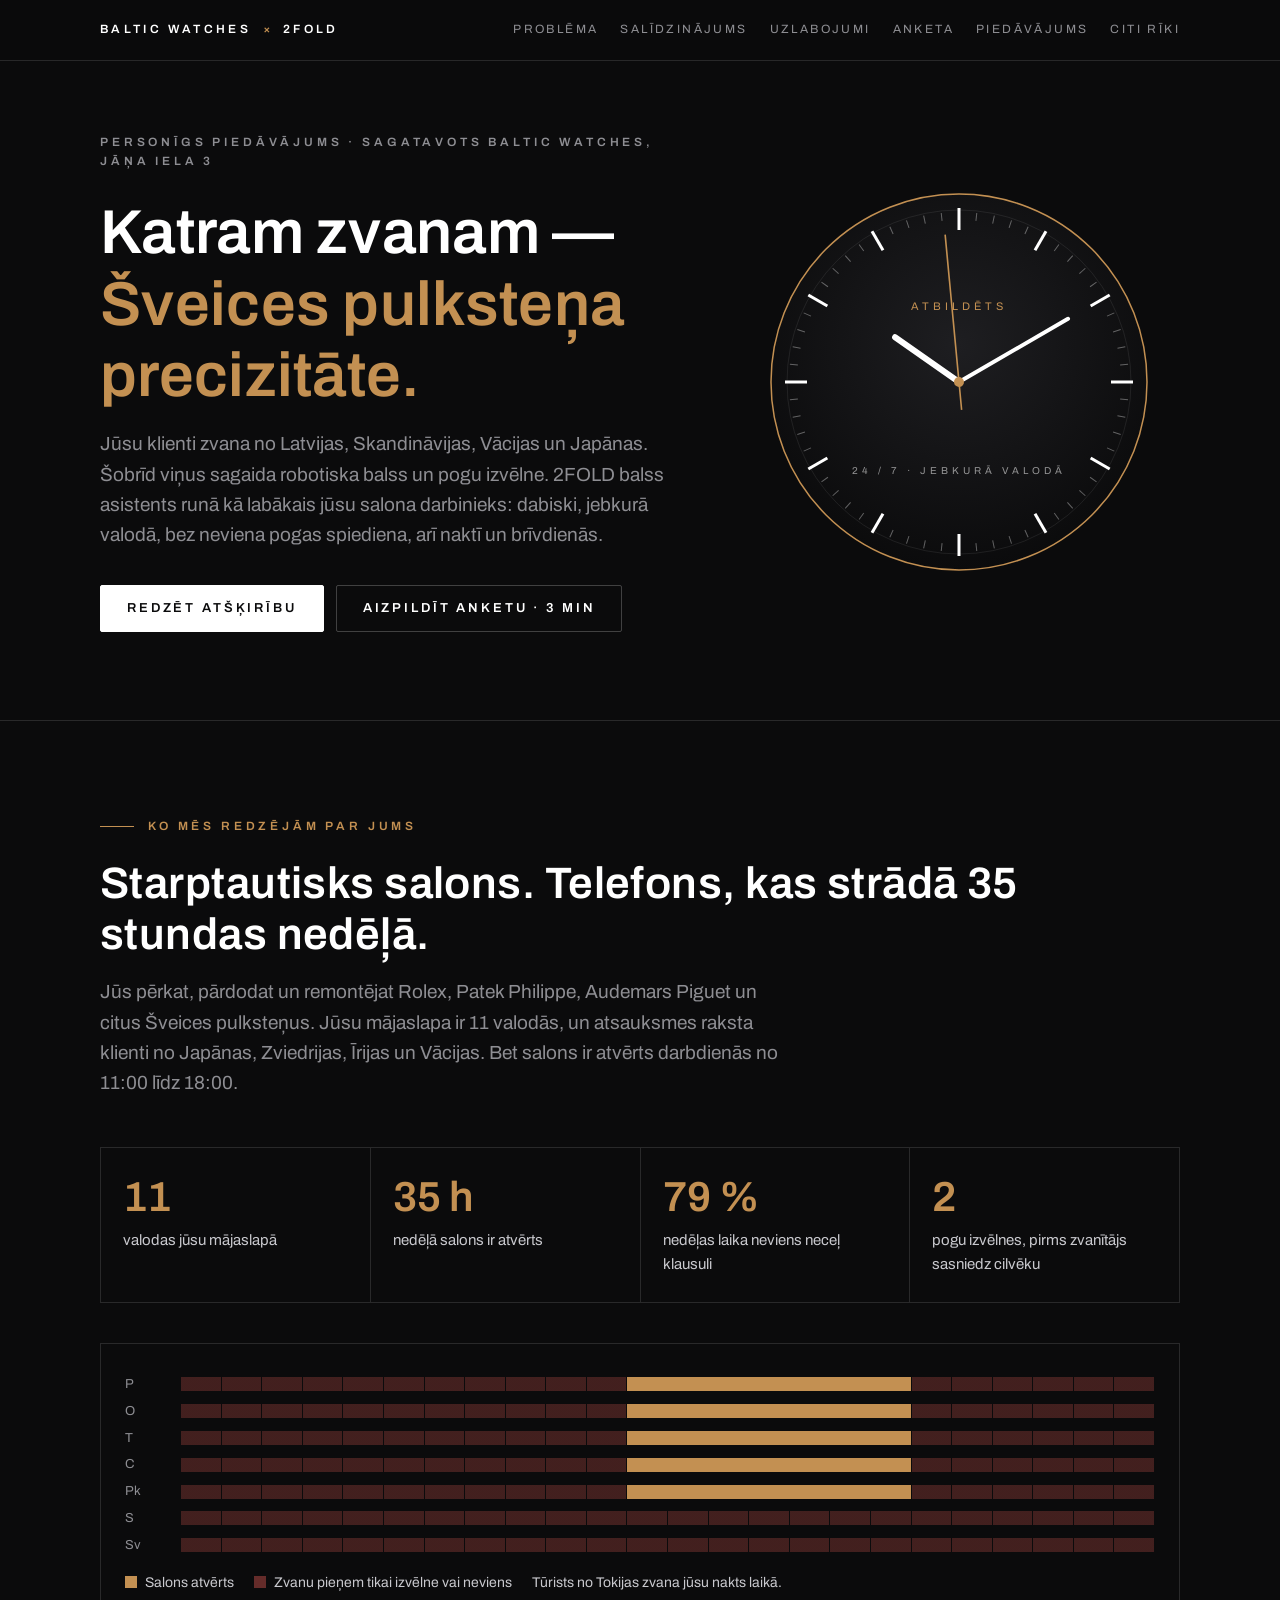
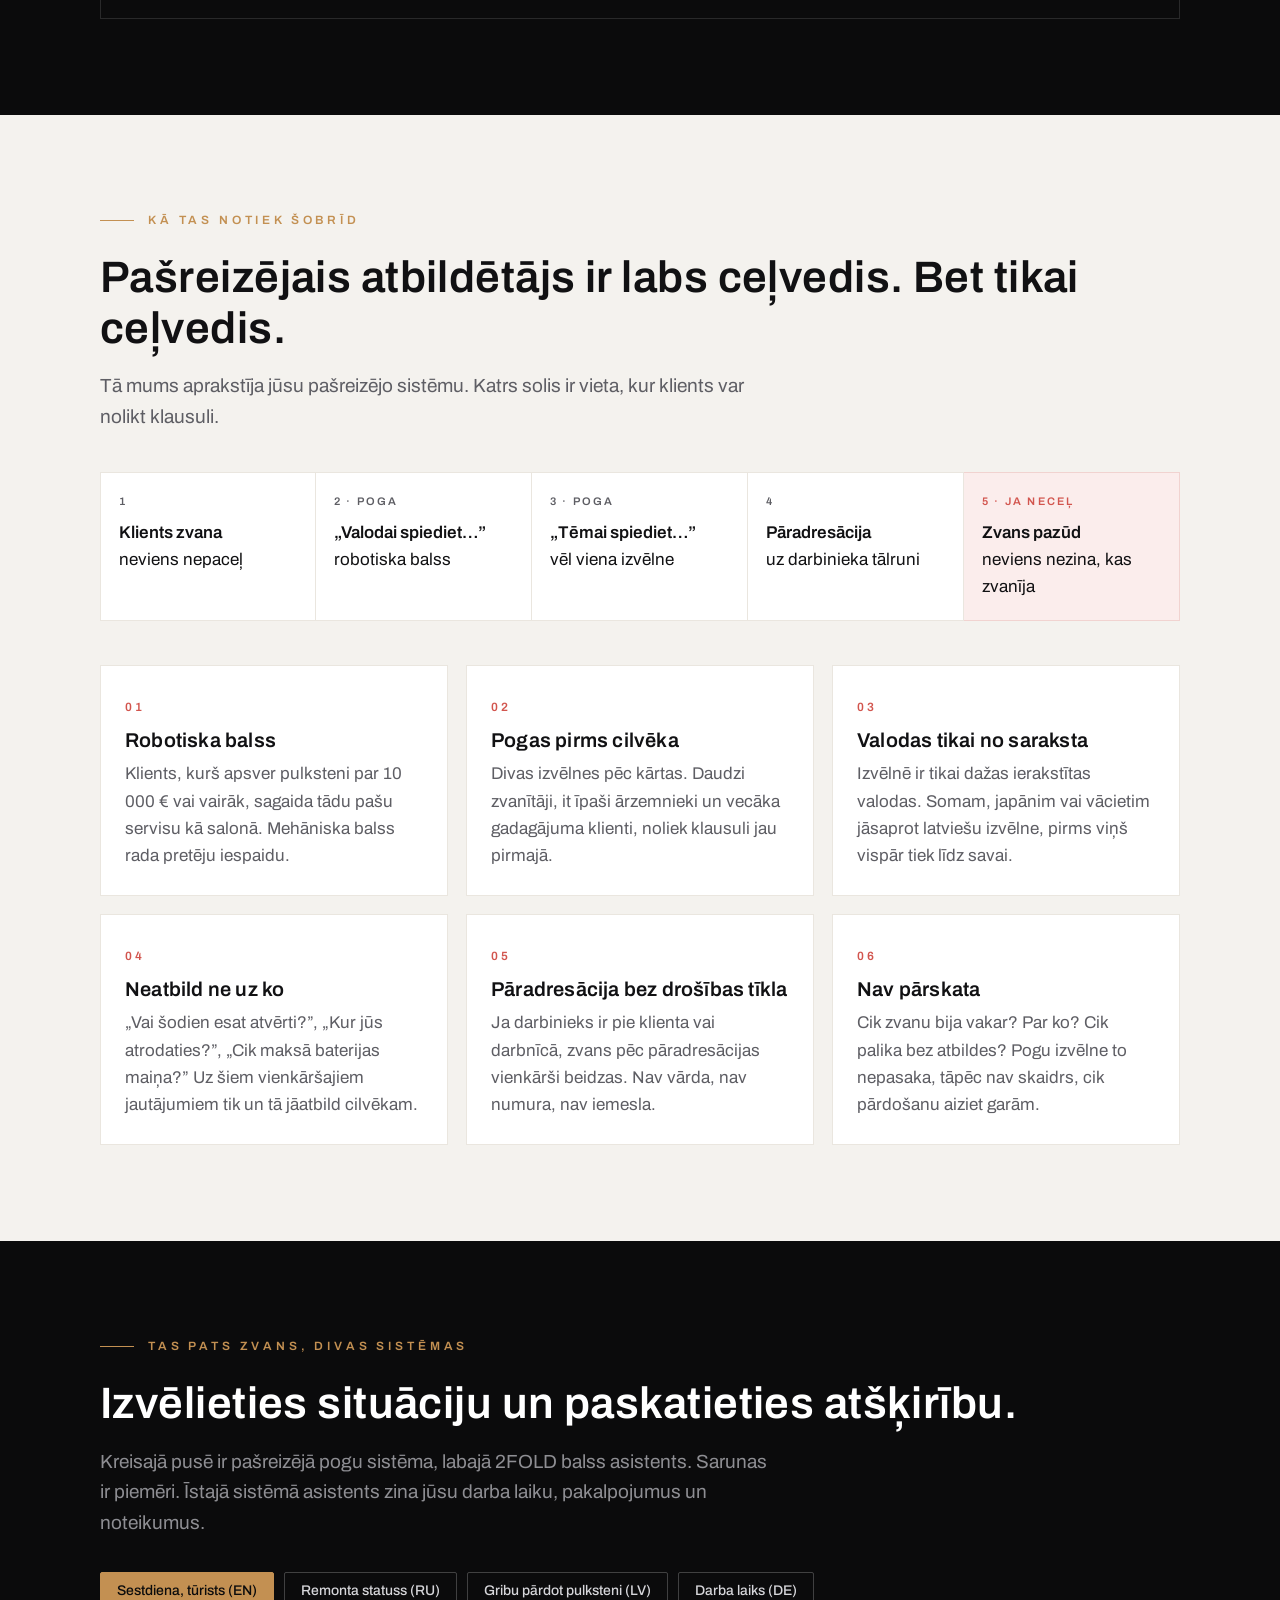
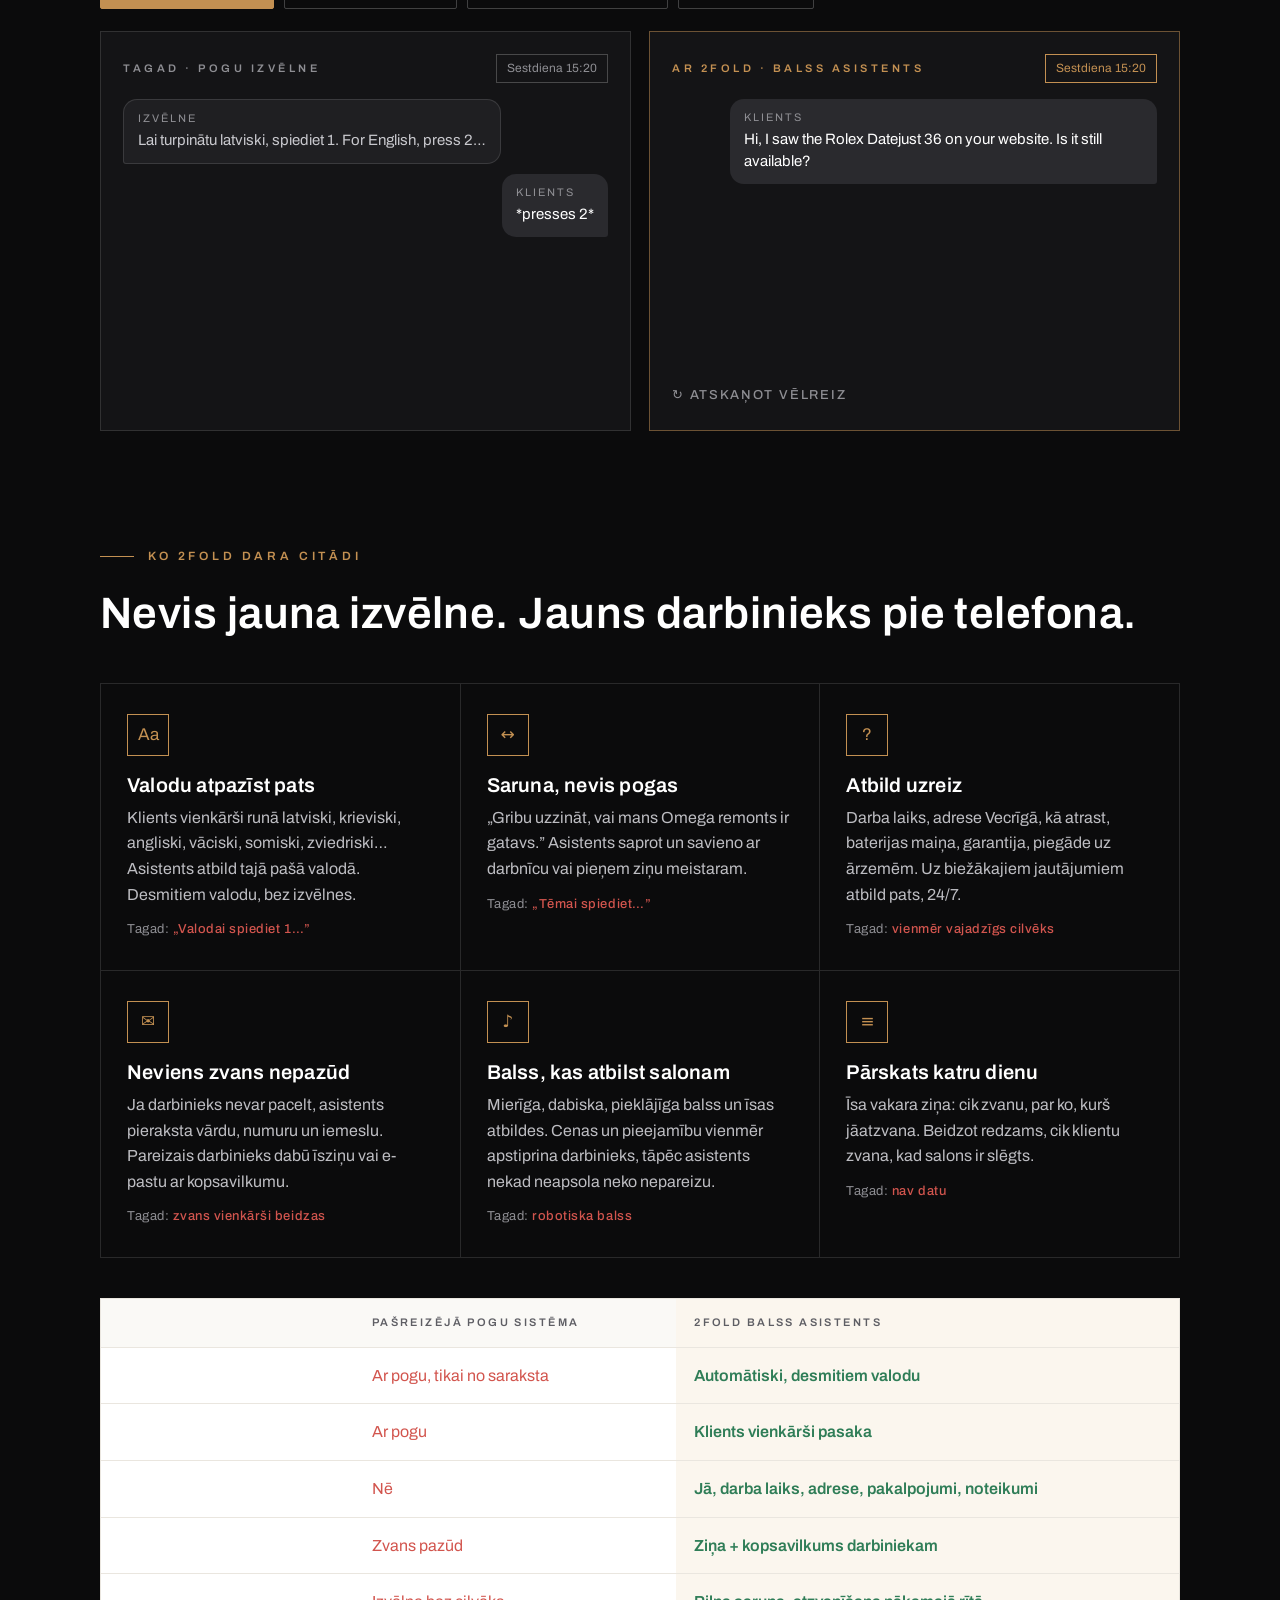
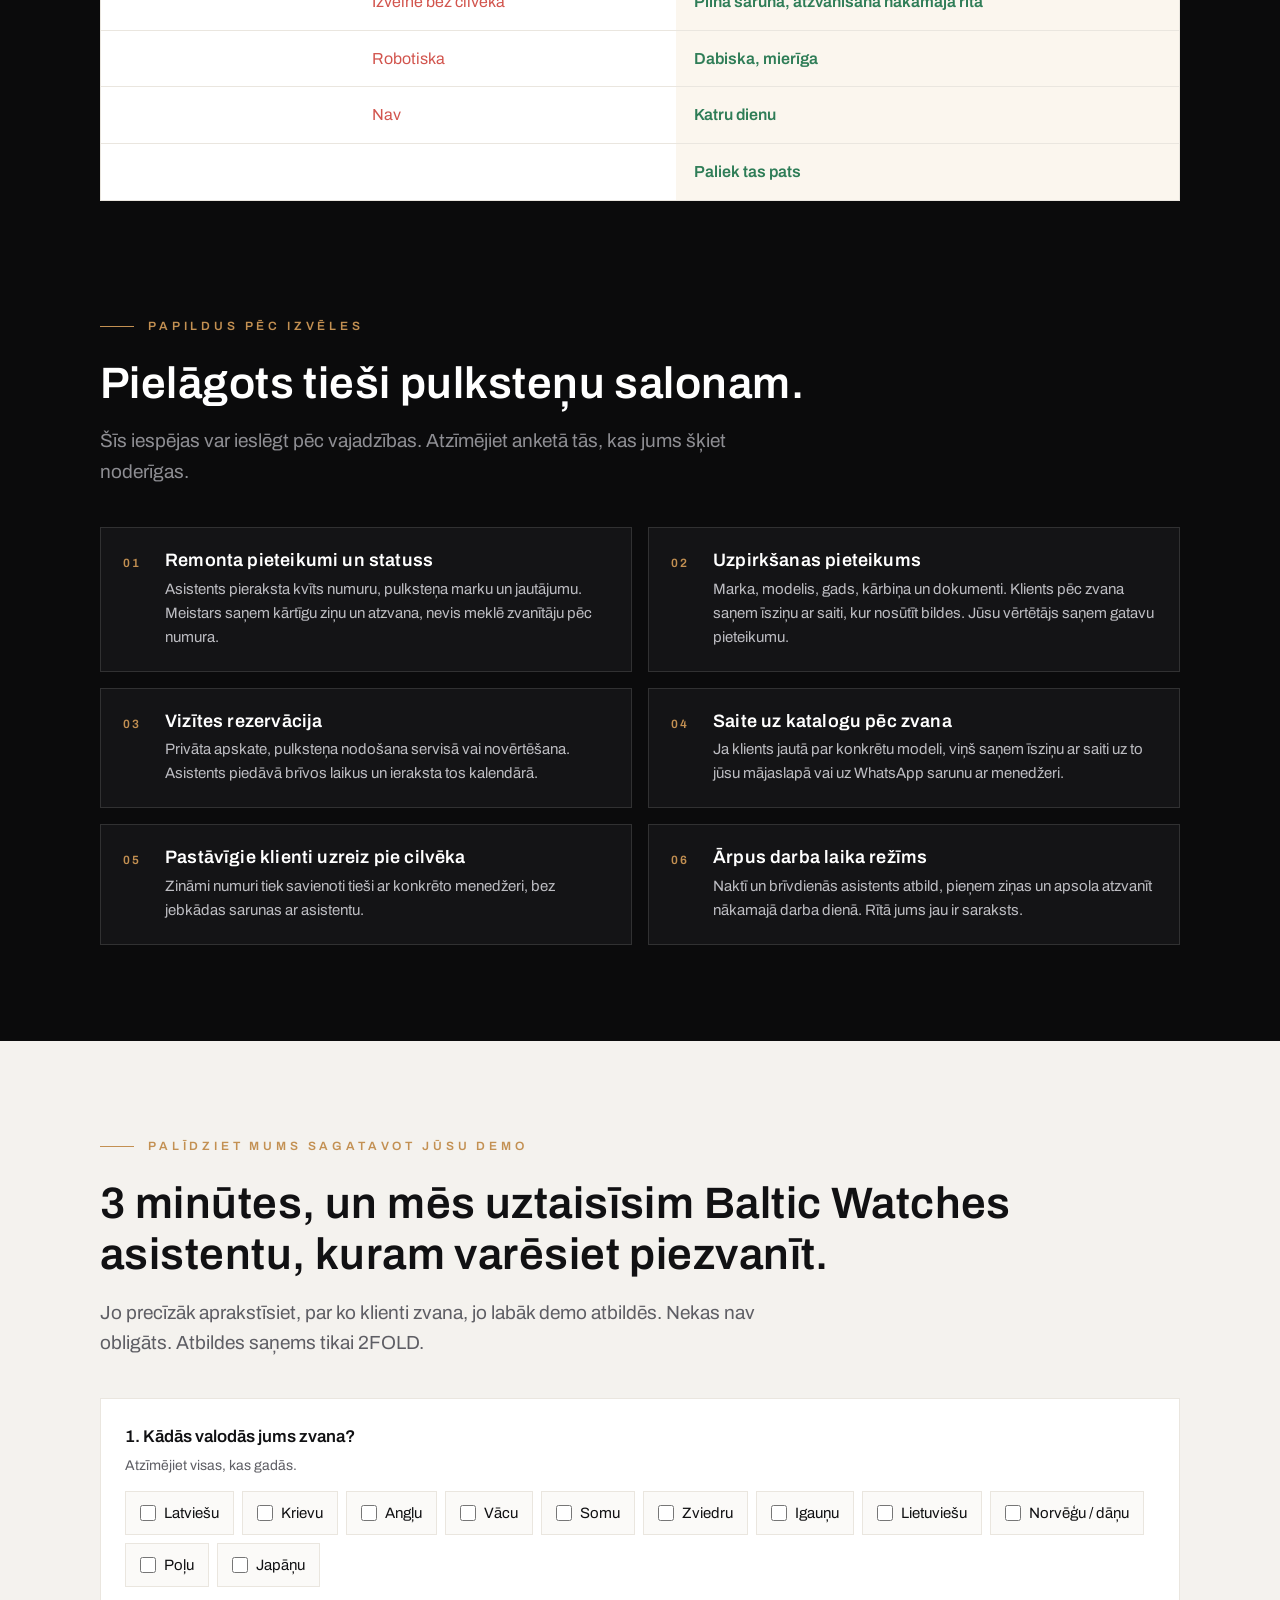
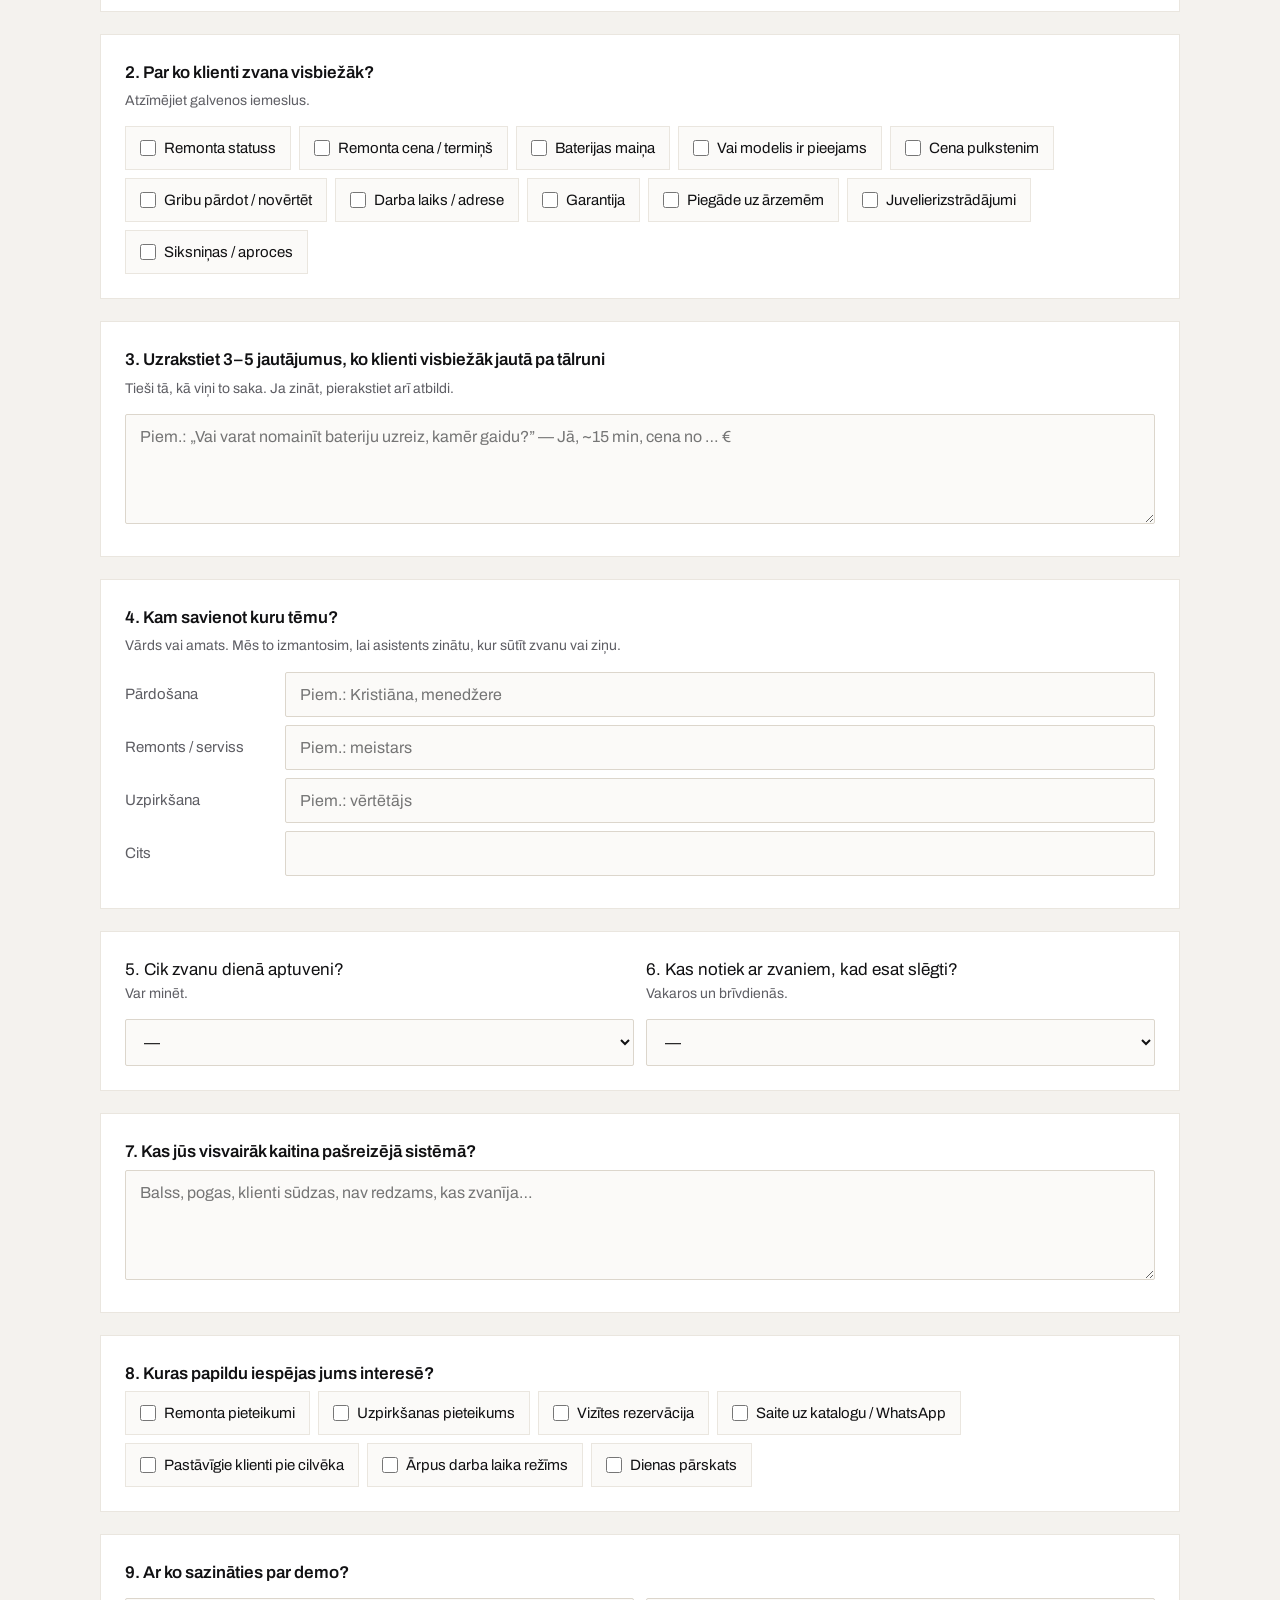
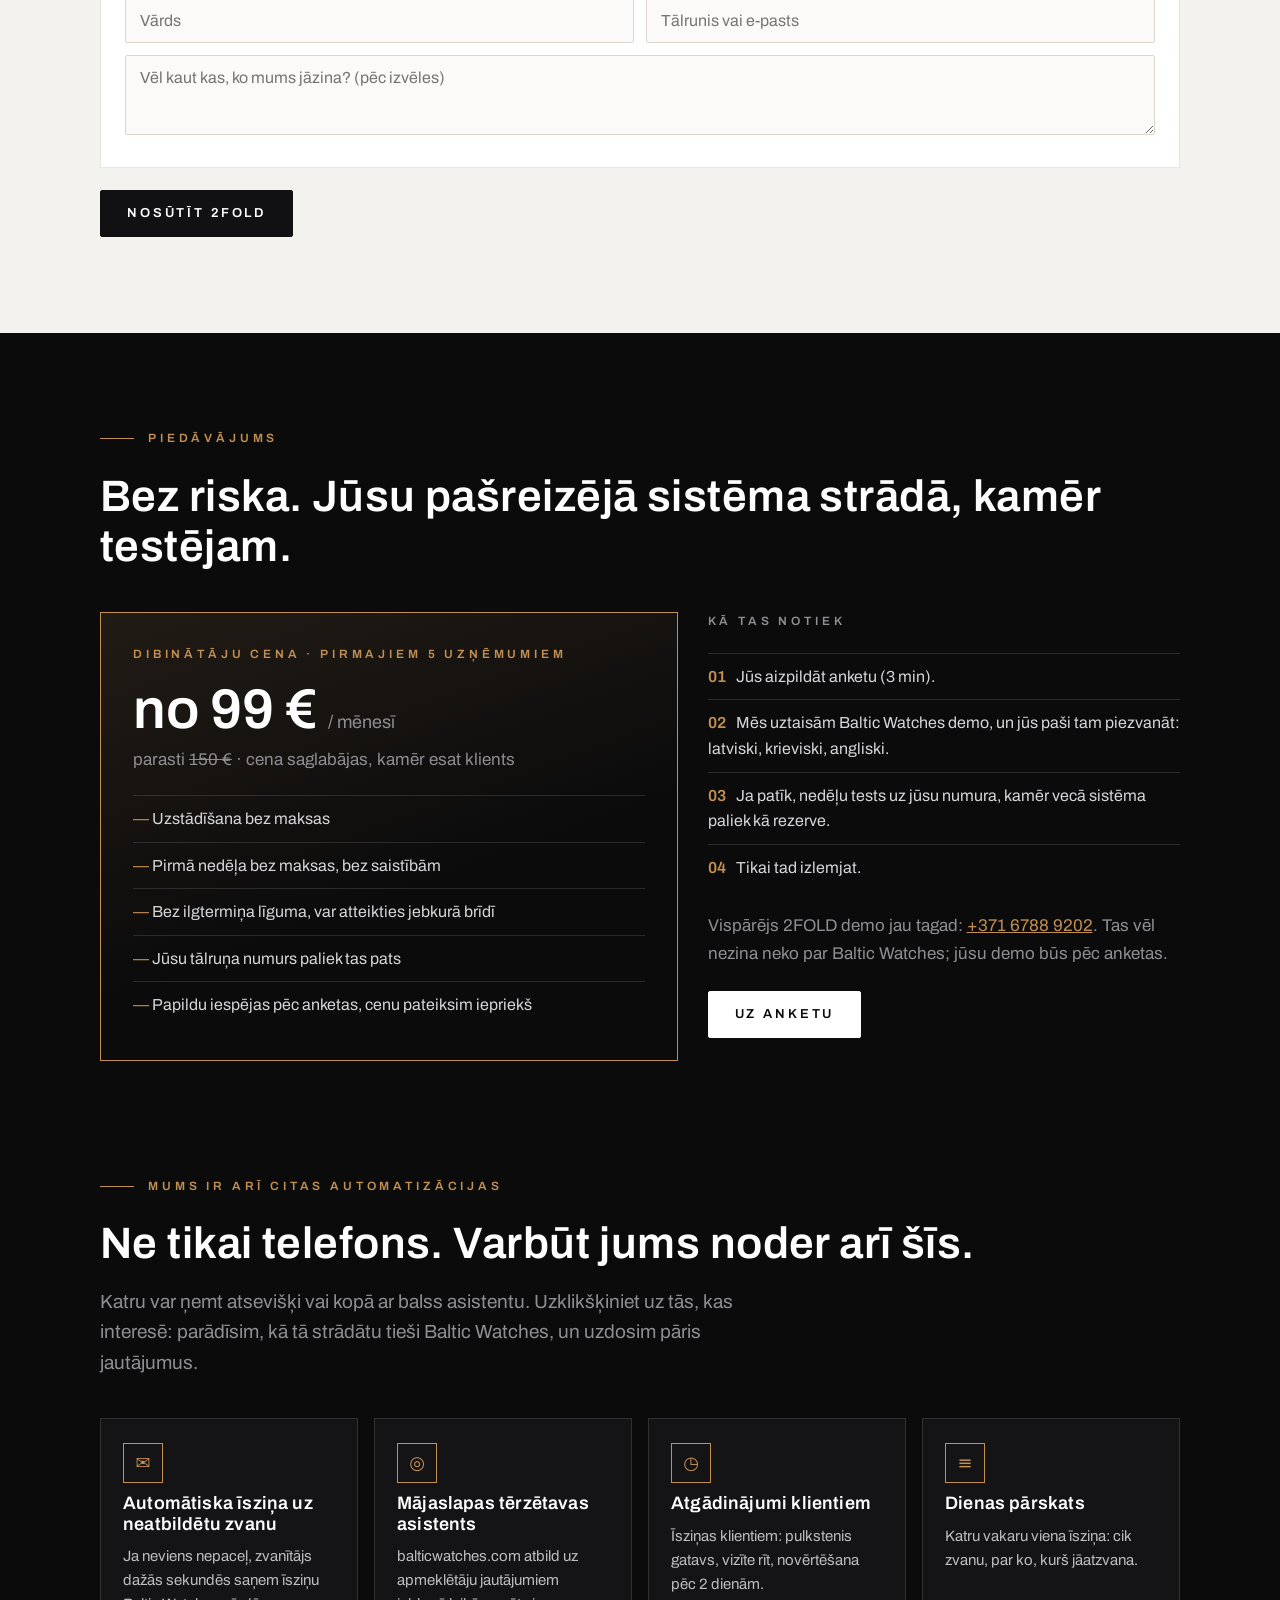
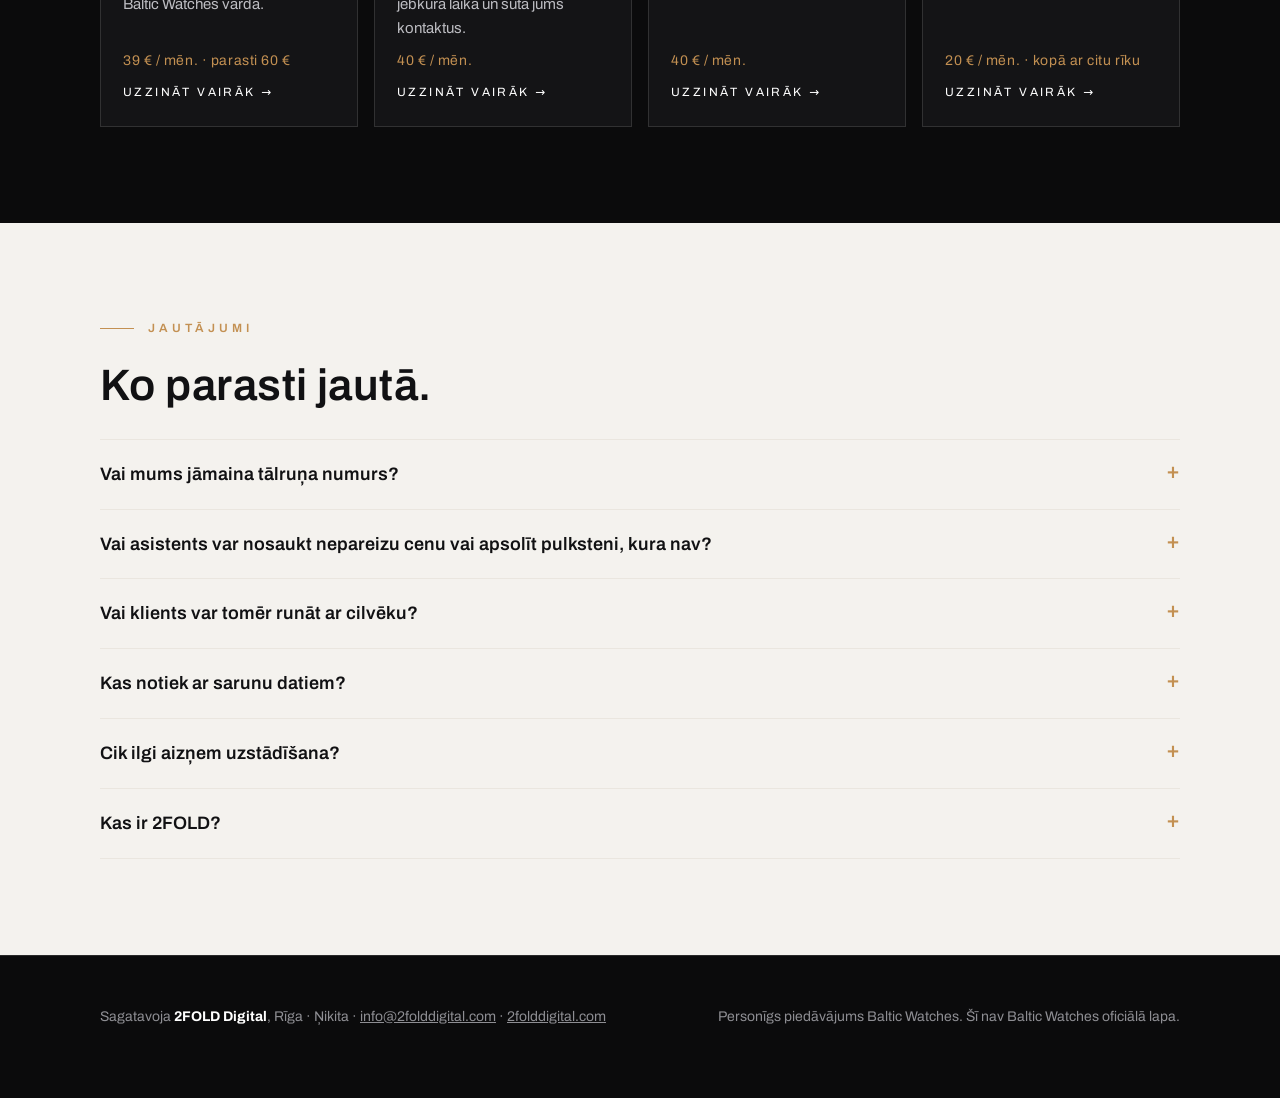
==== baltic-watches/index.html @ 2279634c "Add files via upload" ====
<!doctype html>
<html lang="lv">
<head>
<meta charset="utf-8">
<meta name="viewport" content="width=device-width,initial-scale=1,viewport-fit=cover">
<title>Baltic Watches × 2FOLD — balss asistents</title>
<meta name="description" content="2FOLD piedāvājums Baltic Watches: balss asistents, kas atbild katram zvanam jebkurā valodā, bez pogām.">
<meta name="robots" content="noindex, nofollow">
<meta http-equiv="Content-Security-Policy" content="default-src 'self'; script-src 'self' 'unsafe-inline'; style-src 'self' 'unsafe-inline'; img-src 'self' data:; font-src 'self'; connect-src 'self' https://formspree.io; form-action 'self' https://formspree.io; base-uri 'self'; object-src 'none'">
<meta name="theme-color" content="#0B0B0C">
<link rel="icon" href="/assets/apple-touch-icon.png">
<link rel="stylesheet" href="/assets/fonts.css">
<!--
  Personal proposal page for Baltic Watches (Jāņa iela 3, Vecrīga), made 19 Nov 2026.
  A 2FOLD page in a black / white / gold look that fits a watch salon; it does not use
  the Baltic Watches logo and says everywhere that it comes from 2FOLD.
  The questionnaire is sent with the site's own Formspree form (meaqzjra) to the 2FOLD inbox.
  Facts used (from balticwatches.com, 19 Nov): buy / sell / repair / jewellery, site in 11
  languages, open Mon-Fri 11:00-18:00, weekends closed, reviews from many countries.
  The current phone flow is as described by an employee: press for language, press for topic,
  then forwarded to an employee's phone.
-->
<style>
  :root{
    --black:#0B0B0C; --black-2:#141416; --black-3:#1D1D20; --line:rgba(255,255,255,.12); --line-2:rgba(255,255,255,.22);
    --white:#FFFFFF; --paper:#F4F2EE; --paper-2:#EAE6DF; --ink:#111113; --grey:#8E8E93; --grey-2:#5E5E64;
    --gold:#C39052; --gold-2:#D9AE78; --gold-soft:rgba(195,144,82,.14); --red:#D2554E; --ok:#5DBB8A;
    --ease:cubic-bezier(.16,1,.3,1);
  }
  *{box-sizing:border-box}
  html{scroll-behavior:smooth;-webkit-text-size-adjust:100%}
  body{margin:0;background:var(--black);color:var(--white);font-family:'Archivo',system-ui,-apple-system,"Segoe UI",sans-serif;font-size:17px;line-height:1.6;-webkit-font-smoothing:antialiased}
  a{color:inherit}
  .wrap{max-width:1120px;margin:0 auto;padding:0 20px}
  .caps{text-transform:uppercase;letter-spacing:.32em;font-size:12px;font-weight:600}
  h1,h2,h3{margin:0;font-weight:600;letter-spacing:.01em;line-height:1.15}
  h2{font-size:clamp(28px,4.4vw,44px)}
  h3{font-size:20px}
  p{margin:0}
  .muted{color:var(--grey)}
  .gold{color:var(--gold)}
  section{padding:96px 0}
  .light{background:var(--paper);color:var(--ink)}
  .light .muted{color:var(--grey-2)}
  .eyebrow{display:flex;align-items:center;gap:14px;color:var(--gold);margin-bottom:22px}
  .eyebrow:before{content:"";width:34px;height:1px;background:var(--gold)}
  .lead{font-size:19px;max-width:680px;margin-top:18px}
  .btn{display:inline-flex;align-items:center;gap:10px;padding:16px 26px;border-radius:2px;font:600 13px/1 'Archivo',sans-serif;letter-spacing:.22em;text-transform:uppercase;text-decoration:none;cursor:pointer;border:1px solid var(--white);background:var(--white);color:var(--black);transition:background .3s var(--ease),color .3s var(--ease),border-color .3s}
  .btn:hover{background:var(--gold);border-color:var(--gold);color:var(--black)}
  .btn.ghost{background:transparent;color:var(--white);border-color:var(--line-2)}
  .btn.ghost:hover{border-color:var(--gold);color:var(--gold);background:transparent}
  .btn:focus-visible,button:focus-visible,input:focus-visible,textarea:focus-visible,select:focus-visible{outline:2px solid var(--gold);outline-offset:3px}

  /* top bar */
  .top{position:sticky;top:0;z-index:20;background:rgba(11,11,12,.86);backdrop-filter:blur(10px);-webkit-backdrop-filter:blur(10px);border-bottom:1px solid var(--line)}
  .top .wrap{display:flex;align-items:center;justify-content:space-between;height:60px;gap:12px}
  .pair{display:flex;align-items:center;gap:12px;font-weight:600;letter-spacing:.28em;font-size:12px;text-transform:uppercase;white-space:nowrap}
  .pair i{font-style:normal;color:var(--gold);letter-spacing:0}
  .top nav{display:flex;gap:22px}
  .top nav a{font-size:12px;letter-spacing:.2em;text-transform:uppercase;text-decoration:none;color:var(--grey);transition:color .2s}
  .top nav a:hover{color:var(--white)}
  @media (max-width:760px){.top nav{display:none}}

  /* hero */
  .hero{position:relative;padding:72px 0 88px;overflow:hidden;border-bottom:1px solid var(--line)}
  .hero .wrap{display:grid;grid-template-columns:1.15fr .85fr;gap:40px;align-items:center}
  .hero h1{font-size:clamp(34px,5.6vw,62px);letter-spacing:.005em}
  .hero h1 span{display:block;color:var(--gold)}
  .hero .for{margin-bottom:26px;color:var(--grey)}
  .hero .ctas{display:flex;flex-wrap:wrap;gap:12px;margin-top:34px}
  .dial{width:100%;max-width:400px;aspect-ratio:1;margin:0 auto;display:block}
  @media (max-width:860px){.hero .wrap{grid-template-columns:1fr}.dial{max-width:260px;order:-1}}

  /* stats */
  .stats{display:grid;grid-template-columns:repeat(4,1fr);border-top:1px solid var(--line);border-left:1px solid var(--line);margin-top:48px}
  .stat{padding:26px 22px;border-right:1px solid var(--line);border-bottom:1px solid var(--line)}
  .stat b{display:block;font-size:clamp(30px,4vw,42px);font-weight:600;color:var(--gold);line-height:1.1}
  .stat span{display:block;margin-top:8px;font-size:15px;color:#C9C9CE}
  @media (max-width:860px){.stats{grid-template-columns:1fr 1fr}}

  /* week bar */
  .week{margin-top:40px;border:1px solid var(--line);padding:24px}
  .week .row{display:grid;grid-template-columns:44px 1fr;align-items:center;gap:12px;margin:6px 0;font-size:13px;color:var(--grey)}
  .week .bar{position:relative;height:14px;background:repeating-linear-gradient(90deg,rgba(210,85,78,.28) 0 calc(100%/24 - 1px),transparent calc(100%/24 - 1px) calc(100%/24))}
  .week .open{position:absolute;top:0;bottom:0;left:calc(11/24*100%);width:calc(7/24*100%);background:var(--gold)}
  .week .legend{display:flex;flex-wrap:wrap;gap:20px;margin-top:16px;font-size:14px;color:#C9C9CE}
  .week .legend i{display:inline-block;width:12px;height:12px;margin-right:8px;vertical-align:-1px}

  /* problems */
  .flow{display:flex;flex-wrap:wrap;align-items:stretch;gap:0;margin-top:40px}
  .step{flex:1 1 150px;min-width:150px;background:var(--white);border:1px solid var(--paper-2);padding:20px 18px;position:relative}
  .step + .step{border-left:none}
  .step small{display:block;color:var(--grey-2);letter-spacing:.2em;text-transform:uppercase;font-size:11px;font-weight:600;margin-bottom:8px}
  .step b{font-weight:600}
  .step.bad{background:#FBEDEC;border-color:#F1D3D0}
  .step.bad small{color:var(--red)}
  .probs{display:grid;grid-template-columns:repeat(3,1fr);gap:18px;margin-top:44px}
  .prob{background:var(--white);border:1px solid var(--paper-2);padding:26px 24px}
  .prob .n{font-size:12px;letter-spacing:.24em;color:var(--red);font-weight:600}
  .prob h3{margin:10px 0 8px}
  @media (max-width:860px){.probs{grid-template-columns:1fr}}

  /* compare player */
  .chips{display:flex;flex-wrap:wrap;gap:10px;margin-top:34px}
  .chip{background:transparent;border:1px solid var(--line-2);color:#D6D6DA;padding:10px 16px;font:500 14px 'Archivo',sans-serif;cursor:pointer;border-radius:2px;transition:all .25s}
  .chip[aria-pressed="true"]{background:var(--gold);border-color:var(--gold);color:var(--black)}
  .compare{display:grid;grid-template-columns:1fr 1fr;gap:18px;margin-top:22px}
  .panel{border:1px solid var(--line);background:var(--black-2);padding:22px;min-height:400px;display:flex;flex-direction:column}
  .panel.new{border-color:rgba(195,144,82,.5)}
  .panel header{display:flex;justify-content:space-between;align-items:center;margin-bottom:16px;gap:8px}
  .panel header .caps{font-size:11px}
  .tag{font-size:12px;padding:4px 10px;border:1px solid var(--line-2);color:var(--grey)}
  .panel.new .tag{border-color:var(--gold);color:var(--gold)}
  .log{display:flex;flex-direction:column;gap:10px;flex:1}
  .msg{max-width:88%;padding:11px 14px;font-size:15px;line-height:1.45;opacity:0;transform:translateY(8px);transition:opacity .45s var(--ease),transform .45s var(--ease)}
  .msg.in{opacity:1;transform:none}
  .msg.c{align-self:flex-end;background:#2A2A2E;border-radius:14px 14px 3px 14px}
  .msg.s{align-self:flex-start;background:#1F1F22;border:1px solid var(--line);border-radius:14px 14px 14px 3px;color:#C9C9CE}
  .msg.a{align-self:flex-start;background:var(--gold-soft);border:1px solid rgba(195,144,82,.45);border-radius:14px 14px 14px 3px}
  .msg.x{align-self:center;background:transparent;color:var(--red);font-size:13px;letter-spacing:.14em;text-transform:uppercase;font-weight:600;text-align:center}
  .msg.ok{align-self:center;background:transparent;color:var(--ok);font-size:13px;letter-spacing:.1em;text-transform:uppercase;font-weight:600;text-align:center}
  .msg .who{display:block;font-size:11px;letter-spacing:.18em;text-transform:uppercase;color:var(--grey);margin-bottom:3px}
  .sms{margin-top:14px;border:1px dashed rgba(195,144,82,.55);padding:12px 14px;font-size:14px;color:#E7DCCB;opacity:0;transition:opacity .5s}
  .sms.in{opacity:1}
  .replay{margin-top:14px;align-self:flex-start;background:none;border:none;color:var(--grey);font:500 13px 'Archivo',sans-serif;letter-spacing:.14em;text-transform:uppercase;cursor:pointer;padding:6px 0}
  .replay:hover{color:var(--gold)}
  @media (max-width:860px){.compare{grid-template-columns:1fr}.panel{min-height:0}}

  /* upgrades */
  .ups{display:grid;grid-template-columns:repeat(3,1fr);border-top:1px solid var(--line);border-left:1px solid var(--line);margin-top:44px}
  .up{padding:30px 26px;border-right:1px solid var(--line);border-bottom:1px solid var(--line);transition:background .3s}
  .up:hover{background:var(--black-2)}
  .up .ic{width:42px;height:42px;border:1px solid var(--gold);display:flex;align-items:center;justify-content:center;color:var(--gold);margin-bottom:18px}
  .up h3{margin-bottom:8px}
  .up p{color:#BDBDC2;font-size:16px}
  .up .vs{margin-top:12px;font-size:13px;color:var(--grey);letter-spacing:.04em}
  .up .vs b{color:var(--red);font-weight:500}
  @media (max-width:960px){.ups{grid-template-columns:1fr 1fr}}
  @media (max-width:620px){.ups{grid-template-columns:1fr}}

  /* table */
  .table{margin-top:40px;border:1px solid var(--paper-2);background:var(--white);overflow-x:auto}
  table{width:100%;border-collapse:collapse;min-width:560px;font-size:16px}
  th,td{text-align:left;padding:15px 18px;border-bottom:1px solid var(--paper-2);vertical-align:top}
  th{font-size:11px;letter-spacing:.22em;text-transform:uppercase;color:var(--grey-2);font-weight:600;background:#FAF9F6}
  th:last-child,td:last-child{background:#FBF6EE}
  td.no{color:var(--red)} td.yes{color:#2F7D57;font-weight:600}
  tr:last-child td{border-bottom:none}

  /* options */
  .opts{display:grid;grid-template-columns:repeat(2,1fr);gap:16px;margin-top:40px}
  .opt{display:flex;gap:16px;border:1px solid var(--line);padding:22px;background:var(--black-2)}
  .opt .num{font-size:12px;color:var(--gold);letter-spacing:.2em;font-weight:600;padding-top:4px;min-width:26px}
  .opt h3{font-size:18px;margin-bottom:6px}
  .opt p{color:#BDBDC2;font-size:15px}
  @media (max-width:760px){.opts{grid-template-columns:1fr}}

  /* form */
  .form{margin-top:40px;display:grid;gap:22px}
  .q{background:var(--white);border:1px solid var(--paper-2);padding:24px}
  .q > label,.q > .ql{display:block;font-weight:600;font-size:17px;margin-bottom:4px}
  .q .hint{font-size:14px;color:var(--grey-2);margin-bottom:14px}
  .checks{display:flex;flex-wrap:wrap;gap:8px}
  .checks label{display:inline-flex;align-items:center;gap:8px;border:1px solid var(--paper-2);padding:9px 14px;font-size:15px;cursor:pointer;background:#FBFAF8;transition:border-color .2s,background .2s;user-select:none}
  .checks input{accent-color:var(--gold);width:16px;height:16px;margin:0}
  .checks label:has(input:checked){border-color:var(--gold);background:#FBF3E8}
  input[type=text],input[type=email],input[type=tel],textarea,select{width:100%;font:16px 'Archivo',sans-serif;color:var(--ink);background:#FBFAF8;border:1px solid #DCD6CC;padding:13px 14px;border-radius:2px}
  textarea{min-height:110px;resize:vertical}
  .grid2{display:grid;grid-template-columns:1fr 1fr;gap:12px}
  .route{display:grid;grid-template-columns:150px 1fr;gap:10px;align-items:center;margin:8px 0}
  .route span{font-size:15px;color:var(--grey-2)}
  @media (max-width:620px){.grid2{grid-template-columns:1fr}.route{grid-template-columns:1fr;gap:4px}}
  .send{display:flex;flex-wrap:wrap;align-items:center;gap:16px}
  .send .btn{background:var(--ink);color:var(--white);border-color:var(--ink)}
  .send .btn:hover{background:var(--gold);border-color:var(--gold);color:var(--black)}
  .status{font-size:15px}
  .status.ok{color:#2F7D57;font-weight:600}
  .status.err{color:var(--red)}
  .saved{font-size:13px;color:var(--grey-2)}

  /* offer */
  .offer{display:grid;grid-template-columns:1.1fr .9fr;gap:30px;margin-top:40px;align-items:stretch}
  .price{border:1px solid var(--gold);padding:32px;background:linear-gradient(160deg,rgba(195,144,82,.12),transparent 60%)}
  .price .big{font-size:56px;font-weight:600;line-height:1}
  .price .big small{font-size:18px;color:var(--grey);font-weight:400}
  .price s{color:var(--grey)}
  .price ul,.steps3{margin:22px 0 0;padding:0;list-style:none}
  .price li,.steps3 li{padding:10px 0;border-top:1px solid var(--line);color:#D6D6DA;font-size:16px}
  .price li:before{content:"— ";color:var(--gold)}
  .steps3 li b{color:var(--gold);margin-right:10px;font-weight:600}
  @media (max-width:860px){.offer{grid-template-columns:1fr}}

  /* faq */
  details{border-top:1px solid var(--paper-2);padding:20px 0}
  details:last-of-type{border-bottom:1px solid var(--paper-2)}
  summary{cursor:pointer;font-weight:600;font-size:18px;list-style:none;display:flex;justify-content:space-between;gap:16px}
  summary::-webkit-details-marker{display:none}
  summary:after{content:"+";color:var(--gold);font-size:22px;line-height:1}
  details[open] summary:after{content:"–"}
  details p{margin-top:12px;color:var(--grey-2);max-width:760px}

  /* other tools */
  .tools{display:grid;grid-template-columns:repeat(4,1fr);gap:16px;margin-top:40px}
  .tool{all:unset;box-sizing:border-box;display:flex;flex-direction:column;gap:10px;border:1px solid var(--line);background:var(--black-2);padding:24px 22px;cursor:pointer;transition:border-color .3s,transform .3s var(--ease),background .3s}
  .tool:hover{border-color:var(--gold);transform:translateY(-3px);background:var(--black-3)}
  .tool:focus-visible{outline:2px solid var(--gold);outline-offset:3px}
  .tool .ic{width:40px;height:40px;border:1px solid var(--gold);color:var(--gold);display:flex;align-items:center;justify-content:center;font-size:18px}
  .tool h3{font-size:18px}
  .tool p{color:#BDBDC2;font-size:15px;flex:1}
  .tool .pr{font-size:14px;color:var(--gold);letter-spacing:.04em}
  .tool .more{font-size:12px;letter-spacing:.2em;text-transform:uppercase;color:var(--white)}
  @media (max-width:960px){.tools{grid-template-columns:1fr 1fr}}
  @media (max-width:560px){.tools{grid-template-columns:1fr}}
  dialog{border:1px solid var(--gold);background:var(--paper);color:var(--ink);padding:0;width:min(640px,calc(100vw - 32px));max-height:calc(100dvh - 40px);border-radius:2px}
  dialog::backdrop{background:rgba(0,0,0,.7)}
  .dlg{padding:30px 28px 26px;overflow:auto}
  .dlg .x{position:absolute;top:12px;right:14px;background:none;border:none;font-size:26px;line-height:1;cursor:pointer;color:var(--grey-2);padding:6px}
  .dlg h3{font-size:24px;margin:6px 0 4px;padding-right:30px}
  .dlg .how{margin-top:14px;color:var(--grey-2);font-size:16px}
  .dlg .how li{margin:6px 0}
  .dlg .q{padding:18px;margin-top:14px}
  .dlg .send{margin-top:18px}

  footer{padding:50px 0 70px;border-top:1px solid var(--line);color:var(--grey);font-size:14px}
  footer .wrap{display:flex;flex-wrap:wrap;justify-content:space-between;gap:20px}

  .reveal{opacity:0;transform:translateY(18px);transition:opacity .8s var(--ease),transform .8s var(--ease)}
  .reveal.in{opacity:1;transform:none}
  @media (prefers-reduced-motion:reduce){html{scroll-behavior:auto}.reveal,.msg{opacity:1;transform:none;transition:none}#hand-s{animation:none!important}}
</style>
</head>
<body>

<div class="top">
  <div class="wrap">
    <div class="pair">Baltic Watches <i>×</i> 2FOLD</div>
    <nav aria-label="Lapas sadaļas">
      <a href="#problema">Problēma</a>
      <a href="#salidzinajums">Salīdzinājums</a>
      <a href="#uzlabojumi">Uzlabojumi</a>
      <a href="#anketa">Anketa</a>
      <a href="#piedavajums">Piedāvājums</a>
      <a href="#citi">Citi rīki</a>
    </nav>
  </div>
</div>

<header class="hero">
  <div class="wrap">
    <div class="reveal">
      <p class="caps for">Personīgs piedāvājums · Sagatavots Baltic Watches, Jāņa iela 3</p>
      <h1>Katram zvanam —<span>Šveices pulksteņa precizitāte.</span></h1>
      <p class="lead muted">Jūsu klienti zvana no Latvijas, Skandināvijas, Vācijas un Japānas. Šobrīd viņus sagaida robotiska balss un pogu izvēlne. 2FOLD balss asistents runā kā labākais jūsu salona darbinieks: dabiski, jebkurā valodā, bez neviena pogas spiediena, arī naktī un brīvdienās.</p>
      <div class="ctas">
        <a class="btn" href="#salidzinajums">Redzēt atšķirību</a>
        <a class="btn ghost" href="#anketa">Aizpildīt anketu · 3 min</a>
      </div>
    </div>
    <svg class="dial" viewBox="0 0 400 400" role="img" aria-label="Pulksteņa ciparnīca ar sekunžu rādītāju">
      <defs>
        <radialGradient id="g" cx="50%" cy="40%" r="60%"><stop offset="0" stop-color="#1E1E21"/><stop offset="1" stop-color="#0B0B0C"/></radialGradient>
      </defs>
      <circle cx="200" cy="200" r="188" fill="url(#g)" stroke="#C39052" stroke-width="1.5"/>
      <circle cx="200" cy="200" r="172" fill="none" stroke="rgba(255,255,255,.08)"/>
      <g id="ticks"></g>
      <text x="200" y="128" text-anchor="middle" fill="#C39052" font-family="Archivo, sans-serif" font-size="11" letter-spacing="4">ATBILDĒTS</text>
      <text x="200" y="292" text-anchor="middle" fill="rgba(255,255,255,.55)" font-family="Archivo, sans-serif" font-size="10" letter-spacing="4">24 / 7 · JEBKURĀ VALODĀ</text>
      <g id="hand-h" transform="rotate(300 200 200)"><line x1="200" y1="200" x2="200" y2="122" stroke="#fff" stroke-width="6" stroke-linecap="round"/></g>
      <g id="hand-m" transform="rotate(60 200 200)"><line x1="200" y1="200" x2="200" y2="74" stroke="#fff" stroke-width="4" stroke-linecap="round"/></g>
      <g id="hand-s"><line x1="200" y1="228" x2="200" y2="52" stroke="#C39052" stroke-width="1.6"/><circle cx="200" cy="200" r="5" fill="#C39052"/></g>
    </svg>
  </div>
</header>

<section aria-labelledby="h-fakti">
  <div class="wrap">
    <div class="reveal">
      <p class="caps eyebrow">Ko mēs redzējām par jums</p>
      <h2 id="h-fakti">Starptautisks salons. Telefons, kas strādā 35 stundas nedēļā.</h2>
      <p class="lead muted">Jūs pērkat, pārdodat un remontējat Rolex, Patek Philippe, Audemars Piguet un citus Šveices pulksteņus. Jūsu mājaslapa ir 11 valodās, un atsauksmes raksta klienti no Japānas, Zviedrijas, Īrijas un Vācijas. Bet salons ir atvērts darbdienās no 11:00 līdz 18:00.</p>
    </div>
    <div class="stats reveal">
      <div class="stat"><b>11</b><span>valodas jūsu mājaslapā</span></div>
      <div class="stat"><b>35 h</b><span>nedēļā salons ir atvērts</span></div>
      <div class="stat"><b>79 %</b><span>nedēļas laika neviens neceļ klausuli</span></div>
      <div class="stat"><b>2</b><span>pogu izvēlnes, pirms zvanītājs sasniedz cilvēku</span></div>
    </div>
    <div class="week reveal" aria-label="Nedēļas grafiks: atvērts darbdienās 11–18, pārējais laiks bez atbildes">
      <div class="row"><span>P</span><div class="bar"><div class="open"></div></div></div>
      <div class="row"><span>O</span><div class="bar"><div class="open"></div></div></div>
      <div class="row"><span>T</span><div class="bar"><div class="open"></div></div></div>
      <div class="row"><span>C</span><div class="bar"><div class="open"></div></div></div>
      <div class="row"><span>Pk</span><div class="bar"><div class="open"></div></div></div>
      <div class="row"><span>S</span><div class="bar"></div></div>
      <div class="row"><span>Sv</span><div class="bar"></div></div>
      <div class="legend"><span><i style="background:var(--gold)"></i>Salons atvērts</span><span><i style="background:rgba(210,85,78,.45)"></i>Zvanu pieņem tikai izvēlne vai neviens</span><span>Tūrists no Tokijas zvana jūsu nakts laikā.</span></div>
    </div>
  </div>
</section>

<section class="light" id="problema" aria-labelledby="h-problema">
  <div class="wrap">
    <div class="reveal">
      <p class="caps eyebrow">Kā tas notiek šobrīd</p>
      <h2 id="h-problema">Pašreizējais atbildētājs ir labs ceļvedis. Bet tikai ceļvedis.</h2>
      <p class="lead muted">Tā mums aprakstīja jūsu pašreizējo sistēmu. Katrs solis ir vieta, kur klients var nolikt klausuli.</p>
    </div>
    <div class="flow reveal" aria-label="Pašreizējā zvana gaita">
      <div class="step"><small>1</small><b>Klients zvana</b><br>neviens nepaceļ</div>
      <div class="step"><small>2 · poga</small><b>„Valodai spiediet…”</b><br>robotiska balss</div>
      <div class="step"><small>3 · poga</small><b>„Tēmai spiediet…”</b><br>vēl viena izvēlne</div>
      <div class="step"><small>4</small><b>Pāradresācija</b><br>uz darbinieka tālruni</div>
      <div class="step bad"><small>5 · ja neceļ</small><b>Zvans pazūd</b><br>neviens nezina, kas zvanīja</div>
    </div>
    <div class="probs">
      <div class="prob reveal"><span class="n">01</span><h3>Robotiska balss</h3><p class="muted">Klients, kurš apsver pulksteni par 10 000 € vai vairāk, sagaida tādu pašu servisu kā salonā. Mehāniska balss rada pretēju iespaidu.</p></div>
      <div class="prob reveal"><span class="n">02</span><h3>Pogas pirms cilvēka</h3><p class="muted">Divas izvēlnes pēc kārtas. Daudzi zvanītāji, it īpaši ārzemnieki un vecāka gadagājuma klienti, noliek klausuli jau pirmajā.</p></div>
      <div class="prob reveal"><span class="n">03</span><h3>Valodas tikai no saraksta</h3><p class="muted">Izvēlnē ir tikai dažas ierakstītas valodas. Somam, japānim vai vācietim jāsaprot latviešu izvēlne, pirms viņš vispār tiek līdz savai.</p></div>
      <div class="prob reveal"><span class="n">04</span><h3>Neatbild ne uz ko</h3><p class="muted">„Vai šodien esat atvērti?”, „Kur jūs atrodaties?”, „Cik maksā baterijas maiņa?” Uz šiem vienkāršajiem jautājumiem tik un tā jāatbild cilvēkam.</p></div>
      <div class="prob reveal"><span class="n">05</span><h3>Pāradresācija bez drošības tīkla</h3><p class="muted">Ja darbinieks ir pie klienta vai darbnīcā, zvans pēc pāradresācijas vienkārši beidzas. Nav vārda, nav numura, nav iemesla.</p></div>
      <div class="prob reveal"><span class="n">06</span><h3>Nav pārskata</h3><p class="muted">Cik zvanu bija vakar? Par ko? Cik palika bez atbildes? Pogu izvēlne to nepasaka, tāpēc nav skaidrs, cik pārdošanu aiziet garām.</p></div>
    </div>
  </div>
</section>

<section id="salidzinajums" aria-labelledby="h-sal">
  <div class="wrap">
    <div class="reveal">
      <p class="caps eyebrow">Tas pats zvans, divas sistēmas</p>
      <h2 id="h-sal">Izvēlieties situāciju un paskatieties atšķirību.</h2>
      <p class="lead muted">Kreisajā pusē ir pašreizējā pogu sistēma, labajā 2FOLD balss asistents. Sarunas ir piemēri. Īstajā sistēmā asistents zina jūsu darba laiku, pakalpojumus un noteikumus.</p>
    </div>
    <div class="chips" role="group" aria-label="Zvana situācijas">
      <button class="chip" data-s="0" aria-pressed="true">Sestdiena, tūrists (EN)</button>
      <button class="chip" data-s="1" aria-pressed="false">Remonta statuss (RU)</button>
      <button class="chip" data-s="2" aria-pressed="false">Gribu pārdot pulksteni (LV)</button>
      <button class="chip" data-s="3" aria-pressed="false">Darba laiks (DE)</button>
    </div>
    <div class="compare">
      <div class="panel" aria-live="polite">
        <header><span class="caps muted">Tagad · pogu izvēlne</span><span class="tag" id="t-old">—</span></header>
        <div class="log" id="log-old"></div>
      </div>
      <div class="panel new" aria-live="polite">
        <header><span class="caps gold">Ar 2FOLD · balss asistents</span><span class="tag" id="t-new">—</span></header>
        <div class="log" id="log-new"></div>
        <div class="sms" id="sms"></div>
        <button class="replay" id="replay" type="button">↻ Atskaņot vēlreiz</button>
      </div>
    </div>
  </div>
</section>

<section id="uzlabojumi" aria-labelledby="h-up" style="padding-top:20px">
  <div class="wrap">
    <div class="reveal">
      <p class="caps eyebrow">Ko 2FOLD dara citādi</p>
      <h2 id="h-up">Nevis jauna izvēlne. Jauns darbinieks pie telefona.</h2>
    </div>
    <div class="ups">
      <div class="up reveal"><div class="ic" aria-hidden="true">Aa</div><h3>Valodu atpazīst pats</h3><p>Klients vienkārši runā latviski, krieviski, angliski, vāciski, somiski, zviedriski… Asistents atbild tajā pašā valodā. Desmitiem valodu, bez izvēlnes.</p><p class="vs">Tagad: <b>„Valodai spiediet 1…”</b></p></div>
      <div class="up reveal"><div class="ic" aria-hidden="true">↔</div><h3>Saruna, nevis pogas</h3><p>„Gribu uzzināt, vai mans Omega remonts ir gatavs.” Asistents saprot un savieno ar darbnīcu vai pieņem ziņu meistaram.</p><p class="vs">Tagad: <b>„Tēmai spiediet…”</b></p></div>
      <div class="up reveal"><div class="ic" aria-hidden="true">?</div><h3>Atbild uzreiz</h3><p>Darba laiks, adrese Vecrīgā, kā atrast, baterijas maiņa, garantija, piegāde uz ārzemēm. Uz biežākajiem jautājumiem atbild pats, 24/7.</p><p class="vs">Tagad: <b>vienmēr vajadzīgs cilvēks</b></p></div>
      <div class="up reveal"><div class="ic" aria-hidden="true">✉</div><h3>Neviens zvans nepazūd</h3><p>Ja darbinieks nevar pacelt, asistents pieraksta vārdu, numuru un iemeslu. Pareizais darbinieks dabū īsziņu vai e-pastu ar kopsavilkumu.</p><p class="vs">Tagad: <b>zvans vienkārši beidzas</b></p></div>
      <div class="up reveal"><div class="ic" aria-hidden="true">♪</div><h3>Balss, kas atbilst salonam</h3><p>Mierīga, dabiska, pieklājīga balss un īsas atbildes. Cenas un pieejamību vienmēr apstiprina darbinieks, tāpēc asistents nekad neapsola neko nepareizu.</p><p class="vs">Tagad: <b>robotiska balss</b></p></div>
      <div class="up reveal"><div class="ic" aria-hidden="true">≡</div><h3>Pārskats katru dienu</h3><p>Īsa vakara ziņa: cik zvanu, par ko, kurš jāatzvana. Beidzot redzams, cik klientu zvana, kad salons ir slēgts.</p><p class="vs">Tagad: <b>nav datu</b></p></div>
    </div>

    <div class="table reveal" role="region" aria-label="Salīdzinājuma tabula" tabindex="0">
      <table>
        <thead><tr><th></th><th>Pašreizējā pogu sistēma</th><th>2FOLD balss asistents</th></tr></thead>
        <tbody>
          <tr><td>Valodas izvēle</td><td class="no">Ar pogu, tikai no saraksta</td><td class="yes">Automātiski, desmitiem valodu</td></tr>
          <tr><td>Tēmas izvēle</td><td class="no">Ar pogu</td><td class="yes">Klients vienkārši pasaka</td></tr>
          <tr><td>Atbild uz jautājumiem</td><td class="no">Nē</td><td class="yes">Jā, darba laiks, adrese, pakalpojumi, noteikumi</td></tr>
          <tr><td>Ja darbinieks neceļ</td><td class="no">Zvans pazūd</td><td class="yes">Ziņa + kopsavilkums darbiniekam</td></tr>
          <tr><td>Naktī un brīvdienās</td><td class="no">Izvēlne bez cilvēka</td><td class="yes">Pilna saruna, atzvanīšana nākamajā rītā</td></tr>
          <tr><td>Balss</td><td class="no">Robotiska</td><td class="yes">Dabiska, mierīga</td></tr>
          <tr><td>Pārskats par zvaniem</td><td class="no">Nav</td><td class="yes">Katru dienu</td></tr>
          <tr><td>Jūsu tālruņa numurs</td><td>Paliek</td><td class="yes">Paliek tas pats</td></tr>
        </tbody>
      </table>
    </div>
  </div>
</section>

<section aria-labelledby="h-opt" style="padding-top:20px">
  <div class="wrap">
    <div class="reveal">
      <p class="caps eyebrow">Papildus pēc izvēles</p>
      <h2 id="h-opt">Pielāgots tieši pulksteņu salonam.</h2>
      <p class="lead muted">Šīs iespējas var ieslēgt pēc vajadzības. Atzīmējiet anketā tās, kas jums šķiet noderīgas.</p>
    </div>
    <div class="opts">
      <div class="opt reveal"><span class="num">01</span><div><h3>Remonta pieteikumi un statuss</h3><p>Asistents pieraksta kvīts numuru, pulksteņa marku un jautājumu. Meistars saņem kārtīgu ziņu un atzvana, nevis meklē zvanītāju pēc numura.</p></div></div>
      <div class="opt reveal"><span class="num">02</span><div><h3>Uzpirkšanas pieteikums</h3><p>Marka, modelis, gads, kārbiņa un dokumenti. Klients pēc zvana saņem īsziņu ar saiti, kur nosūtīt bildes. Jūsu vērtētājs saņem gatavu pieteikumu.</p></div></div>
      <div class="opt reveal"><span class="num">03</span><div><h3>Vizītes rezervācija</h3><p>Privāta apskate, pulksteņa nodošana servisā vai novērtēšana. Asistents piedāvā brīvos laikus un ieraksta tos kalendārā.</p></div></div>
      <div class="opt reveal"><span class="num">04</span><div><h3>Saite uz katalogu pēc zvana</h3><p>Ja klients jautā par konkrētu modeli, viņš saņem īsziņu ar saiti uz to jūsu mājaslapā vai uz WhatsApp sarunu ar menedžeri.</p></div></div>
      <div class="opt reveal"><span class="num">05</span><div><h3>Pastāvīgie klienti uzreiz pie cilvēka</h3><p>Zināmi numuri tiek savienoti tieši ar konkrēto menedžeri, bez jebkādas sarunas ar asistentu.</p></div></div>
      <div class="opt reveal"><span class="num">06</span><div><h3>Ārpus darba laika režīms</h3><p>Naktī un brīvdienās asistents atbild, pieņem ziņas un apsola atzvanīt nākamajā darba dienā. Rītā jums jau ir saraksts.</p></div></div>
    </div>
  </div>
</section>

<section class="light" id="anketa" aria-labelledby="h-anketa">
  <div class="wrap">
    <div class="reveal">
      <p class="caps eyebrow" style="color:var(--gold)">Palīdziet mums sagatavot jūsu demo</p>
      <h2 id="h-anketa">3 minūtes, un mēs uztaisīsim Baltic Watches asistentu, kuram varēsiet piezvanīt.</h2>
      <p class="lead muted">Jo precīzāk aprakstīsiet, par ko klienti zvana, jo labāk demo atbildēs. Nekas nav obligāts. Atbildes saņems tikai 2FOLD.</p>
    </div>
    <form class="form" id="brief" novalidate>
      <input type="hidden" name="_subject" value="Baltic Watches anketa (2FOLD lapa)">
      <input type="hidden" name="Uzņēmums" value="Baltic Watches, Jāņa iela 3">

      <div class="q reveal">
        <span class="ql">1. Kādās valodās jums zvana?</span>
        <p class="hint">Atzīmējiet visas, kas gadās.</p>
        <div class="checks">
          <label><input type="checkbox" name="Valodas" value="Latviešu">Latviešu</label>
          <label><input type="checkbox" name="Valodas" value="Krievu">Krievu</label>
          <label><input type="checkbox" name="Valodas" value="Angļu">Angļu</label>
          <label><input type="checkbox" name="Valodas" value="Vācu">Vācu</label>
          <label><input type="checkbox" name="Valodas" value="Somu">Somu</label>
          <label><input type="checkbox" name="Valodas" value="Zviedru">Zviedru</label>
          <label><input type="checkbox" name="Valodas" value="Igauņu">Igauņu</label>
          <label><input type="checkbox" name="Valodas" value="Lietuviešu">Lietuviešu</label>
          <label><input type="checkbox" name="Valodas" value="Norvēģu / dāņu">Norvēģu / dāņu</label>
          <label><input type="checkbox" name="Valodas" value="Poļu">Poļu</label>
          <label><input type="checkbox" name="Valodas" value="Japāņu">Japāņu</label>
        </div>
      </div>

      <div class="q reveal">
        <span class="ql">2. Par ko klienti zvana visbiežāk?</span>
        <p class="hint">Atzīmējiet galvenos iemeslus.</p>
        <div class="checks">
          <label><input type="checkbox" name="Iemesli" value="Remonta statuss">Remonta statuss</label>
          <label><input type="checkbox" name="Iemesli" value="Remonta cena / termiņš">Remonta cena / termiņš</label>
          <label><input type="checkbox" name="Iemesli" value="Baterijas maiņa">Baterijas maiņa</label>
          <label><input type="checkbox" name="Iemesli" value="Vai konkrēts modelis ir pieejams">Vai modelis ir pieejams</label>
          <label><input type="checkbox" name="Iemesli" value="Cena konkrētam pulkstenim">Cena pulkstenim</label>
          <label><input type="checkbox" name="Iemesli" value="Gribu pārdot pulksteni / novērtējums">Gribu pārdot / novērtēt</label>
          <label><input type="checkbox" name="Iemesli" value="Darba laiks / adrese">Darba laiks / adrese</label>
          <label><input type="checkbox" name="Iemesli" value="Garantija">Garantija</label>
          <label><input type="checkbox" name="Iemesli" value="Piegāde uz ārzemēm">Piegāde uz ārzemēm</label>
          <label><input type="checkbox" name="Iemesli" value="Juvelierizstrādājumi">Juvelierizstrādājumi</label>
          <label><input type="checkbox" name="Iemesli" value="Siksniņas / aproces">Siksniņas / aproces</label>
        </div>
      </div>

      <div class="q reveal">
        <label for="f-q">3. Uzrakstiet 3–5 jautājumus, ko klienti visbiežāk jautā pa tālruni</label>
        <p class="hint">Tieši tā, kā viņi to saka. Ja zināt, pierakstiet arī atbildi.</p>
        <textarea id="f-q" name="Biežākie jautājumi" placeholder="Piem.: „Vai varat nomainīt bateriju uzreiz, kamēr gaidu?” — Jā, ~15 min, cena no … €"></textarea>
      </div>

      <div class="q reveal">
        <span class="ql">4. Kam savienot kuru tēmu?</span>
        <p class="hint">Vārds vai amats. Mēs to izmantosim, lai asistents zinātu, kur sūtīt zvanu vai ziņu.</p>
        <div class="route"><span>Pārdošana</span><input type="text" name="Pārdošana — kam" placeholder="Piem.: Kristiāna, menedžere"></div>
        <div class="route"><span>Remonts / serviss</span><input type="text" name="Remonts — kam" placeholder="Piem.: meistars"></div>
        <div class="route"><span>Uzpirkšana</span><input type="text" name="Uzpirkšana — kam" placeholder="Piem.: vērtētājs"></div>
        <div class="route"><span>Cits</span><input type="text" name="Cits — kam" placeholder=""></div>
      </div>

      <div class="q reveal grid2" style="display:grid">
        <div>
          <label for="f-n">5. Cik zvanu dienā aptuveni?</label>
          <p class="hint">Var minēt.</p>
          <select id="f-n" name="Zvani dienā">
            <option value="">—</option><option>līdz 10</option><option>10–30</option><option>30–60</option><option>vairāk nekā 60</option><option>nezinu</option>
          </select>
        </div>
        <div>
          <label for="f-o">6. Kas notiek ar zvaniem, kad esat slēgti?</label>
          <p class="hint">Vakaros un brīvdienās.</p>
          <select id="f-o" name="Ārpus darba laika">
            <option value="">—</option><option>Tā pati izvēlne, neviens neatbild</option><option>Pāradresē uz mobilo</option><option>Balss pasts</option><option>Nezinu</option>
          </select>
        </div>
      </div>

      <div class="q reveal">
        <label for="f-p">7. Kas jūs visvairāk kaitina pašreizējā sistēmā?</label>
        <textarea id="f-p" name="Kas kaitina" placeholder="Balss, pogas, klienti sūdzas, nav redzams, kas zvanīja…"></textarea>
      </div>

      <div class="q reveal">
        <span class="ql">8. Kuras papildu iespējas jums interesē?</span>
        <div class="checks">
          <label><input type="checkbox" name="Iespējas" value="Remonta pieteikumi un statuss">Remonta pieteikumi</label>
          <label><input type="checkbox" name="Iespējas" value="Uzpirkšanas pieteikums ar bildēm">Uzpirkšanas pieteikums</label>
          <label><input type="checkbox" name="Iespējas" value="Vizītes rezervācija">Vizītes rezervācija</label>
          <label><input type="checkbox" name="Iespējas" value="Saite uz katalogu / WhatsApp">Saite uz katalogu / WhatsApp</label>
          <label><input type="checkbox" name="Iespējas" value="Pastāvīgie klienti uzreiz pie cilvēka">Pastāvīgie klienti pie cilvēka</label>
          <label><input type="checkbox" name="Iespējas" value="Ārpus darba laika režīms">Ārpus darba laika režīms</label>
          <label><input type="checkbox" name="Iespējas" value="Dienas pārskats">Dienas pārskats</label>
        </div>
      </div>

      <div class="q reveal">
        <span class="ql">9. Ar ko sazināties par demo?</span>
        <div class="grid2" style="margin-top:12px">
          <input type="text" name="Vārds" placeholder="Vārds" autocomplete="name" aria-label="Vārds">
          <input type="text" name="Kontakts" placeholder="Tālrunis vai e-pasts" aria-label="Tālrunis vai e-pasts">
        </div>
        <textarea name="Cits komentārs" placeholder="Vēl kaut kas, ko mums jāzina? (pēc izvēles)" style="margin-top:12px;min-height:80px" aria-label="Cits komentārs"></textarea>
      </div>

      <div class="send">
        <button class="btn" type="submit" id="send">Nosūtīt 2FOLD</button>
        <span class="status" id="status" role="status"></span>
        <span class="saved" id="saved"></span>
      </div>
    </form>
  </div>
</section>

<section id="piedavajums" aria-labelledby="h-off">
  <div class="wrap">
    <div class="reveal">
      <p class="caps eyebrow">Piedāvājums</p>
      <h2 id="h-off">Bez riska. Jūsu pašreizējā sistēma strādā, kamēr testējam.</h2>
    </div>
    <div class="offer">
      <div class="price reveal">
        <p class="caps gold">Dibinātāju cena · pirmajiem 5 uzņēmumiem</p>
        <p class="big" style="margin-top:18px">no 99 € <small>/ mēnesī</small></p>
        <p class="muted" style="margin-top:8px">parasti <s>150 €</s> · cena saglabājas, kamēr esat klients</p>
        <ul>
          <li>Uzstādīšana bez maksas</li>
          <li>Pirmā nedēļa bez maksas, bez saistībām</li>
          <li>Bez ilgtermiņa līguma, var atteikties jebkurā brīdī</li>
          <li>Jūsu tālruņa numurs paliek tas pats</li>
          <li>Papildu iespējas pēc anketas, cenu pateiksim iepriekš</li>
        </ul>
      </div>
      <div class="reveal">
        <p class="caps muted">Kā tas notiek</p>
        <ol class="steps3">
          <li><b>01</b>Jūs aizpildāt anketu (3 min).</li>
          <li><b>02</b>Mēs uztaisām Baltic Watches demo, un jūs paši tam piezvanāt: latviski, krieviski, angliski.</li>
          <li><b>03</b>Ja patīk, nedēļu tests uz jūsu numura, kamēr vecā sistēma paliek kā rezerve.</li>
          <li><b>04</b>Tikai tad izlemjat.</li>
        </ol>
        <p class="muted" style="margin-top:22px">Vispārējs 2FOLD demo jau tagad: <a href="tel:+37167889202" style="color:var(--gold)">+371 6788 9202</a>. Tas vēl nezina neko par Baltic Watches; jūsu demo būs pēc anketas.</p>
        <div style="margin-top:24px"><a class="btn" href="#anketa">Uz anketu</a></div>
      </div>
    </div>
  </div>
</section>

<section id="citi" aria-labelledby="h-citi" style="padding-top:20px">
  <div class="wrap">
    <div class="reveal">
      <p class="caps eyebrow">Mums ir arī citas automatizācijas</p>
      <h2 id="h-citi">Ne tikai telefons. Varbūt jums noder arī šīs.</h2>
      <p class="lead muted">Katru var ņemt atsevišķi vai kopā ar balss asistentu. Uzklikšķiniet uz tās, kas interesē: parādīsim, kā tā strādātu tieši Baltic Watches, un uzdosim pāris jautājumus.</p>
    </div>
    <div class="tools" id="tools"></div>
  </div>
</section>

<dialog id="dlg" aria-labelledby="dlg-title">
  <form method="dialog" class="dlg" id="dlg-form" novalidate>
    <button class="x" value="close" aria-label="Aizvērt" type="submit" formnovalidate>×</button>
    <p class="caps" style="color:var(--gold)" id="dlg-price"></p>
    <h3 id="dlg-title"></h3>
    <p class="muted" id="dlg-sub" style="font-size:16px"></p>
    <ul class="how" id="dlg-how"></ul>
    <div id="dlg-qs"></div>
    <div class="q">
      <span class="ql">Ar ko sazināties?</span>
      <div class="grid2" style="margin-top:10px">
        <input type="text" name="Vārds" placeholder="Vārds" aria-label="Vārds">
        <input type="text" name="Kontakts" placeholder="Tālrunis vai e-pasts" aria-label="Tālrunis vai e-pasts">
      </div>
    </div>
    <div class="send">
      <button class="btn" type="button" id="dlg-send">Interesē, sūtīt 2FOLD</button>
      <span class="status" id="dlg-status" role="status"></span>
    </div>
  </form>
</dialog>

<section class="light" aria-labelledby="h-faq">
  <div class="wrap">
    <p class="caps eyebrow" style="color:var(--gold)">Jautājumi</p>
    <h2 id="h-faq" style="margin-bottom:28px">Ko parasti jautā.</h2>
    <details><summary>Vai mums jāmaina tālruņa numurs?</summary><p>Nē. Numurs paliek tas pats. Zvani, kurus neviens nepaceļ, tiek pāradresēti uz asistentu, tieši tāpat kā tagad uz pogu izvēlni.</p></details>
    <details><summary>Vai asistents var nosaukt nepareizu cenu vai apsolīt pulksteni, kura nav?</summary><p>Nē. Mēs to iestatām tā, ka cenas un pieejamību apstiprina darbinieks. Asistents pieraksta jautājumu un nodod to cilvēkam. Viņš atbild tikai uz to, ko jūs esat apstiprinājuši: darba laiks, adrese, pakalpojumi, noteikumi.</p></details>
    <details><summary>Vai klients var tomēr runāt ar cilvēku?</summary><p>Jā, vienmēr. Ja klients to lūdz vai tēma ir svarīga, asistents savieno ar pareizo darbinieku vai pieraksta ziņu, lai atzvana. Pastāvīgos klientus var savienot tieši.</p></details>
    <details><summary>Kas notiek ar sarunu datiem?</summary><p>Zvanītāju dati tiek izmantoti tikai, lai jūs varētu atzvanīt, un tiek dzēsti pēc 30 dienām. Mēs tos neizmantojam reklāmai un nenododam citiem.</p></details>
    <details><summary>Cik ilgi aizņem uzstādīšana?</summary><p>Demo pēc anketas, dažu dienu laikā. Uzstādīšana uz jūsu numura parasti aizņem mazāk par nedēļu, un jums jāievada tikai viens kods tālrunī.</p></details>
    <details><summary>Kas ir 2FOLD?</summary><p>Neliels uzņēmums no Rīgas, kas uzstāda balss asistentus un automātiskas īsziņas uzņēmumiem, lai neviens zvans nepaliktu bez atbildes. Jūs runājat tieši ar mums, nevis ar zvanu centru.</p></details>
  </div>
</section>

<footer>
  <div class="wrap">
    <span>Sagatavoja <b style="color:#fff">2FOLD Digital</b>, Rīga · Ņikita · <a href="mailto:info@2folddigital.com">info@2folddigital.com</a> · <a href="https://2folddigital.com">2folddigital.com</a></span>
    <span>Personīgs piedāvājums Baltic Watches. Šī nav Baltic Watches oficiālā lapa.</span>
  </div>
</footer>

<script>
(function () {
  var reduce = window.matchMedia && matchMedia("(prefers-reduced-motion: reduce)").matches;

  /* dial: 60 ticks + a sweeping seconds hand */
  var ticks = document.getElementById("ticks"), ns = "http://www.w3.org/2000/svg";
  for (var i = 0; i < 60; i++) {
    var l = document.createElementNS(ns, "line"), big = i % 5 === 0;
    l.setAttribute("x1", 200); l.setAttribute("x2", 200);
    l.setAttribute("y1", big ? 26 : 30); l.setAttribute("y2", big ? 48 : 38);
    l.setAttribute("stroke", big ? "#FFFFFF" : "rgba(255,255,255,.35)");
    l.setAttribute("stroke-width", big ? 3 : 1);
    l.setAttribute("transform", "rotate(" + i * 6 + " 200 200)");
    ticks.appendChild(l);
  }
  var hs = document.getElementById("hand-s"), hm = document.getElementById("hand-m"), hh = document.getElementById("hand-h");
  function tick() {
    var d = new Date(), s = d.getSeconds() + d.getMilliseconds() / 1000, m = d.getMinutes() + s / 60, h = (d.getHours() % 12) + m / 60;
    hs.setAttribute("transform", "rotate(" + s * 6 + " 200 200)");
    hm.setAttribute("transform", "rotate(" + m * 6 + " 200 200)");
    hh.setAttribute("transform", "rotate(" + h * 30 + " 200 200)");
    if (!reduce) requestAnimationFrame(tick);
  }
  tick();

  /* reveal on scroll */
  var els = document.querySelectorAll(".reveal");
  if ("IntersectionObserver" in window && !reduce) {
    var io = new IntersectionObserver(function (es) { es.forEach(function (e) { if (e.isIntersecting) { e.target.classList.add("in"); io.unobserve(e.target); } }); }, { rootMargin: "0px 0px -8% 0px" });
    els.forEach(function (e) { io.observe(e); });
  } else els.forEach(function (e) { e.classList.add("in"); });

  /* call comparison */
  // c = caller, s = system (old), a = assistant (2FOLD), x = failure, ok = success
  var S = [
    { tagO: "Sestdiena 15:20", tagN: "Sestdiena 15:20",
      old: [["s", "Lai turpinātu latviski, spiediet 1. For English, press 2…"], ["c", "*presses 2*"], ["s", "For sales press 1, for repairs press 2…"], ["c", "*presses 1*"], ["s", "Please hold, connecting…"], ["x", "Nobody answers · call ends"]],
      neu: [["c", "Hi, I saw the Rolex Datejust 36 on your website. Is it still available?"], ["a", "Good afternoon, Baltic Watches. We are closed today, but I'll make sure you get an answer. The Datejust 36 is listed on our website. A colleague will confirm availability and price on Monday morning. May I have your name and the best number to reach you?"], ["c", "Mikko, plus 358…"], ["a", "Thank you, Mikko. You'll hear from us on Monday. Would you like a link to the watch by text message meanwhile?"], ["ok", "Client kept · lead saved"]],
      sms: "Īsziņa menedžerei: Sestd. 15:20 · Mikko (FI), +358… · interesējas par Rolex Datejust 36 · grib pieejamību un cenu · atzvanīt pirmdien." },
    { tagO: "Otrdiena 12:40", tagN: "Otrdiena 12:40",
      old: [["s", "Lai turpinātu latviski, spiediet 1. Для русского языка нажмите 3…"], ["c", "*нажимает 3*"], ["s", "Для продажи нажмите 1, для ремонта 2…"], ["c", "*нажимает 2*"], ["s", "Соединяем…"], ["x", "Meistars darbnīcā · neviens neceļ"]],
      neu: [["c", "Здравствуйте, я сдавал Omega в ремонт две недели назад. Он уже готов?"], ["a", "Добрый день! Мастер сейчас занят с часами, но я передам ему ваш вопрос. Подскажите, пожалуйста, ваше имя и номер квитанции?"], ["c", "Сергей, квитанция 4812."], ["a", "Спасибо, Сергей. Мастер проверит заказ 4812 и перезвонит вам сегодня до шести."], ["ok", "Meistars zina, kam atzvanīt"]],
      sms: "Īsziņa meistaram: Otrd. 12:40 · Sergejs (RU) · Omega, kvīts 4812 · jautā, vai remonts gatavs · atzvanīt šodien līdz 18:00." },
    { tagO: "Ceturtdiena 19:05", tagN: "Ceturtdiena 19:05",
      old: [["s", "Lai turpinātu latviski, spiediet 1…"], ["c", "*nospiež 1*"], ["s", "Pārdošanai spiediet 1, remontam 2…"], ["c", "Hmm, man vajag pārdot… kura tā ir?"], ["x", "Klients noliek klausuli"]],
      neu: [["c", "Labvakar, es gribētu pārdot savu Breitling. Vai jūs tādus pērkat?"], ["a", "Labvakar! Jā, mēs pērkam Šveices pulksteņus, un cenu nosaka pēc profesionāla novērtējuma. Pastāstiet, lūdzu: kāds modelis un gads, un vai ir kārbiņa un dokumenti?"], ["c", "Navitimer, 2019. gads, viss ir."], ["a", "Lieliski. Es jums tūlīt nosūtīšu īsziņu ar saiti bildēm, un mūsu vērtētājs rīt sazināsies ar jums."], ["ok", "Gatavs uzpirkšanas pieteikums"]],
      sms: "Īsziņa vērtētājam: Cet. 19:05 · grib pārdot Breitling Navitimer (2019), kārbiņa + dokumenti · bildes nāks pa saiti · sazināties rīt." },
    { tagO: "Pirmdiena 09:30", tagN: "Pirmdiena 09:30",
      old: [["s", "Lai turpinātu latviski, spiediet 1. For English, press 2…"], ["c", "Äh… Deutsch?"], ["s", "For sales press 1…"], ["x", "Nav vācu valodas · klients noliek"]],
      neu: [["c", "Guten Morgen, wann haben Sie heute geöffnet?"], ["a", "Guten Morgen! Wir sind Montag bis Freitag von 11 bis 18 Uhr geöffnet, in der Altstadt, Jāņa iela 3. Kann ich sonst noch helfen?"], ["c", "Nein, danke, bis später!"], ["ok", "Atbildēts uzreiz · bez darbinieka"]],
      sms: "" }
  ];
  var logO = document.getElementById("log-old"), logN = document.getElementById("log-new"), sms = document.getElementById("sms");
  var tO = document.getElementById("t-old"), tN = document.getElementById("t-new"), timers = [], cur = 0;
  var who = { c: "Klients", s: "Izvēlne", a: "2FOLD asistents" };
  function add(log, m, delay) {
    timers.push(setTimeout(function () {
      var d = document.createElement("div");
      d.className = "msg " + m[0];
      if (who[m[0]]) { var w = document.createElement("span"); w.className = "who"; w.textContent = who[m[0]]; d.appendChild(w); }
      d.appendChild(document.createTextNode(m[1]));
      log.appendChild(d);
      requestAnimationFrame(function () { d.classList.add("in"); });
    }, reduce ? 0 : delay));
  }
  function play(n) {
    timers.forEach(clearTimeout); timers = []; cur = n;
    logO.textContent = ""; logN.textContent = ""; sms.textContent = ""; sms.classList.remove("in");
    var s = S[n]; tO.textContent = s.tagO; tN.textContent = s.tagN;
    s.old.forEach(function (m, i) { add(logO, m, 300 + i * 1100); });
    s.neu.forEach(function (m, i) { add(logN, m, 300 + i * 1500); });
    if (s.sms) timers.push(setTimeout(function () { sms.textContent = s.sms; sms.classList.add("in"); }, reduce ? 0 : 300 + s.neu.length * 1500));
    document.querySelectorAll(".chip").forEach(function (c) { c.setAttribute("aria-pressed", String(+c.dataset.s === n)); });
  }
  document.querySelectorAll(".chip").forEach(function (c) { c.addEventListener("click", function () { play(+c.dataset.s); }); });
  document.getElementById("replay").addEventListener("click", function () { play(cur); });
  var played = false, cmp = document.getElementById("salidzinajums");
  if ("IntersectionObserver" in window) {
    var io2 = new IntersectionObserver(function (es) { if (es[0].isIntersecting && !played) { played = true; play(0); io2.disconnect(); } }, { threshold: .25 });
    io2.observe(cmp);
  } else play(0);

  /* shared Formspree sender */
  function sendForm(body) {
    return fetch("https://formspree.io/f/meaqzjra", { method: "POST", headers: { "Accept": "application/json", "Content-Type": "application/json" }, body: JSON.stringify(body) })
      .then(function (r) { if (!r.ok) throw new Error(r.status); return r.json(); });
  }
  function failMsg(el, subject) {
    el.className = "status err"; el.textContent = "";
    el.appendChild(document.createTextNode("Neizdevās nosūtīt. Mēģiniet vēlreiz vai rakstiet uz "));
    var a = document.createElement("a"); a.href = "mailto:info@2folddigital.com?subject=" + encodeURIComponent(subject); a.textContent = "info@2folddigital.com"; el.appendChild(a);
  }

  /* other 2FOLD tools: card -> dialog with how-it-works + a few questions */
  // q: [type, label, name, options|placeholder]; type: check | text | area | select
  var TOOLS = [
    { ic: "✉", t: "Automātiska īsziņa uz neatbildētu zvanu", pr: "39 € / mēn. · parasti 60 €",
      short: "Ja neviens nepaceļ, zvanītājs dažās sekundēs saņem īsziņu Baltic Watches vārdā.",
      how: ["Klients zvana, neviens nepaceļ, un uzreiz pienāk īsziņa: „Sveiki! Baltic Watches šobrīd nevar atbildēt. Mēs atzvanīsim. Katalogs: balticwatches.com”.", "Klients zina, ka viņu pamanīja, un nezvana citam salonam.", "Strādā arī bez balss asistenta, ar jūsu pašreizējo sistēmu."],
      q: [["area", "Ko īsziņā rakstīt?", "Īsziņas teksts", "Piem.: Sveiki! Nevarējām atbildēt. Atzvanīsim darba laikā (P–Pk 11–18)."],
          ["check", "Ko pievienot īsziņai?", "Īsziņā pievienot", ["Saite uz katalogu", "WhatsApp saite", "Darba laiks un adrese", "Nekas, tikai teksts"]],
          ["select", "Vai ārpus darba laika vajag citu tekstu?", "Cits teksts ārpus darba laika", ["Jā", "Nē", "Nezinu"]]] },
    { ic: "◎", t: "Mājaslapas tērzētavas asistents", pr: "40 € / mēn.",
      short: "balticwatches.com atbild uz apmeklētāju jautājumiem jebkurā laikā un sūta jums kontaktus.",
      how: ["Mājaslapas stūrī tērzētava, kas atbild uz jautājumiem par remontu, uzpirkšanu, piegādi un darba laiku.", "Atbild tikai pēc jūsu informācijas. Cenas un pieejamību nodod cilvēkam.", "Kas atstāj vārdu un numuru, uzreiz nonāk pie jums īsziņā."],
      q: [["check", "Kādās valodās jūsu mājaslapas apmeklētāji raksta?", "Tērzētavas valodas", ["Latviešu", "Krievu", "Angļu", "Vācu", "Somu", "Zviedru", "Citas"]],
          ["area", "Ko apmeklētāji visbiežāk jautā (e-pastā, WhatsApp, čatā)?", "Biežākie jautājumi mājaslapā", "Piem.: vai pulkstenis ir oriģināls, vai ir dokumenti, vai sūtāt uz Vāciju…"],
          ["text", "Kam sūtīt jaunos kontaktus?", "Kontaktus sūtīt", "Vārds vai amats"]] },
    { ic: "◷", t: "Atgādinājumi klientiem", pr: "40 € / mēn.",
      short: "Īsziņas klientiem: pulkstenis gatavs, vizīte rīt, novērtēšana pēc 2 dienām.",
      how: ["Kad pulkstenis ir izremontēts, klients automātiski saņem īsziņu: „Jūsu Omega ir gatavs saņemšanai, Jāņa iela 3, P–Pk 11–18”.", "Dienu pirms vizītes (apskate, nodošana servisā, novērtēšana) klients saņem atgādinājumu.", "Mazāk zvanu „vai jau gatavs?” un mazāk neierašanos."],
      q: [["check", "Ko jūs gribētu atgādināt?", "Atgādināt", ["Pulkstenis gatavs saņemšanai", "Vizīte salonā", "Nodošana servisā", "Novērtēšana / uzpirkšana", "Garantijas apkope"]],
          ["select", "Kur jūs tagad pierakstāt remontus un vizītes?", "Kur glabā pierakstus", ["Google kalendārā", "Excel / tabulā", "Citā programmā", "Uz papīra", "Nekur"]],
          ["select", "Cik remontu vai vizīšu mēnesī aptuveni?", "Remonti mēnesī", ["līdz 30", "30–100", "100–200", "vairāk nekā 200", "nezinu"]]] },
    { ic: "≡", t: "Dienas pārskats", pr: "20 € / mēn. · kopā ar citu rīku",
      short: "Katru vakaru viena īsziņa: cik zvanu, par ko, kurš jāatzvana.",
      how: ["Katru vakaru īpašnieks vai menedžere saņem vienu īsziņu ar dienas skaitļiem.", "Zvani, neatbildētie, jaunie kontakti, nosūtītie atgādinājumi.", "Uzreiz redzams, vai salonā kaut kas „noplūst”."],
      q: [["text", "Kam sūtīt pārskatu?", "Pārskatu sūtīt", "Piem.: īpašniekam un menedžerei"],
          ["check", "Ko gribat redzēt pārskatā?", "Pārskatā", ["Zvanu skaits", "Neatbildētie zvani", "Zvani ārpus darba laika", "Jaunie kontakti", "Atzvanāmo saraksts"]],
          ["select", "Kad sūtīt?", "Pārskata laiks", ["18:00, pēc slēgšanas", "20:00", "Nākamajā rītā 9:00"]]] }
  ];
  var toolsEl = document.getElementById("tools"), dlg = document.getElementById("dlg"), dForm = document.getElementById("dlg-form"), dQs = document.getElementById("dlg-qs"), dStatus = document.getElementById("dlg-status"), curTool = null;
  TOOLS.forEach(function (t, i) {
    var b = document.createElement("button"); b.type = "button"; b.className = "tool reveal in";
    b.innerHTML = '<span class="ic" aria-hidden="true"></span><h3></h3><p></p><span class="pr"></span><span class="more">Uzzināt vairāk →</span>';
    b.querySelector(".ic").textContent = t.ic; b.querySelector("h3").textContent = t.t; b.querySelector("p").textContent = t.short; b.querySelector(".pr").textContent = t.pr;
    b.addEventListener("click", function () { openTool(i); });
    toolsEl.appendChild(b);
  });
  function el(tag, cls, text) { var e = document.createElement(tag); if (cls) e.className = cls; if (text) e.textContent = text; return e; }
  function openTool(i) {
    var t = TOOLS[i]; curTool = t;
    document.getElementById("dlg-price").textContent = t.pr;
    document.getElementById("dlg-title").textContent = t.t;
    document.getElementById("dlg-sub").textContent = t.short;
    var how = document.getElementById("dlg-how"); how.textContent = "";
    t.how.forEach(function (h) { how.appendChild(el("li", "", h)); });
    dQs.textContent = "";
    t.q.forEach(function (q, n) {
      var box = el("div", "q"), id = "tq-" + i + "-" + n;
      if (q[0] === "check") {
        box.appendChild(el("span", "ql", q[1]));
        var c = el("div", "checks");
        q[3].forEach(function (o) { var l = document.createElement("label"), x = document.createElement("input"); x.type = "checkbox"; x.name = q[2]; x.value = o; l.appendChild(x); l.appendChild(document.createTextNode(o)); c.appendChild(l); });
        box.appendChild(c);
      } else {
        var lab = el("label", "", q[1]); lab.htmlFor = id; lab.style.display = "block"; lab.style.fontWeight = "600"; lab.style.marginBottom = "8px"; box.appendChild(lab);
        var inp;
        if (q[0] === "select") { inp = document.createElement("select"); [""].concat(q[3]).forEach(function (o) { var op = document.createElement("option"); op.value = o; op.textContent = o || "—"; inp.appendChild(op); }); }
        else { inp = document.createElement(q[0] === "area" ? "textarea" : "input"); if (q[0] !== "area") inp.type = "text"; inp.placeholder = q[3] || ""; if (q[0] === "area") inp.style.minHeight = "84px"; }
        inp.id = id; inp.name = q[2]; box.appendChild(inp);
      }
      dQs.appendChild(box);
    });
    dStatus.textContent = ""; dStatus.className = "status";
    var sb = document.getElementById("dlg-send"); sb.disabled = false; sb.textContent = "Interesē, sūtīt 2FOLD";
    if (dlg.showModal) dlg.showModal(); else dlg.setAttribute("open", "");
  }
  document.getElementById("dlg-send").addEventListener("click", function () {
    var body = { _subject: "Baltic Watches: interese par „" + curTool.t + "”", "Uzņēmums": "Baltic Watches, Jāņa iela 3", "Rīks": curTool.t };
    Array.prototype.forEach.call(dForm.elements, function (e) {
      if (!e.name) return;
      if (e.type === "checkbox") { if (e.checked) body[e.name] = body[e.name] ? body[e.name] + ", " + e.value : e.value; }
      else if (e.value && e.value.trim()) body[e.name] = e.value.trim();
    });
    var sb = this; sb.disabled = true; dStatus.className = "status"; dStatus.textContent = "Sūta…";
    sendForm(body).then(function () { dStatus.className = "status ok"; dStatus.textContent = "Paldies! Sazināsimies un pastāstīsim vairāk."; sb.textContent = "Nosūtīts ✓"; })
      .catch(function () { sb.disabled = false; failMsg(dStatus, "Baltic Watches: " + curTool.t); });
  });
  dlg.addEventListener("click", function (e) { if (e.target === dlg) dlg.close(); });
  dlg.addEventListener("close", function () { dForm.reset(); });

  /* questionnaire: draft kept in this browser, sent with Formspree */
  var form = document.getElementById("brief"), status = document.getElementById("status"), saved = document.getElementById("saved"), KEY = "bw-brief-v1";
  function collect() {
    var o = {};
    Array.prototype.forEach.call(form.elements, function (e) {
      if (!e.name || e.type === "hidden" || e.type === "submit") return;
      if (e.type === "checkbox") { if (e.checked) (o[e.name] = o[e.name] || []).push(e.value); }
      else if (e.value.trim()) o[e.name] = e.value.trim();
    });
    return o;
  }
  try {
    var d = JSON.parse(localStorage.getItem(KEY) || "null");
    if (d) Array.prototype.forEach.call(form.elements, function (e) {
      if (!e.name || !(e.name in d) || e.type === "hidden") return;
      if (e.type === "checkbox") e.checked = [].concat(d[e.name]).indexOf(e.value) > -1; else e.value = d[e.name];
    });
  } catch (e) {}
  var st;
  form.addEventListener("input", function () {
    clearTimeout(st);
    st = setTimeout(function () { try { localStorage.setItem(KEY, JSON.stringify(collect())); saved.textContent = "Melnraksts saglabāts šajā pārlūkā"; } catch (e) {} }, 400);
  });
  form.addEventListener("submit", function (ev) {
    ev.preventDefault();
    var data = collect();
    if (!Object.keys(data).length) { status.className = "status err"; status.textContent = "Lūdzu, aizpildiet vismaz vienu jautājumu."; return; }
    var body = { _subject: "Baltic Watches anketa (2FOLD lapa)", "Uzņēmums": "Baltic Watches, Jāņa iela 3" };
    Object.keys(data).forEach(function (k) { body[k] = [].concat(data[k]).join(", "); });
    var btn = document.getElementById("send");
    btn.disabled = true; status.className = "status"; status.textContent = "Sūta…";
    fetch("https://formspree.io/f/meaqzjra", { method: "POST", headers: { "Accept": "application/json", "Content-Type": "application/json" }, body: JSON.stringify(body) })
      .then(function (r) { if (!r.ok) throw new Error(r.status); return r.json(); })
      .then(function () {
        status.className = "status ok"; status.textContent = "Paldies! Saņēmām. Jūsu demo sagatavosim dažu dienu laikā.";
        btn.textContent = "Nosūtīts ✓";
        try { localStorage.removeItem(KEY); } catch (e) {} saved.textContent = "";
      })
      .catch(function () {
        btn.disabled = false; status.className = "status err";
        status.innerHTML = "";
        status.appendChild(document.createTextNode("Neizdevās nosūtīt. Lūdzu, mēģiniet vēlreiz vai rakstiet uz "));
        var a = document.createElement("a"); a.href = "mailto:info@2folddigital.com?subject=" + encodeURIComponent("Baltic Watches anketa"); a.textContent = "info@2folddigital.com"; status.appendChild(a);
      });
  });
})();
</script>
</body>
</html>
---- assets/fonts.css ----
/* Self-hosted webfonts: generated by tools/fetch-fonts.mjs, do not hand-edit.
   Served from this site instead of the Google Fonts CDN, so no visitor IP
   reaches Google. Subsets are latin + latin-ext only; latin-ext carries the
   Latvian diacritics, so it must never be dropped. Several rules share one
   file on purpose: these are variable fonts, one file per weight range. */

@font-face {
  font-family: 'Archivo';
  font-style: normal;
  font-weight: 400;
  font-stretch: 100%;
  font-display: swap;
  src: url('fonts/Archivo-normal-ext-7301cde3.woff2') format('woff2');
  unicode-range: U+0100-02BA, U+02BD-02C5, U+02C7-02CC, U+02CE-02D7, U+02DD-02FF, U+0304, U+0308, U+0329, U+1D00-1DBF, U+1E00-1E9F, U+1EF2-1EFF, U+2020, U+20A0-20AB, U+20AD-20C4, U+2113, U+2C60-2C7F, U+A720-A7FF;
}

@font-face {
  font-family: 'Archivo';
  font-style: normal;
  font-weight: 400;
  font-stretch: 100%;
  font-display: swap;
  src: url('fonts/Archivo-normal-latin-65449f16.woff2') format('woff2');
  unicode-range: U+0000-00FF, U+0131, U+0152-0153, U+02BB-02BC, U+02C6, U+02DA, U+02DC, U+2000-206F, U+20AC, U+2122, U+2191, U+2193, U+2212, U+2215, U+FEFF, U+FFFD;
}

@font-face {
  font-family: 'Archivo';
  font-style: normal;
  font-weight: 500;
  font-stretch: 100%;
  font-display: swap;
  src: url('fonts/Archivo-normal-ext-7301cde3.woff2') format('woff2');
  unicode-range: U+0100-02BA, U+02BD-02C5, U+02C7-02CC, U+02CE-02D7, U+02DD-02FF, U+0304, U+0308, U+0329, U+1D00-1DBF, U+1E00-1E9F, U+1EF2-1EFF, U+2020, U+20A0-20AB, U+20AD-20C4, U+2113, U+2C60-2C7F, U+A720-A7FF;
}

@font-face {
  font-family: 'Archivo';
  font-style: normal;
  font-weight: 500;
  font-stretch: 100%;
  font-display: swap;
  src: url('fonts/Archivo-normal-latin-65449f16.woff2') format('woff2');
  unicode-range: U+0000-00FF, U+0131, U+0152-0153, U+02BB-02BC, U+02C6, U+02DA, U+02DC, U+2000-206F, U+20AC, U+2122, U+2191, U+2193, U+2212, U+2215, U+FEFF, U+FFFD;
}

@font-face {
  font-family: 'Archivo';
  font-style: normal;
  font-weight: 600;
  font-stretch: 100%;
  font-display: swap;
  src: url('fonts/Archivo-normal-ext-7301cde3.woff2') format('woff2');
  unicode-range: U+0100-02BA, U+02BD-02C5, U+02C7-02CC, U+02CE-02D7, U+02DD-02FF, U+0304, U+0308, U+0329, U+1D00-1DBF, U+1E00-1E9F, U+1EF2-1EFF, U+2020, U+20A0-20AB, U+20AD-20C4, U+2113, U+2C60-2C7F, U+A720-A7FF;
}

@font-face {
  font-family: 'Archivo';
  font-style: normal;
  font-weight: 600;
  font-stretch: 100%;
  font-display: swap;
  src: url('fonts/Archivo-normal-latin-65449f16.woff2') format('woff2');
  unicode-range: U+0000-00FF, U+0131, U+0152-0153, U+02BB-02BC, U+02C6, U+02DA, U+02DC, U+2000-206F, U+20AC, U+2122, U+2191, U+2193, U+2212, U+2215, U+FEFF, U+FFFD;
}

@font-face {
  font-family: 'Archivo';
  font-style: normal;
  font-weight: 700;
  font-stretch: 100%;
  font-display: swap;
  src: url('fonts/Archivo-normal-ext-7301cde3.woff2') format('woff2');
  unicode-range: U+0100-02BA, U+02BD-02C5, U+02C7-02CC, U+02CE-02D7, U+02DD-02FF, U+0304, U+0308, U+0329, U+1D00-1DBF, U+1E00-1E9F, U+1EF2-1EFF, U+2020, U+20A0-20AB, U+20AD-20C4, U+2113, U+2C60-2C7F, U+A720-A7FF;
}

@font-face {
  font-family: 'Archivo';
  font-style: normal;
  font-weight: 700;
  font-stretch: 100%;
  font-display: swap;
  src: url('fonts/Archivo-normal-latin-65449f16.woff2') format('woff2');
  unicode-range: U+0000-00FF, U+0131, U+0152-0153, U+02BB-02BC, U+02C6, U+02DA, U+02DC, U+2000-206F, U+20AC, U+2122, U+2191, U+2193, U+2212, U+2215, U+FEFF, U+FFFD;
}

@font-face {
  font-family: 'Archivo';
  font-style: normal;
  font-weight: 800;
  font-stretch: 100%;
  font-display: swap;
  src: url('fonts/Archivo-normal-ext-7301cde3.woff2') format('woff2');
  unicode-range: U+0100-02BA, U+02BD-02C5, U+02C7-02CC, U+02CE-02D7, U+02DD-02FF, U+0304, U+0308, U+0329, U+1D00-1DBF, U+1E00-1E9F, U+1EF2-1EFF, U+2020, U+20A0-20AB, U+20AD-20C4, U+2113, U+2C60-2C7F, U+A720-A7FF;
}

@font-face {
  font-family: 'Archivo';
  font-style: normal;
  font-weight: 800;
  font-stretch: 100%;
  font-display: swap;
  src: url('fonts/Archivo-normal-latin-65449f16.woff2') format('woff2');
  unicode-range: U+0000-00FF, U+0131, U+0152-0153, U+02BB-02BC, U+02C6, U+02DA, U+02DC, U+2000-206F, U+20AC, U+2122, U+2191, U+2193, U+2212, U+2215, U+FEFF, U+FFFD;
}
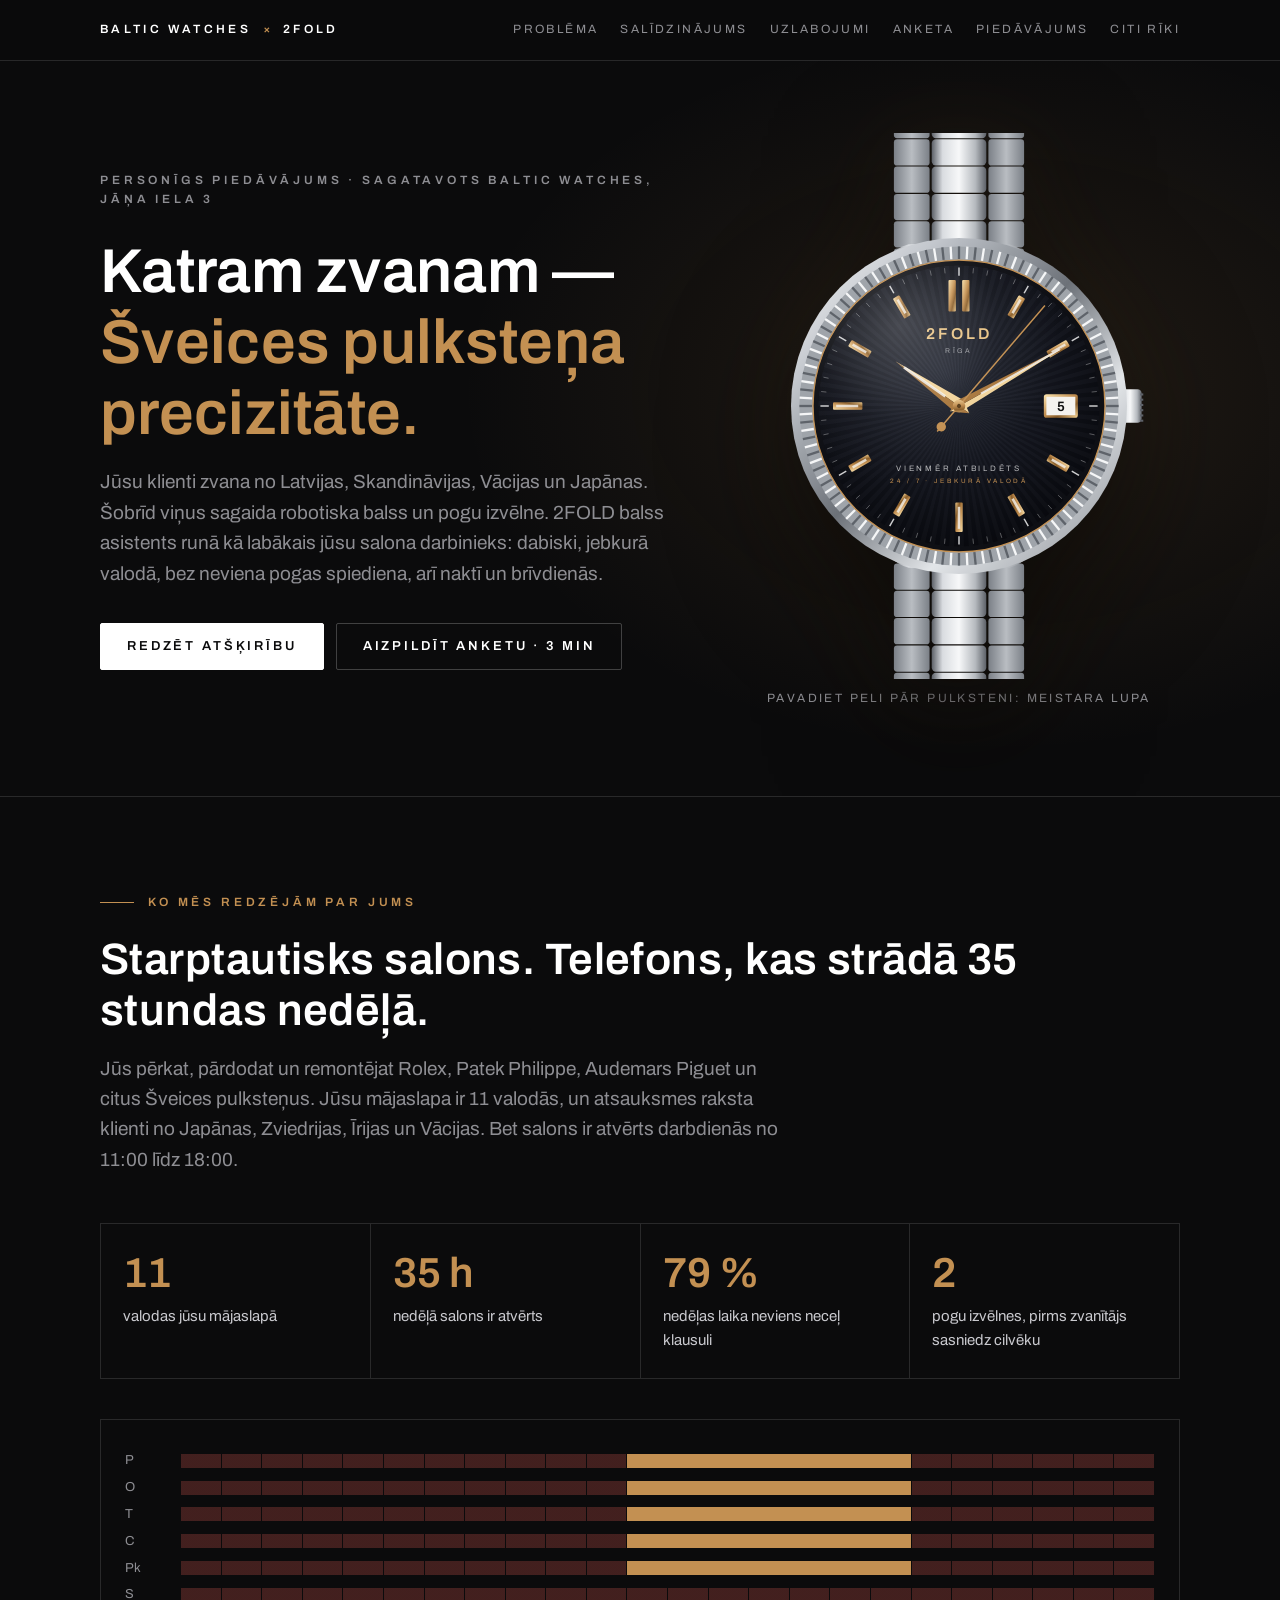
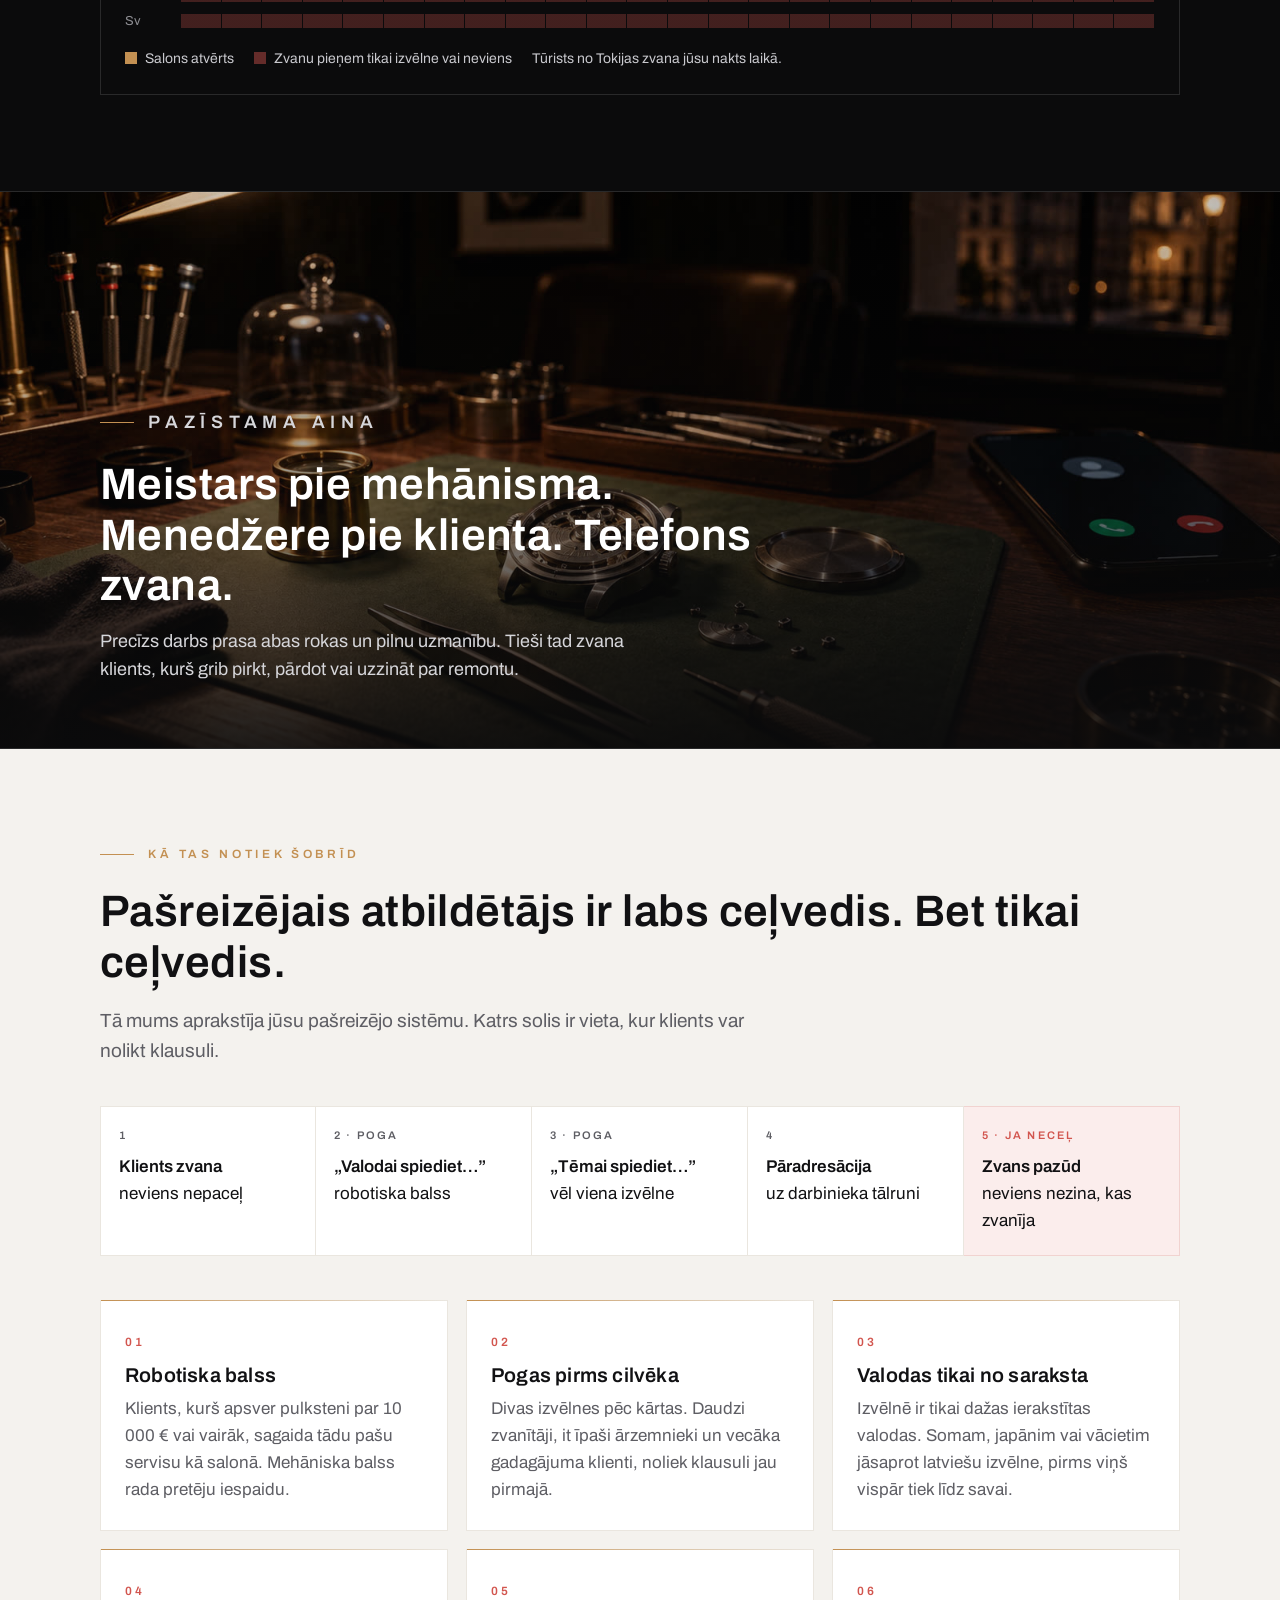
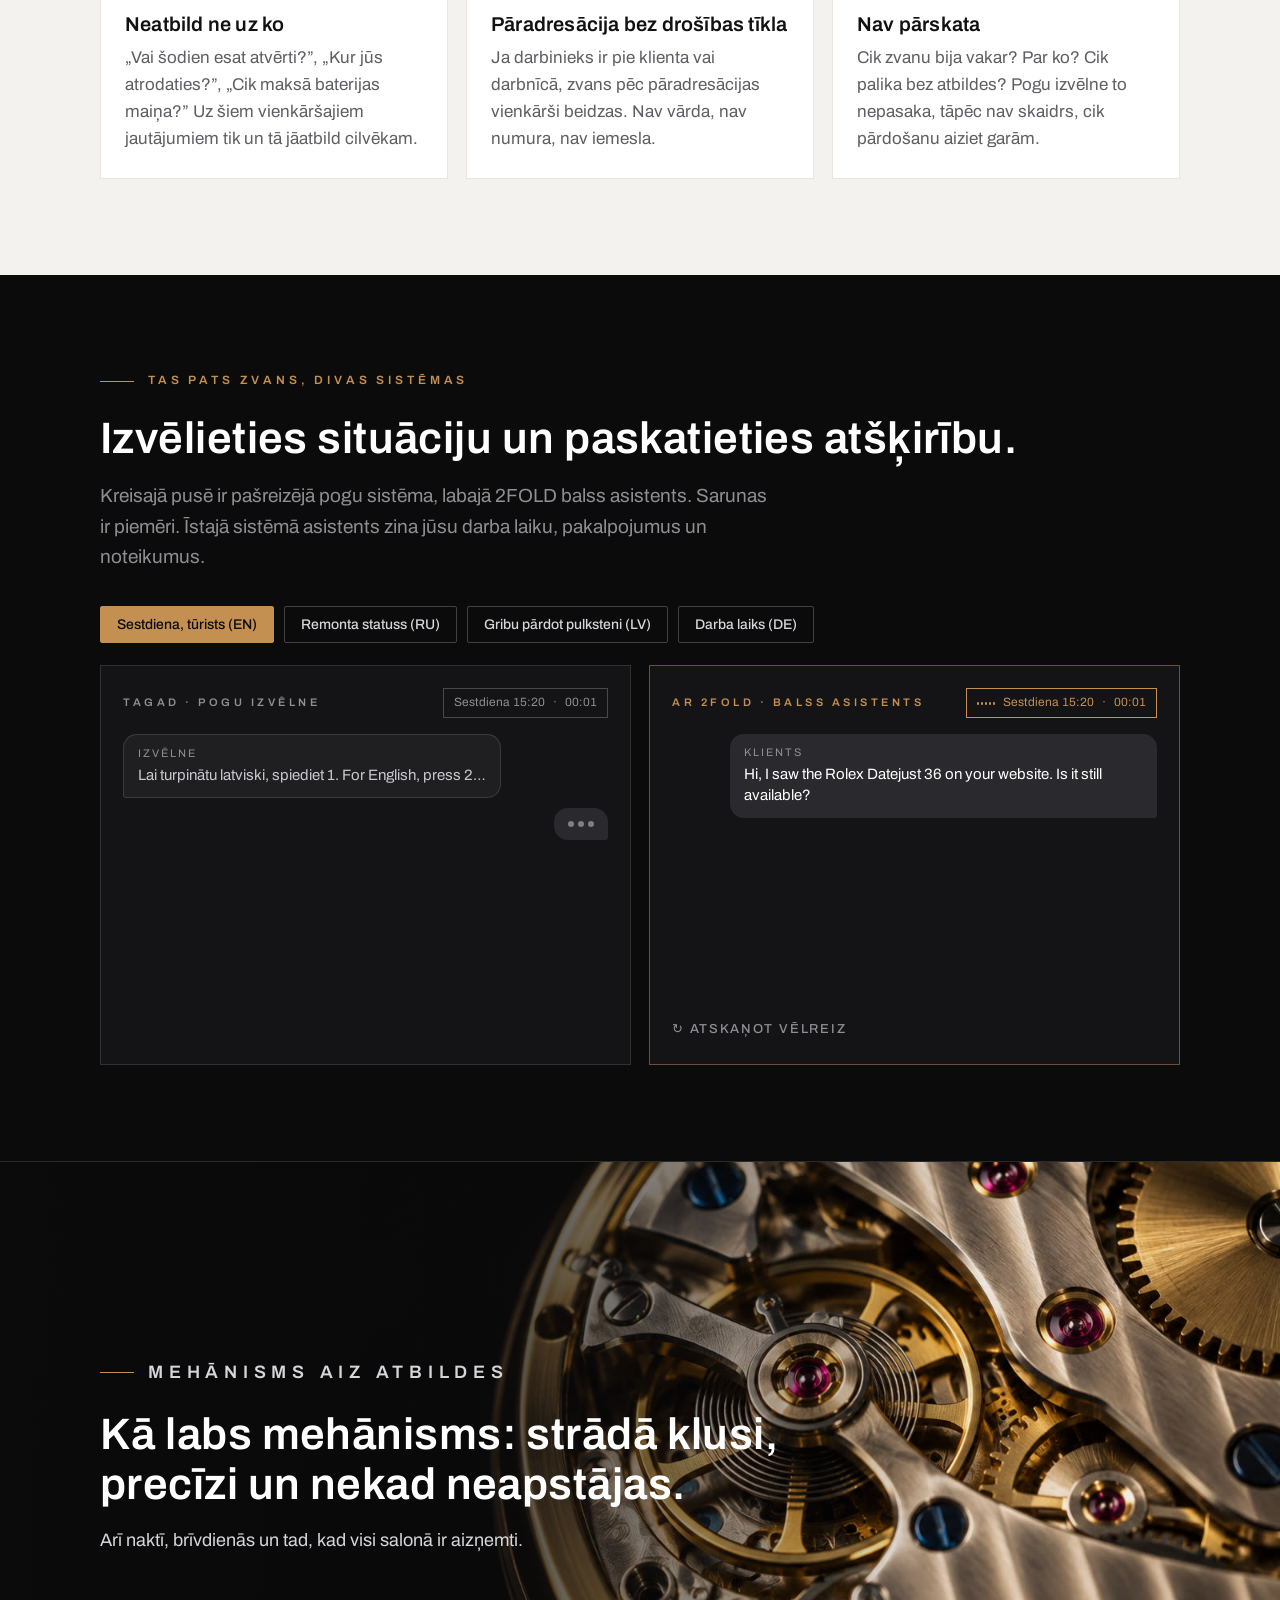
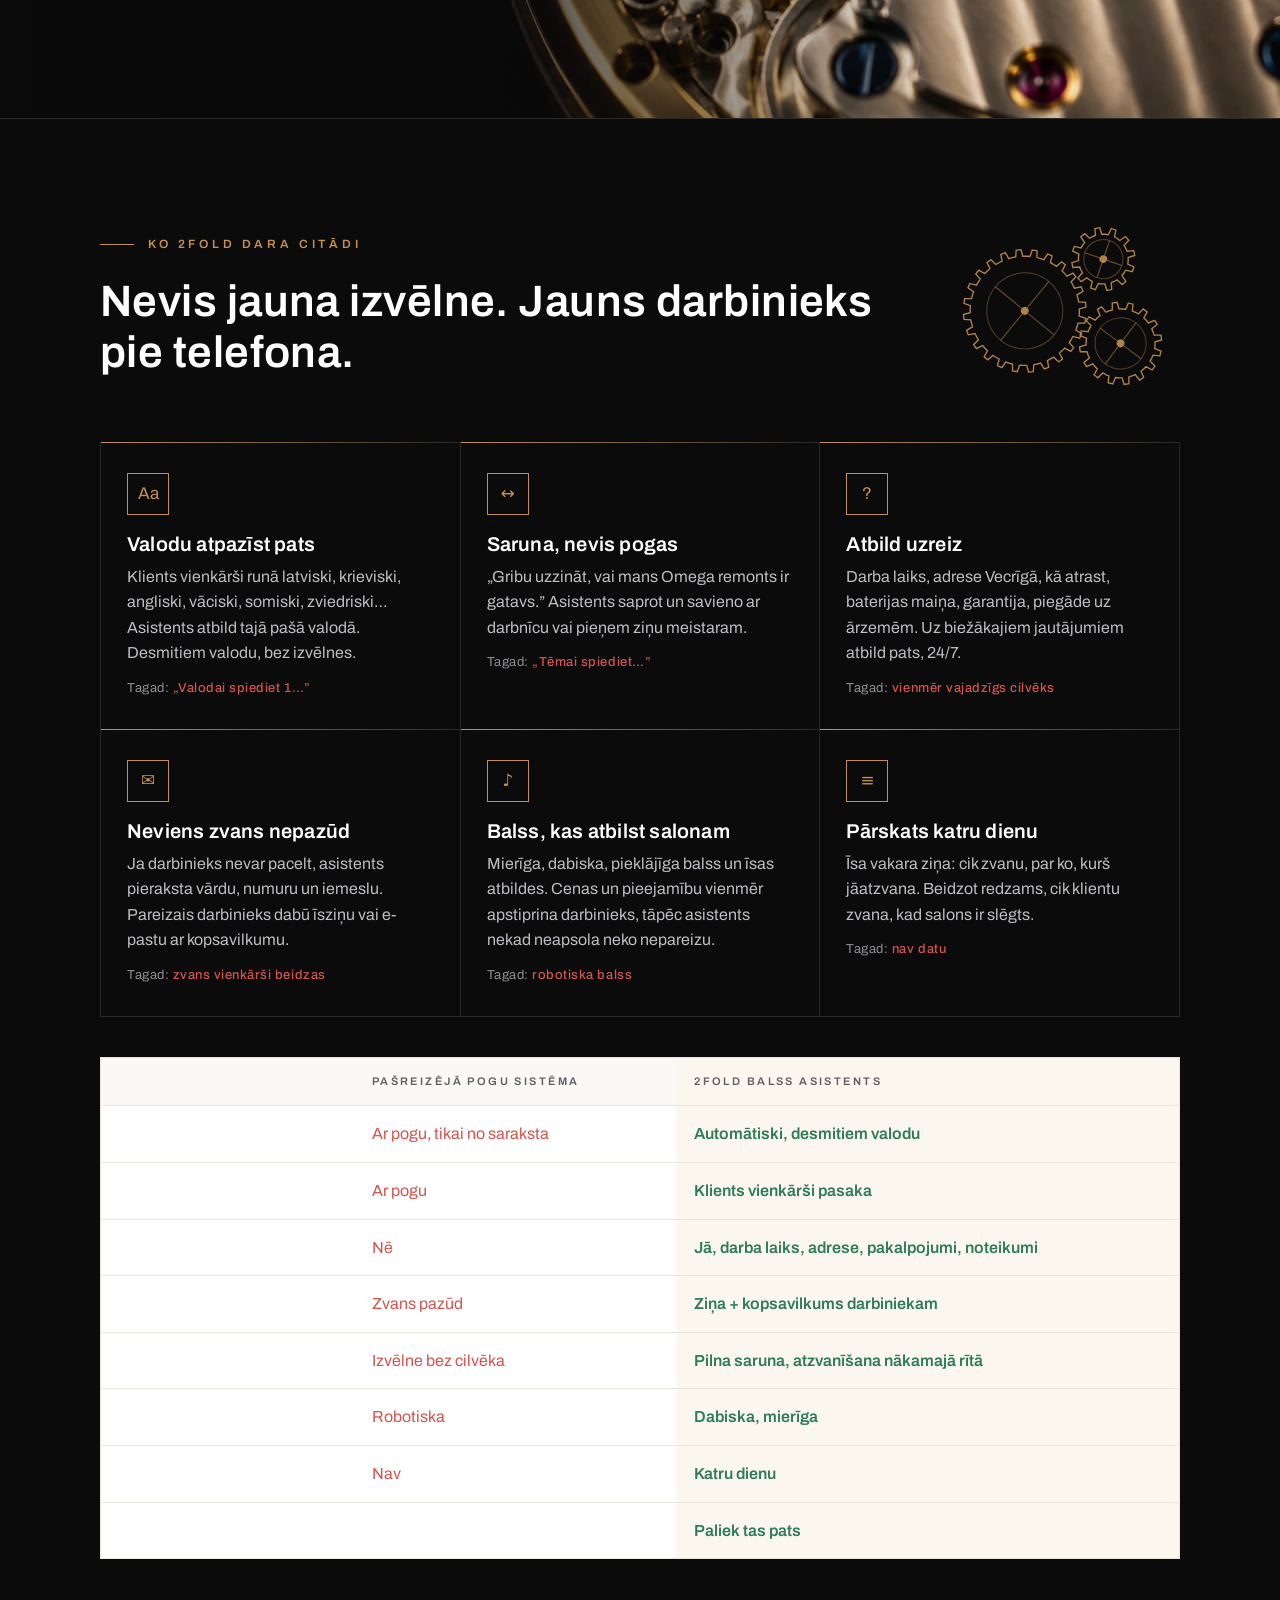
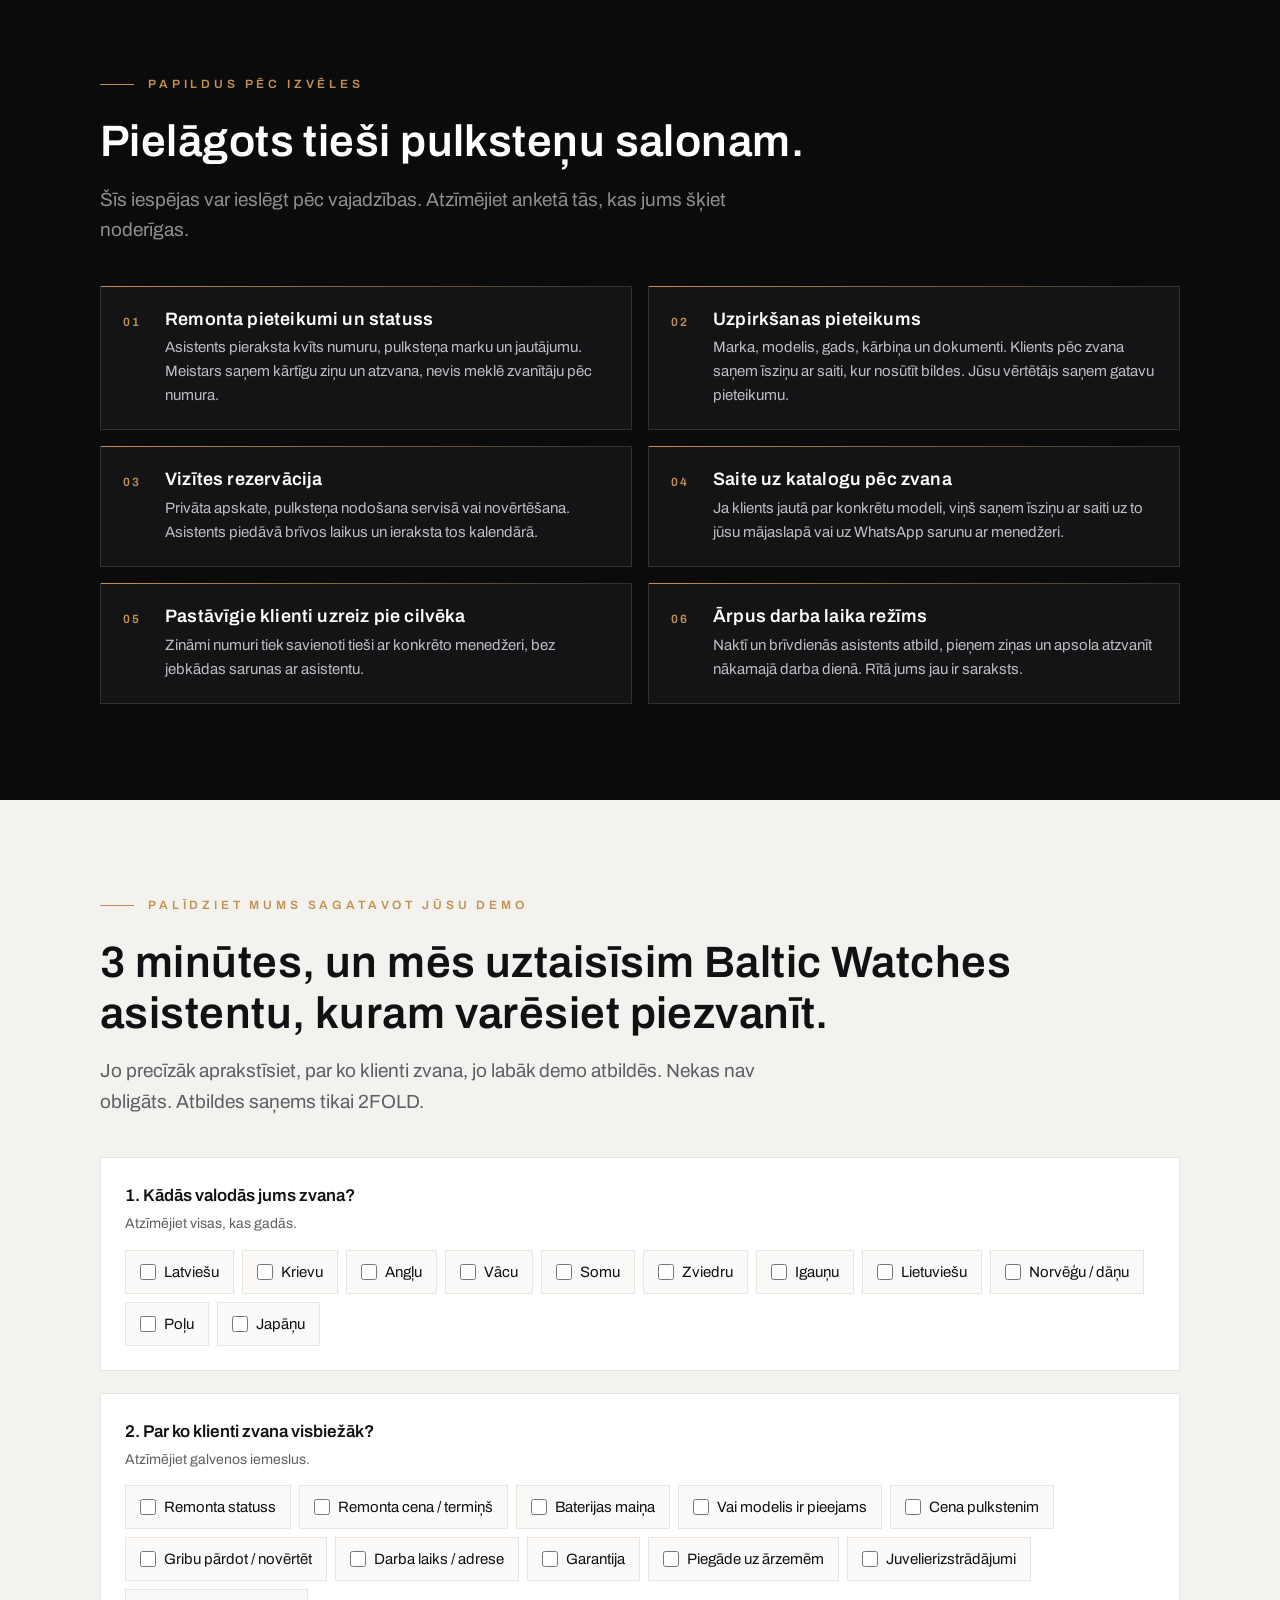
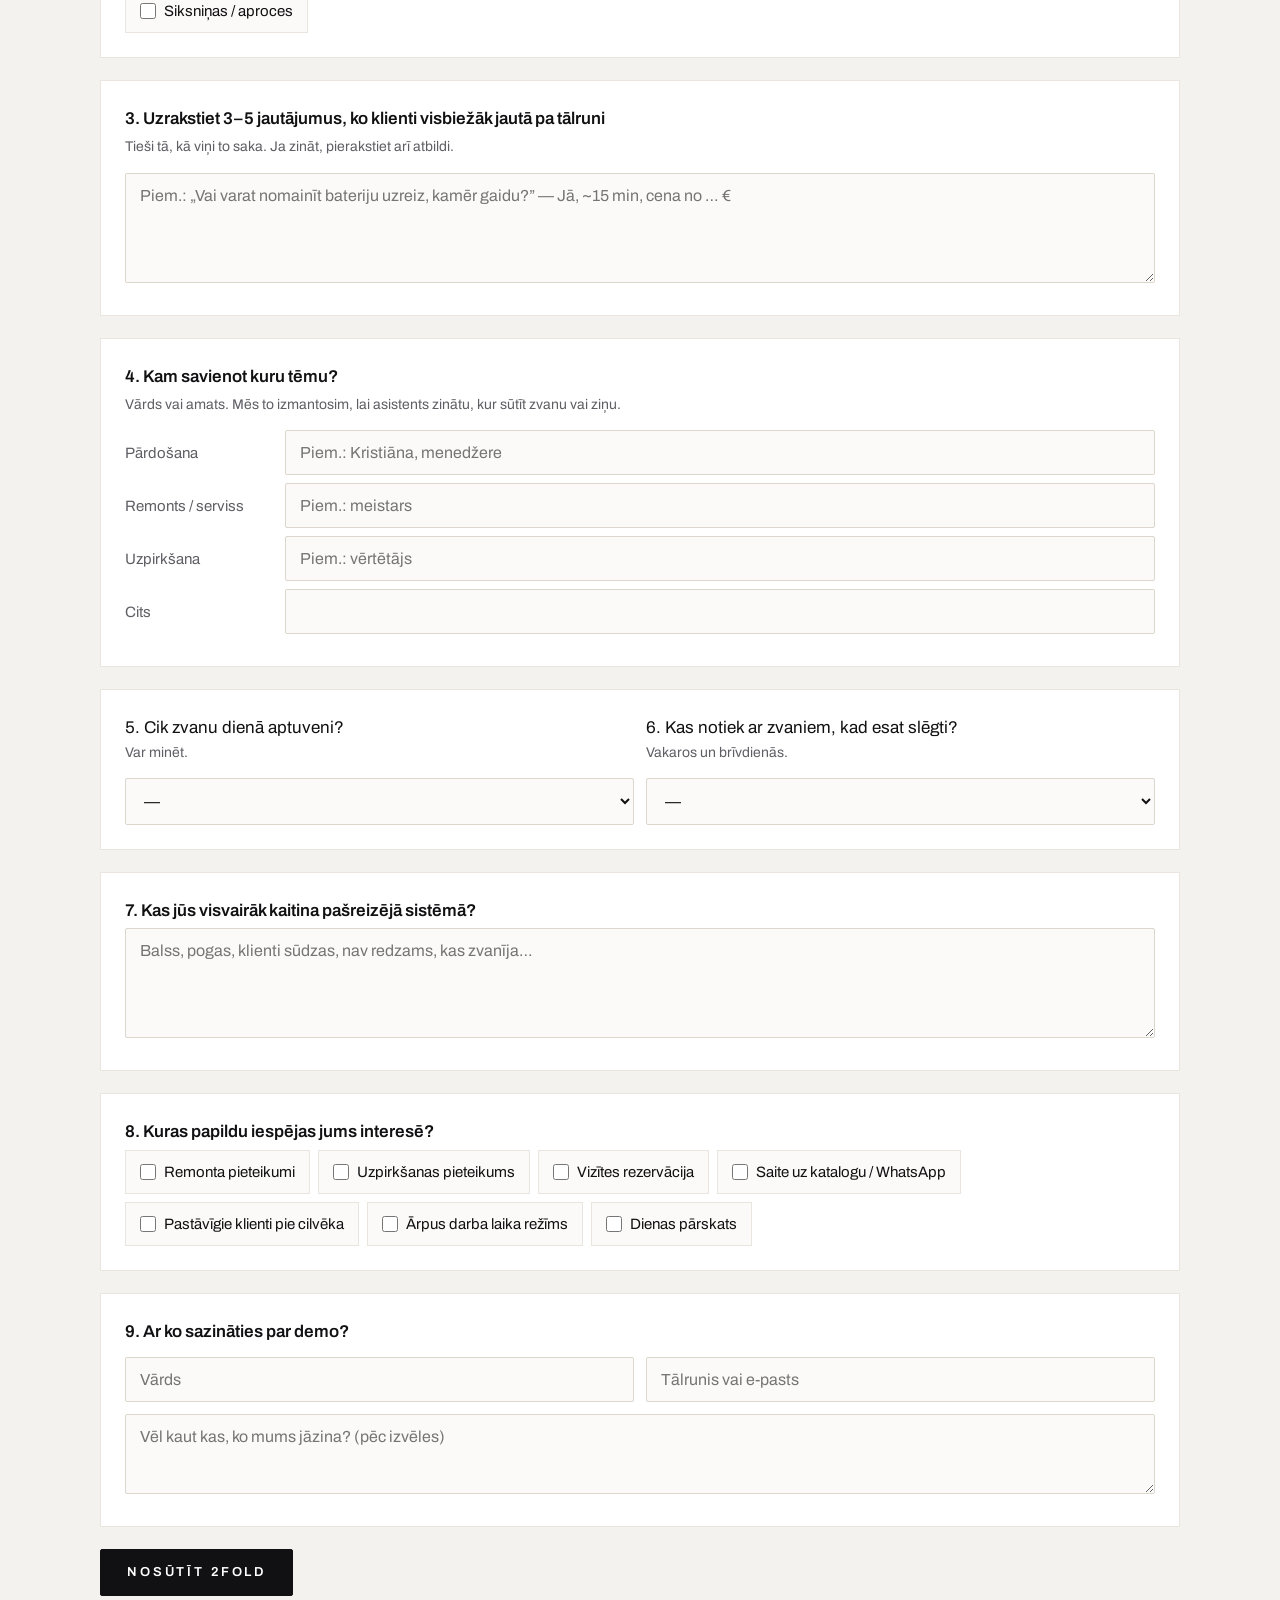
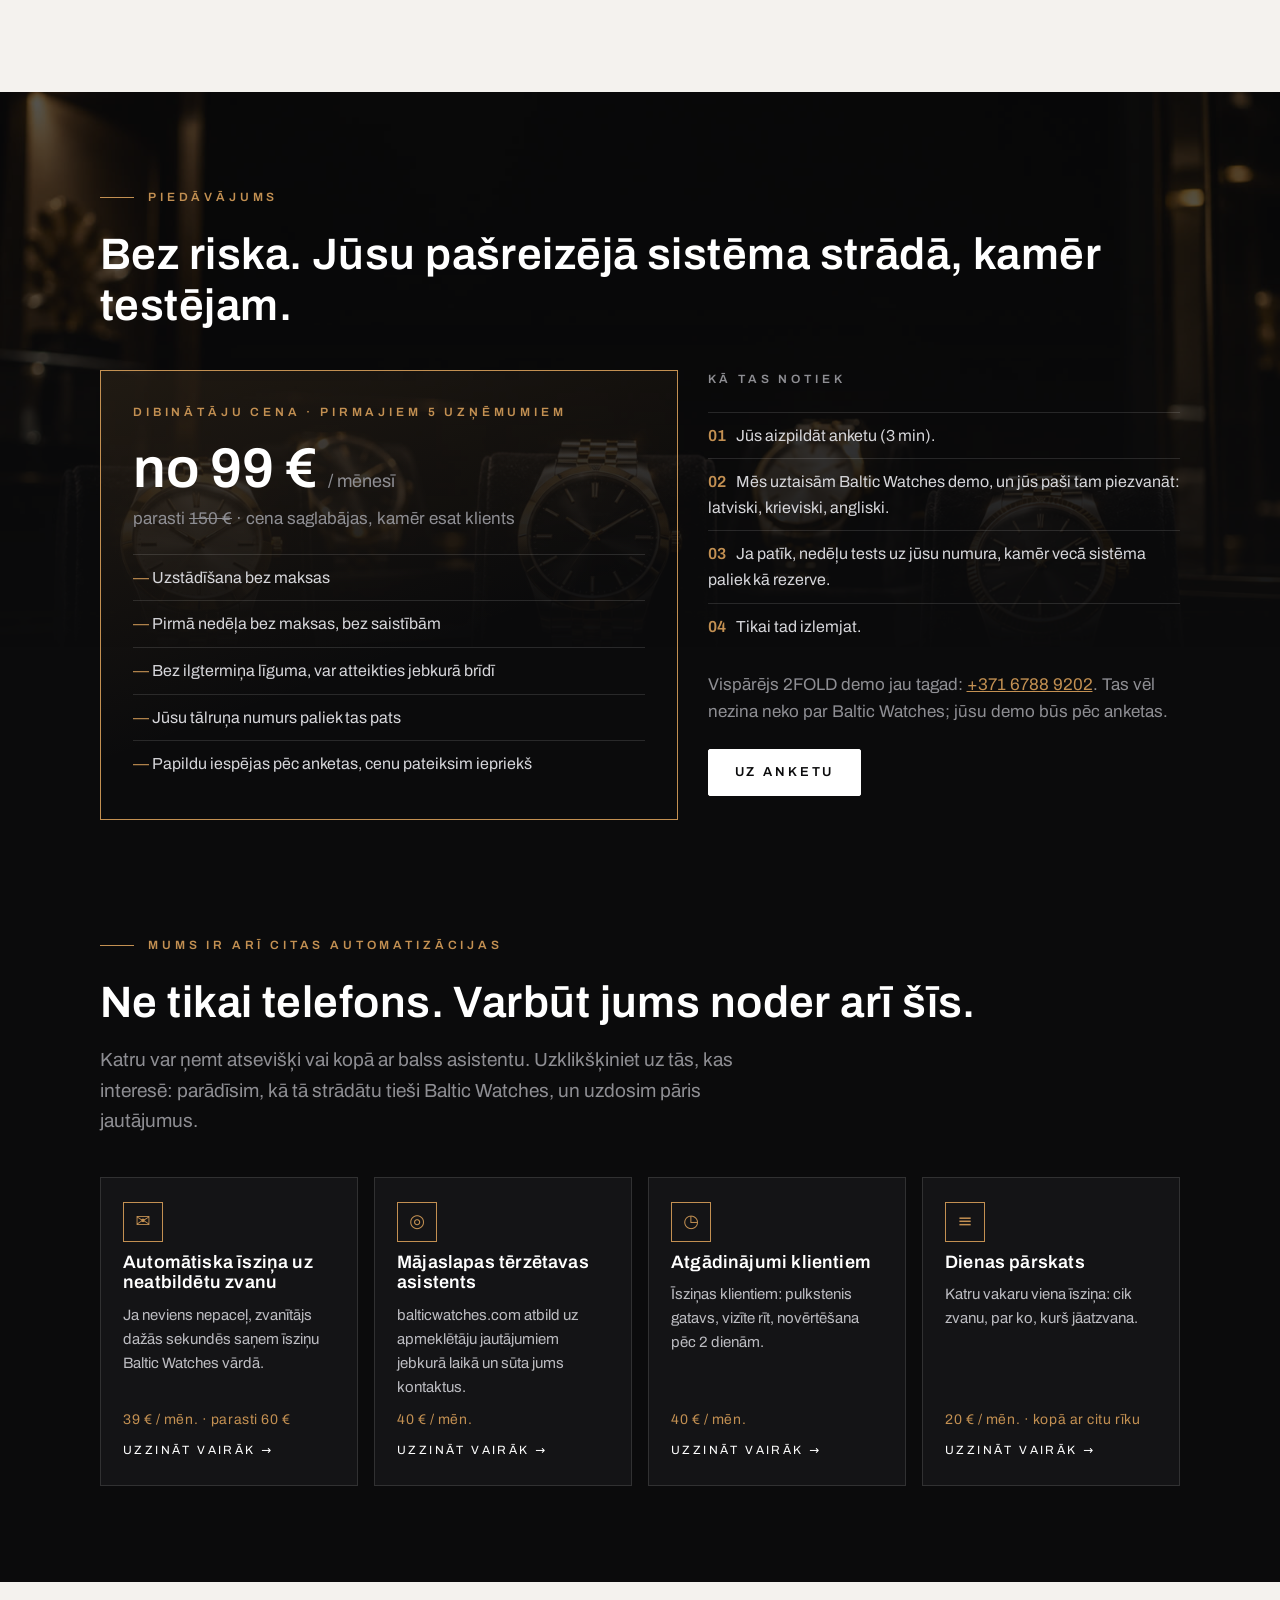
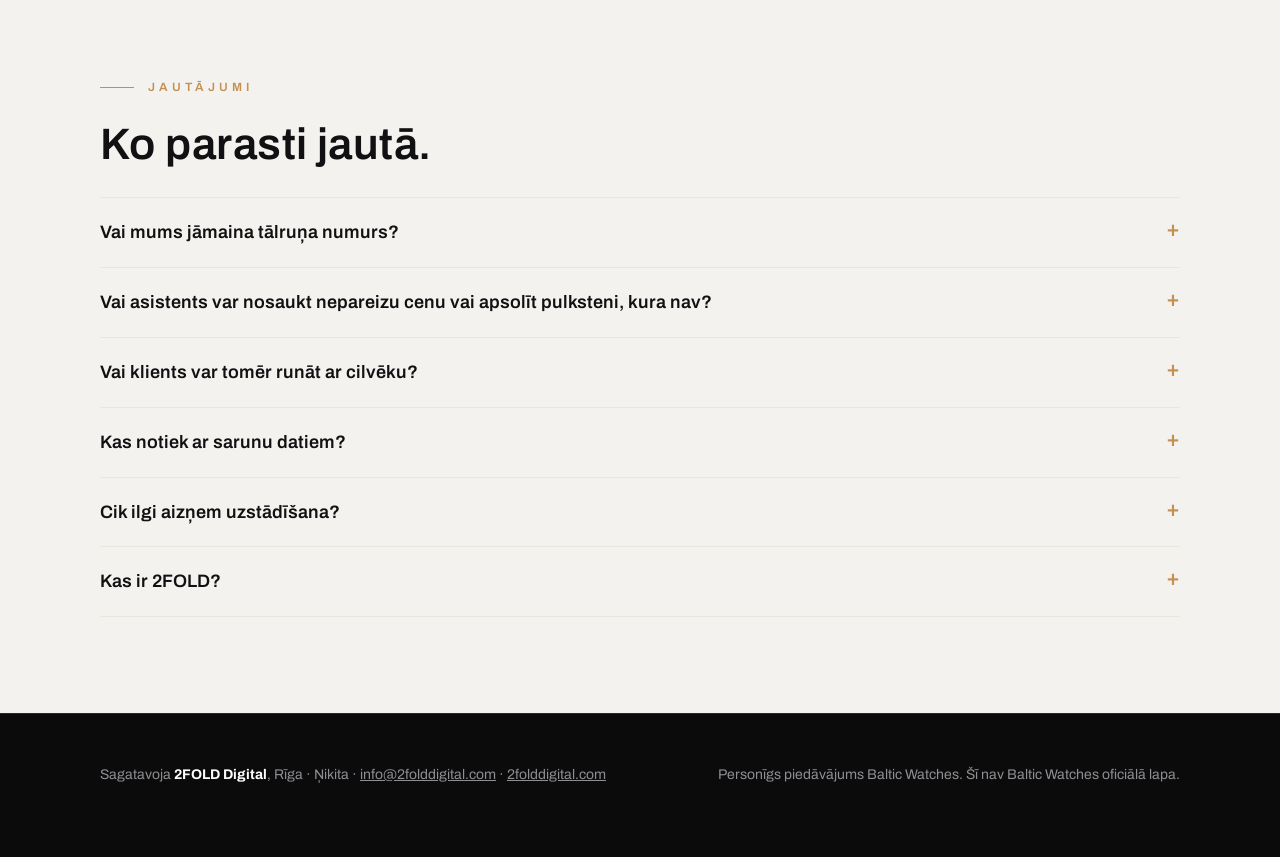
==== commit 7c0f1f3d: "Add files via upload" ====
--- a/baltic-watches/index.html
+++ b/baltic-watches/index.html
@@ -65,7 +65,7 @@
   .hero{position:relative;padding:72px 0 88px;overflow:hidden;border-bottom:1px solid var(--line)}
   .hero .wrap{display:grid;grid-template-columns:1.15fr .85fr;gap:40px;align-items:center}
   .hero h1{font-size:clamp(34px,5.6vw,62px);letter-spacing:.005em}
-  .hero h1 span{display:block;color:var(--gold)}
+  .hero h1 .l2{display:block;color:var(--gold)}
   .hero .for{margin-bottom:26px;color:var(--grey)}
   .hero .ctas{display:flex;flex-wrap:wrap;gap:12px;margin-top:34px}
   .dial{width:100%;max-width:400px;aspect-ratio:1;margin:0 auto;display:block}
@@ -199,6 +199,59 @@
   details[open] summary:after{content:"–"}
   details p{margin-top:12px;color:var(--grey-2);max-width:760px}
 
+  /* ---- v2 effects (19 Nov evening): realistic watch, loupe, gears, photo bands, count-ups ---- */
+  .hero{background:radial-gradient(60% 70% at 78% 45%,rgba(195,144,82,.13),transparent 70%),var(--black)}
+  .watchwrap{position:relative;perspective:1100px;max-width:420px;width:100%;margin:0 auto;touch-action:pan-y}
+  .watch{display:block;width:100%;height:auto;transform-style:preserve-3d;transition:transform .9s var(--ease);filter:drop-shadow(0 40px 60px rgba(0,0,0,.65)) drop-shadow(0 0 40px rgba(195,144,82,.08));animation:float 7s ease-in-out infinite}
+  @keyframes float{0%,100%{translate:0 0}50%{translate:0 -8px}}
+  .loupe{position:absolute;width:170px;height:170px;border-radius:50%;pointer-events:none;opacity:0;transform:scale(.6);transition:opacity .25s,transform .35s var(--ease);border:3px solid #C39052;box-shadow:0 18px 40px rgba(0,0,0,.6),inset 0 0 0 2px rgba(0,0,0,.6);overflow:hidden;background:#0B0B0C;z-index:3}
+  .loupe.on{opacity:1;transform:scale(1)}
+  .loupe svg{width:100%;height:100%;display:block}
+  .loupe:after{content:"";position:absolute;inset:0;border-radius:50%;background:radial-gradient(circle at 30% 25%,rgba(255,255,255,.22),transparent 40%);box-shadow:inset 0 0 26px rgba(0,0,0,.6)}
+  @media (max-width:860px){.watchcol{order:-1}.watchwrap{max-width:230px}}
+  .whint{text-align:center;margin-top:10px;font-size:12px;letter-spacing:.2em;text-transform:uppercase;color:var(--grey)}
+  @media (hover:none){.whint{display:none}}
+  .wd{display:inline-block;overflow:hidden;vertical-align:top;padding-bottom:.12em;margin-bottom:-.12em}
+  .wd>span{display:inline-block;transform:translateY(110%);transition:transform 1s var(--ease);transition-delay:calc(var(--i,0)*45ms)}
+  .reveal.in .wd>span{transform:none}
+  .band{position:relative;min-height:62vh;display:flex;align-items:flex-end;overflow:hidden;padding:0;border-top:1px solid var(--line);border-bottom:1px solid var(--line)}
+  .band .bg{position:absolute;inset:0;background:var(--img) center/cover no-repeat;transform:scale(1.12);transition:transform 7s cubic-bezier(.2,.6,.2,1)}
+  .band.in .bg{transform:scale(1)}
+  .band:after{content:"";position:absolute;inset:0;background:linear-gradient(180deg,rgba(11,11,12,.15) 0%,rgba(11,11,12,.35) 45%,rgba(11,11,12,.92) 100%)}
+  .band.left:after{background:linear-gradient(90deg,rgba(11,11,12,.95) 0%,rgba(11,11,12,.75) 38%,rgba(11,11,12,.05) 75%)}
+  .band .wrap{position:relative;z-index:1;padding-top:80px;padding-bottom:64px;width:100%}
+  .band h2{max-width:720px}
+  .band p{max-width:560px;margin-top:16px;color:#D6D6DA;font-size:18px}
+  .band.left{align-items:center}
+  @media (max-width:760px){.band.left:after{background:linear-gradient(180deg,rgba(11,11,12,.2) 0%,rgba(11,11,12,.92) 75%)}.band.left{align-items:flex-end}}
+  .up,.opt,.tool,.prob{position:relative}
+  .up.reveal:before,.opt.reveal:before,.prob.reveal:before{content:"";position:absolute;left:0;top:-1px;height:1px;width:100%;background:linear-gradient(90deg,var(--gold),rgba(195,144,82,0));transform:scaleX(0);transform-origin:left;transition:transform 1.4s var(--ease) .2s}
+  .up.reveal.in:before,.opt.reveal.in:before,.prob.reveal.in:before{transform:scaleX(1)}
+  .uphead{display:flex;justify-content:space-between;align-items:center;gap:30px}
+  .gears{width:230px;flex:none;opacity:.9}
+  @media (max-width:860px){.gears{width:150px}}
+  @media (max-width:560px){.uphead{flex-direction:column;align-items:flex-start}.gears{align-self:center}}
+  .week .open{transform:scaleX(0);transform-origin:left;transition:transform 1.1s var(--ease)}
+  .week.in .open{transform:scaleX(1)}
+  .week.in .row:nth-child(2) .open{transition-delay:.12s}.week.in .row:nth-child(3) .open{transition-delay:.24s}.week.in .row:nth-child(4) .open{transition-delay:.36s}.week.in .row:nth-child(5) .open{transition-delay:.48s}
+  .live{display:inline-flex;align-items:center;gap:8px;font-variant-numeric:tabular-nums}
+  .wave{display:inline-flex;align-items:center;gap:2px;height:14px}
+  .wave b{width:2px;height:3px;background:var(--gold);border-radius:1px}
+  .panel.talking .wave b{animation:wv .9s ease-in-out infinite}
+  .wave b:nth-child(2){animation-delay:.15s!important}.wave b:nth-child(3){animation-delay:.3s!important}.wave b:nth-child(4){animation-delay:.45s!important}.wave b:nth-child(5){animation-delay:.6s!important}
+  @keyframes wv{0%,100%{height:3px}50%{height:14px}}
+  .panel.dead .tag{border-color:var(--red);color:var(--red)}
+  .msg.typing{display:inline-flex;gap:4px;align-items:center;padding:13px 14px}
+  .msg.typing i{width:6px;height:6px;border-radius:50%;background:currentColor;opacity:.4;animation:dot 1s infinite}
+  .msg.typing i:nth-child(2){animation-delay:.15s}.msg.typing i:nth-child(3){animation-delay:.3s}
+  @keyframes dot{0%,100%{opacity:.25;transform:translateY(0)}50%{opacity:.9;transform:translateY(-3px)}}
+  .flat{height:2px;background:var(--red);margin:6px 0 2px;transform:scaleX(0);transform-origin:left;transition:transform 1.2s linear}
+  .flat.in{transform:scaleX(1)}
+  #piedavajums{position:relative;overflow:hidden}
+  #piedavajums:before{content:"";position:absolute;inset:0 0 auto 0;height:560px;background:url(showcase.jpg) center top/cover no-repeat;opacity:.3;-webkit-mask-image:linear-gradient(180deg,#000 30%,transparent);mask-image:linear-gradient(180deg,#000 30%,transparent)}
+  #piedavajums .wrap{position:relative}
+  @media (prefers-reduced-motion:reduce){.watch{animation:none}.wd>span{transform:none;transition:none}.band .bg{transform:none;transition:none}.week .open,.up.reveal:before,.opt.reveal:before,.prob.reveal:before{transform:none;transition:none}}
+
   /* other tools */
   .tools{display:grid;grid-template-columns:repeat(4,1fr);gap:16px;margin-top:40px}
   .tool{all:unset;box-sizing:border-box;display:flex;flex-direction:column;gap:10px;border:1px solid var(--line);background:var(--black-2);padding:24px 22px;cursor:pointer;transition:border-color .3s,transform .3s var(--ease),background .3s}
@@ -249,26 +302,63 @@
   <div class="wrap">
     <div class="reveal">
       <p class="caps for">Personīgs piedāvājums · Sagatavots Baltic Watches, Jāņa iela 3</p>
-      <h1>Katram zvanam —<span>Šveices pulksteņa precizitāte.</span></h1>
+      <h1>Katram zvanam —<span class="l2">Šveices pulksteņa precizitāte.</span></h1>
       <p class="lead muted">Jūsu klienti zvana no Latvijas, Skandināvijas, Vācijas un Japānas. Šobrīd viņus sagaida robotiska balss un pogu izvēlne. 2FOLD balss asistents runā kā labākais jūsu salona darbinieks: dabiski, jebkurā valodā, bez neviena pogas spiediena, arī naktī un brīvdienās.</p>
       <div class="ctas">
         <a class="btn" href="#salidzinajums">Redzēt atšķirību</a>
         <a class="btn ghost" href="#anketa">Aizpildīt anketu · 3 min</a>
       </div>
     </div>
-    <svg class="dial" viewBox="0 0 400 400" role="img" aria-label="Pulksteņa ciparnīca ar sekunžu rādītāju">
-      <defs>
-        <radialGradient id="g" cx="50%" cy="40%" r="60%"><stop offset="0" stop-color="#1E1E21"/><stop offset="1" stop-color="#0B0B0C"/></radialGradient>
-      </defs>
-      <circle cx="200" cy="200" r="188" fill="url(#g)" stroke="#C39052" stroke-width="1.5"/>
-      <circle cx="200" cy="200" r="172" fill="none" stroke="rgba(255,255,255,.08)"/>
-      <g id="ticks"></g>
-      <text x="200" y="128" text-anchor="middle" fill="#C39052" font-family="Archivo, sans-serif" font-size="11" letter-spacing="4">ATBILDĒTS</text>
-      <text x="200" y="292" text-anchor="middle" fill="rgba(255,255,255,.55)" font-family="Archivo, sans-serif" font-size="10" letter-spacing="4">24 / 7 · JEBKURĀ VALODĀ</text>
-      <g id="hand-h" transform="rotate(300 200 200)"><line x1="200" y1="200" x2="200" y2="122" stroke="#fff" stroke-width="6" stroke-linecap="round"/></g>
-      <g id="hand-m" transform="rotate(60 200 200)"><line x1="200" y1="200" x2="200" y2="74" stroke="#fff" stroke-width="4" stroke-linecap="round"/></g>
-      <g id="hand-s"><line x1="200" y1="228" x2="200" y2="52" stroke="#C39052" stroke-width="1.6"/><circle cx="200" cy="200" r="5" fill="#C39052"/></g>
-    </svg>
+    <div class="watchcol">
+      <div class="watchwrap" id="watchwrap">
+        <svg class="watch" id="watch" viewBox="0 0 400 520" role="img" aria-label="Rokas pulkstenis, kas rāda pašreizējo laiku un datumu">
+          <defs>
+            <linearGradient id="steel" x1="0" y1="0" x2="1" y2="1"><stop offset="0" stop-color="#FDFDFD"/><stop offset=".22" stop-color="#C3C7CD"/><stop offset=".48" stop-color="#6C7178"/><stop offset=".7" stop-color="#E2E5E8"/><stop offset="1" stop-color="#80858C"/></linearGradient>
+            <linearGradient id="steelV" x1="0" y1="0" x2="1" y2="0"><stop offset="0" stop-color="#5D6168"/><stop offset=".2" stop-color="#D9DCE0"/><stop offset=".5" stop-color="#F7F8F9"/><stop offset=".8" stop-color="#B5B9BE"/><stop offset="1" stop-color="#5D6168"/></linearGradient>
+            <linearGradient id="brushed" x1="0" y1="0" x2="1" y2="0"><stop offset="0" stop-color="#7B8087"/><stop offset=".5" stop-color="#B9BDC2"/><stop offset="1" stop-color="#7B8087"/></linearGradient>
+            <linearGradient id="gold" x1="0" y1="0" x2="1" y2="1"><stop offset="0" stop-color="#F7DDA6"/><stop offset=".45" stop-color="#C39052"/><stop offset=".7" stop-color="#8A5E2A"/><stop offset="1" stop-color="#E9C485"/></linearGradient>
+            <radialGradient id="dialG" cx="45%" cy="38%" r="70%"><stop offset="0" stop-color="#262A36"/><stop offset=".6" stop-color="#12141C"/><stop offset="1" stop-color="#07080C"/></radialGradient>
+            <radialGradient id="glareG" cx="30%" cy="22%" r="55%"><stop offset="0" stop-color="#fff" stop-opacity=".2"/><stop offset=".6" stop-color="#fff" stop-opacity=".03"/><stop offset="1" stop-color="#fff" stop-opacity="0"/></radialGradient>
+            <clipPath id="dialClip"><circle cx="200" cy="260" r="134"/></clipPath>
+          </defs>
+          <g id="watchG">
+            <!-- bracelet -->
+            <g id="bracelet"></g>
+            <!-- lugs -->
+            <path d="M120 140 Q130 112 152 106 L248 106 Q270 112 280 140 L280 380 Q270 408 248 414 L152 414 Q130 408 120 380 Z" fill="url(#steelV)"/>
+            <!-- crown -->
+            <g><rect x="352" y="244" width="22" height="32" rx="4" fill="url(#steelV)"/><g id="crownGrooves"></g><rect x="346" y="250" width="10" height="20" fill="#9EA3A9"/></g>
+            <!-- case + fluted bezel -->
+            <circle cx="200" cy="260" r="160" fill="url(#steel)"/>
+            <circle cx="200" cy="260" r="152" fill="#9FA4AA"/>
+            <g id="flutes"></g>
+            <circle cx="200" cy="260" r="139" fill="#0E0F14" stroke="#C39052" stroke-width="1.2"/>
+            <!-- dial -->
+            <g clip-path="url(#dialClip)">
+              <circle cx="200" cy="260" r="134" fill="url(#dialG)"/>
+              <g id="sun" opacity=".55"></g>
+            </g>
+            <g id="track"></g>
+            <g id="indices"></g>
+            <text x="200" y="196" text-anchor="middle" fill="#E9C485" font-family="Archivo, sans-serif" font-weight="600" font-size="15" letter-spacing="3">2FOLD</text>
+            <text x="200" y="210" text-anchor="middle" fill="rgba(255,255,255,.55)" font-family="Archivo, sans-serif" font-size="6.5" letter-spacing="2.5">RĪGA</text>
+            <text x="200" y="322" text-anchor="middle" fill="rgba(255,255,255,.7)" font-family="Archivo, sans-serif" font-size="7.5" letter-spacing="2.6">VIENMĒR ATBILDĒTS</text>
+            <text x="200" y="333" text-anchor="middle" fill="#C39052" font-family="Archivo, sans-serif" font-size="6" letter-spacing="2.6">24 / 7 · JEBKURĀ VALODĀ</text>
+            <!-- date window -->
+            <rect x="282" y="250" width="30" height="20" rx="1.5" fill="#F4F2EE" stroke="url(#gold)" stroke-width="2.4"/>
+            <text id="date" x="297" y="265" text-anchor="middle" fill="#111" font-family="Archivo, sans-serif" font-weight="600" font-size="13">19</text>
+            <!-- hands -->
+            <g id="hand-h"><polygon points="200,186 207,260 200,272" fill="#F2D49B"/><polygon points="200,186 193,260 200,272" fill="#A9773D"/><line x1="200" y1="196" x2="200" y2="244" stroke="#F4F2EE" stroke-width="2.4" opacity=".85"/></g>
+            <g id="hand-m"><polygon points="200,140 205.5,260 200,270" fill="#F2D49B"/><polygon points="200,140 194.5,260 200,270" fill="#A9773D"/><line x1="200" y1="150" x2="200" y2="236" stroke="#F4F2EE" stroke-width="1.8" opacity=".85"/></g>
+            <g id="hand-s"><line x1="200" y1="292" x2="200" y2="134" stroke="#C39052" stroke-width="1.4"/><circle cx="200" cy="286" r="4.5" fill="#C39052"/><circle cx="200" cy="260" r="6" fill="url(#gold)"/><circle cx="200" cy="260" r="2" fill="#5a3d1a"/></g>
+            <!-- crystal glare -->
+            <circle id="glare" cx="200" cy="260" r="139" fill="url(#glareG)"/>
+          </g>
+        </svg>
+        <div class="loupe" id="loupe" aria-hidden="true"><svg id="loupeSvg" viewBox="0 0 400 520"><use href="#watchG"/></svg></div>
+      </div>
+      <p class="whint">Pavadiet peli pār pulksteni: meistara lupa</p>
+    </div>
   </div>
 </header>
 
@@ -280,10 +370,10 @@
       <p class="lead muted">Jūs pērkat, pārdodat un remontējat Rolex, Patek Philippe, Audemars Piguet un citus Šveices pulksteņus. Jūsu mājaslapa ir 11 valodās, un atsauksmes raksta klienti no Japānas, Zviedrijas, Īrijas un Vācijas. Bet salons ir atvērts darbdienās no 11:00 līdz 18:00.</p>
     </div>
     <div class="stats reveal">
-      <div class="stat"><b>11</b><span>valodas jūsu mājaslapā</span></div>
-      <div class="stat"><b>35 h</b><span>nedēļā salons ir atvērts</span></div>
-      <div class="stat"><b>79 %</b><span>nedēļas laika neviens neceļ klausuli</span></div>
-      <div class="stat"><b>2</b><span>pogu izvēlnes, pirms zvanītājs sasniedz cilvēku</span></div>
+      <div class="stat"><b data-to="11">11</b><span>valodas jūsu mājaslapā</span></div>
+      <div class="stat"><b data-to="35" data-suf=" h">35 h</b><span>nedēļā salons ir atvērts</span></div>
+      <div class="stat"><b data-to="79" data-suf=" %">79 %</b><span>nedēļas laika neviens neceļ klausuli</span></div>
+      <div class="stat"><b data-to="2">2</b><span>pogu izvēlnes, pirms zvanītājs sasniedz cilvēku</span></div>
     </div>
     <div class="week reveal" aria-label="Nedēļas grafiks: atvērts darbdienās 11–18, pārējais laiks bez atbildes">
       <div class="row"><span>P</span><div class="bar"><div class="open"></div></div></div>
@@ -298,6 +388,15 @@
   </div>
 </section>
 
+<section class="band reveal" style="--img:url(bench.jpg)" aria-labelledby="h-band1">
+  <div class="bg" aria-hidden="true"></div>
+  <div class="wrap">
+    <p class="caps eyebrow">Pazīstama aina</p>
+    <h2 id="h-band1">Meistars pie mehānisma. Menedžere pie klienta. Telefons zvana.</h2>
+    <p>Precīzs darbs prasa abas rokas un pilnu uzmanību. Tieši tad zvana klients, kurš grib pirkt, pārdot vai uzzināt par remontu.</p>
+  </div>
+</section>
+
 <section class="light" id="problema" aria-labelledby="h-problema">
   <div class="wrap">
     <div class="reveal">
@@ -337,12 +436,12 @@
       <button class="chip" data-s="3" aria-pressed="false">Darba laiks (DE)</button>
     </div>
     <div class="compare">
-      <div class="panel" aria-live="polite">
-        <header><span class="caps muted">Tagad · pogu izvēlne</span><span class="tag" id="t-old">—</span></header>
+      <div class="panel" id="p-old" aria-live="polite">
+        <header><span class="caps muted">Tagad · pogu izvēlne</span><span class="tag live"><span id="t-old">—</span> · <span id="c-old">00:00</span></span></header>
         <div class="log" id="log-old"></div>
       </div>
-      <div class="panel new" aria-live="polite">
-        <header><span class="caps gold">Ar 2FOLD · balss asistents</span><span class="tag" id="t-new">—</span></header>
+      <div class="panel new" id="p-new" aria-live="polite">
+        <header><span class="caps gold">Ar 2FOLD · balss asistents</span><span class="tag live"><i class="wave" aria-hidden="true"><b></b><b></b><b></b><b></b><b></b></i><span id="t-new">—</span> · <span id="c-new">00:00</span></span></header>
         <div class="log" id="log-new"></div>
         <div class="sms" id="sms"></div>
         <button class="replay" id="replay" type="button">↻ Atskaņot vēlreiz</button>
@@ -351,11 +450,23 @@
   </div>
 </section>
 
-<section id="uzlabojumi" aria-labelledby="h-up" style="padding-top:20px">
-  <div class="wrap">
-    <div class="reveal">
-      <p class="caps eyebrow">Ko 2FOLD dara citādi</p>
-      <h2 id="h-up">Nevis jauna izvēlne. Jauns darbinieks pie telefona.</h2>
+<section class="band left reveal" style="--img:url(movement.jpg)" aria-labelledby="h-band2">
+  <div class="bg" aria-hidden="true" style="background-position:right center"></div>
+  <div class="wrap">
+    <p class="caps eyebrow">Mehānisms aiz atbildes</p>
+    <h2 id="h-band2">Kā labs mehānisms: strādā klusi, precīzi un nekad neapstājas.</h2>
+    <p>Arī naktī, brīvdienās un tad, kad visi salonā ir aizņemti.</p>
+  </div>
+</section>
+
+<section id="uzlabojumi" aria-labelledby="h-up">
+  <div class="wrap">
+    <div class="reveal uphead">
+      <div>
+        <p class="caps eyebrow">Ko 2FOLD dara citādi</p>
+        <h2 id="h-up">Nevis jauna izvēlne. Jauns darbinieks pie telefona.</h2>
+      </div>
+      <svg class="gears" id="gears" viewBox="0 0 240 190" aria-hidden="true"></svg>
     </div>
     <div class="ups">
       <div class="up reveal"><div class="ic" aria-hidden="true">Aa</div><h3>Valodu atpazīst pats</h3><p>Klients vienkārši runā latviski, krieviski, angliski, vāciski, somiski, zviedriski… Asistents atbild tajā pašā valodā. Desmitiem valodu, bez izvēlnes.</p><p class="vs">Tagad: <b>„Valodai spiediet 1…”</b></p></div>
@@ -608,26 +719,129 @@
 (function () {
   var reduce = window.matchMedia && matchMedia("(prefers-reduced-motion: reduce)").matches;
 
-  /* dial: 60 ticks + a sweeping seconds hand */
-  var ticks = document.getElementById("ticks"), ns = "http://www.w3.org/2000/svg";
-  for (var i = 0; i < 60; i++) {
-    var l = document.createElementNS(ns, "line"), big = i % 5 === 0;
-    l.setAttribute("x1", 200); l.setAttribute("x2", 200);
-    l.setAttribute("y1", big ? 26 : 30); l.setAttribute("y2", big ? 48 : 38);
-    l.setAttribute("stroke", big ? "#FFFFFF" : "rgba(255,255,255,.35)");
-    l.setAttribute("stroke-width", big ? 3 : 1);
-    l.setAttribute("transform", "rotate(" + i * 6 + " 200 200)");
-    ticks.appendChild(l);
-  }
-  var hs = document.getElementById("hand-s"), hm = document.getElementById("hand-m"), hh = document.getElementById("hand-h");
+  /* ---- the watch: built once, hands run on real time with an 8-beat (28 800 vph) sweep ---- */
+  var ns = "http://www.w3.org/2000/svg", CX = 200, CY = 260;
+  function mk(tag, attrs, parent) { var e = document.createElementNS(ns, tag); for (var k in attrs) e.setAttribute(k, attrs[k]); if (parent) parent.appendChild(e); return e; }
+  var sun = document.getElementById("sun");
+  for (var i = 0; i < 180; i++) {
+    var a1 = i * 2 * Math.PI / 180, a2 = (i + 1) * 2 * Math.PI / 180;
+    mk("polygon", { points: CX + "," + CY + " " + (CX + 140 * Math.sin(a1)) + "," + (CY - 140 * Math.cos(a1)) + " " + (CX + 140 * Math.sin(a2)) + "," + (CY - 140 * Math.cos(a2)), fill: i % 2 ? "rgba(255,255,255,.035)" : "rgba(0,0,0,.18)" }, sun);
+  }
+  var flutes = document.getElementById("flutes");
+  for (i = 0; i < 120; i++) mk("line", { x1: CX, y1: CY - 152, x2: CX, y2: CY - 140, stroke: i % 2 ? "#F5F6F7" : "#5E636A", "stroke-width": 2.2, transform: "rotate(" + i * 3 + " " + CX + " " + CY + ")" }, flutes);
+  var track = document.getElementById("track");
+  for (i = 0; i < 60; i++) mk("line", { x1: CX, y1: CY - 132, x2: CX, y2: CY - (i % 5 ? 127 : 124), stroke: i % 5 ? "rgba(255,255,255,.35)" : "rgba(255,255,255,.8)", "stroke-width": i % 5 ? .8 : 1.4, transform: "rotate(" + i * 6 + " " + CX + " " + CY + ")" }, track);
+  var idx = document.getElementById("indices");
+  for (i = 0; i < 12; i++) {
+    if (i === 3) continue; // date window at 3
+    var g = mk("g", { transform: "rotate(" + i * 30 + " " + CX + " " + CY + ")" }, idx);
+    if (i === 0) { mk("rect", { x: CX - 10, y: CY - 120, width: 7, height: 30, rx: 1, fill: "url(#gold)" }, g); mk("rect", { x: CX + 3, y: CY - 120, width: 7, height: 30, rx: 1, fill: "url(#gold)" }, g); }
+    else { mk("rect", { x: CX - 3.5, y: CY - 120, width: 7, height: i % 3 ? 22 : 28, rx: 1, fill: "url(#gold)" }, g); mk("rect", { x: CX - 1.2, y: CY - 117, width: 2.4, height: i % 3 ? 15 : 21, fill: "#F4F2EE", opacity: .8 }, g); }
+  }
+  var crown = document.getElementById("crownGrooves");
+  for (i = 0; i < 6; i++) mk("line", { x1: 374, y1: 248 + i * 5, x2: 374, y2: 250 + i * 5, stroke: "#5D6168", "stroke-width": 3 }, crown);
+  var br = document.getElementById("bracelet");
+  [[-20, 112], [410, 540]].forEach(function (r) {
+    for (var y = r[0]; y < r[1]; y += 26) {
+      mk("rect", { x: 138, y: y, width: 34, height: 25, rx: 3, fill: "url(#brushed)" }, br);
+      mk("rect", { x: 174, y: y, width: 52, height: 25, rx: 4, fill: "url(#steelV)" }, br);
+      mk("rect", { x: 228, y: y, width: 34, height: 25, rx: 3, fill: "url(#brushed)" }, br);
+    }
+  });
+  var hs = document.getElementById("hand-s"), hm = document.getElementById("hand-m"), hh = document.getElementById("hand-h"), dateEl = document.getElementById("date");
+  dateEl.textContent = new Date().getDate();
+  var heroVisible = true;
   function tick() {
-    var d = new Date(), s = d.getSeconds() + d.getMilliseconds() / 1000, m = d.getMinutes() + s / 60, h = (d.getHours() % 12) + m / 60;
-    hs.setAttribute("transform", "rotate(" + s * 6 + " 200 200)");
-    hm.setAttribute("transform", "rotate(" + m * 6 + " 200 200)");
-    hh.setAttribute("transform", "rotate(" + h * 30 + " 200 200)");
-    if (!reduce) requestAnimationFrame(tick);
-  }
-  tick();
+    var d = new Date(), ms = d.getMilliseconds(), s = d.getSeconds() + (reduce ? 0 : Math.floor(ms / 125) / 8), m = d.getMinutes() + s / 60, h = (d.getHours() % 12) + m / 60;
+    hs.setAttribute("transform", "rotate(" + s * 6 + " " + CX + " " + CY + ")");
+    hm.setAttribute("transform", "rotate(" + m * 6 + " " + CX + " " + CY + ")");
+    hh.setAttribute("transform", "rotate(" + h * 30 + " " + CX + " " + CY + ")");
+  }
+  tick(); setInterval(function () { if (heroVisible) tick(); }, reduce ? 1000 : 125);
+  if ("IntersectionObserver" in window) new IntersectionObserver(function (es) { heroVisible = es[0].isIntersecting; }).observe(document.getElementById("watch"));
+
+  /* tilt toward the mouse, and the watchmaker's loupe on hover */
+  var wrap = document.getElementById("watchwrap"), watch = document.getElementById("watch"), loupe = document.getElementById("loupe"), lsvg = document.getElementById("loupeSvg"), glare = document.getElementById("glare");
+  var canHover = window.matchMedia && matchMedia("(hover: hover) and (pointer: fine)").matches;
+  if (canHover && !reduce) {
+    document.querySelector(".hero").addEventListener("mousemove", function (e) {
+      if (loupe.classList.contains("on")) return;
+      var r = wrap.getBoundingClientRect(), x = (e.clientX - (r.left + r.width / 2)) / innerWidth, y = (e.clientY - (r.top + r.height / 2)) / innerHeight;
+      watch.style.transform = "rotateY(" + (x * 22).toFixed(2) + "deg) rotateX(" + (-y * 18).toFixed(2) + "deg)";
+      glare.setAttribute("transform", "translate(" + (-x * 60).toFixed(1) + " " + (-y * 50).toFixed(1) + ")");
+    });
+    var Z = 2.6, LR = 85;
+    wrap.addEventListener("mousemove", function (e) {
+      var r = watch.getBoundingClientRect(), px = e.clientX - r.left, py = e.clientY - r.top;
+      if (px < 0 || py < 0 || px > r.width || py > r.height) { loupe.classList.remove("on"); return; }
+      watch.style.transform = "none";
+      loupe.classList.add("on");
+      var wr = wrap.getBoundingClientRect();
+      loupe.style.left = (e.clientX - wr.left - LR) + "px"; loupe.style.top = (e.clientY - wr.top - LR) + "px";
+      var sx = px / r.width * 400, sy = py / r.height * 520, half = 400 / r.width * LR / Z;
+      lsvg.setAttribute("viewBox", (sx - half) + " " + (sy - half) + " " + half * 2 + " " + half * 2);
+    });
+    wrap.addEventListener("mouseleave", function () { loupe.classList.remove("on"); });
+  } else document.querySelector(".whint").style.display = "none";
+
+  /* headings: words slide up one after another when the section comes into view */
+  function splitWords(node, n) {
+    Array.prototype.slice.call(node.childNodes).forEach(function (c) {
+      if (c.nodeType === 3) {
+        var frag = document.createDocumentFragment();
+        c.textContent.split(/(\s+)/).forEach(function (w) {
+          if (!w) return;
+          if (/^\s+$/.test(w)) { frag.appendChild(document.createTextNode(w)); return; }
+          var o = document.createElement("span"), inner = document.createElement("span");
+          o.className = "wd"; inner.textContent = w; inner.style.setProperty("--i", n.i++); o.appendChild(inner); frag.appendChild(o);
+        });
+        c.parentNode.replaceChild(frag, c);
+      } else if (c.nodeType === 1) splitWords(c, n);
+    });
+  }
+  if (!reduce) document.querySelectorAll(".reveal h1, .reveal h2").forEach(function (h) { splitWords(h, { i: 0 }); });
+
+  /* gears beside "Ko 2FOLD dara citādi": three meshing wheels, real tooth ratios */
+  function gear(teeth, r) {
+    var d = "", depth = 7, step = Math.PI * 2 / teeth;
+    for (var t = 0; t < teeth; t++) {
+      var a = t * step, pts = [[r - depth, a - step * .5], [r - depth, a - step * .25], [r, a - step * .15], [r, a + step * .15], [r - depth, a + step * .25], [r - depth, a + step * .5]];
+      pts.forEach(function (p, k) { d += (t === 0 && k === 0 ? "M" : "L") + (p[0] * Math.cos(p[1])).toFixed(2) + " " + (p[0] * Math.sin(p[1])).toFixed(2); });
+    }
+    return d + "Z";
+  }
+  var gs = document.getElementById("gears");
+  if (gs) {
+    var GEARS = [{ x: 78, y: 100, t: 24, r: 64, dir: 1 }, { x: 160, y: 46, t: 12, r: 33, dir: -1 }, { x: 178, y: 134, t: 16, r: 43, dir: -1 }], gEls = [];
+    GEARS.forEach(function (G) {
+      var g = mk("g", { transform: "translate(" + G.x + " " + G.y + ")" }, gs), rot = mk("g", {}, g);
+      mk("path", { d: gear(G.t, G.r), fill: "none", stroke: "#C39052", "stroke-width": 1.4 }, rot);
+      mk("circle", { r: G.r * .62, fill: "none", stroke: "rgba(195,144,82,.45)", "stroke-width": 1 }, rot);
+      for (var s = 0; s < 4; s++) mk("line", { x1: 0, y1: 0, x2: 0, y2: -G.r * .62, stroke: "rgba(195,144,82,.55)", "stroke-width": 1.2, transform: "rotate(" + s * 90 + ")" }, rot);
+      mk("circle", { r: 4, fill: "#C39052" }, rot);
+      gEls.push({ el: rot, G: G });
+    });
+    var gVisible = false, t0 = performance.now();
+    if ("IntersectionObserver" in window) new IntersectionObserver(function (es) { gVisible = es[0].isIntersecting; }).observe(gs);
+    (function spin(now) {
+      if (gVisible && !reduce) {
+        var base = (now - t0) / 1000 * 14; // degrees per second for the 24-tooth wheel
+        gEls.forEach(function (o, k) { var off = k === 1 ? 7.5 : k === 2 ? 5.6 : 0; o.el.setAttribute("transform", "rotate(" + (o.G.dir * base * 24 / o.G.t + off) + ")"); });
+      }
+      requestAnimationFrame(spin);
+    })(t0);
+  }
+
+  /* stats count up once when seen */
+  function countUp(el) {
+    var to = +el.dataset.to, suf = el.dataset.suf || "", t0 = performance.now(), dur = 1400;
+    (function f(now) { var p = Math.min(1, (now - t0) / dur), e = 1 - Math.pow(1 - p, 3); el.textContent = Math.round(to * e) + suf; if (p < 1) requestAnimationFrame(f); })(t0);
+  }
+  var statEls = document.querySelectorAll(".stat b[data-to]");
+  if ("IntersectionObserver" in window && !reduce) {
+    var io3 = new IntersectionObserver(function (es) { es.forEach(function (e) { if (e.isIntersecting) { countUp(e.target); io3.unobserve(e.target); } }); }, { threshold: .6 });
+    statEls.forEach(function (e) { e.textContent = "0" + (e.dataset.suf || ""); io3.observe(e); });
+  }
 
   /* reveal on scroll */
   var els = document.querySelectorAll(".reveal");
@@ -640,8 +854,8 @@
   // c = caller, s = system (old), a = assistant (2FOLD), x = failure, ok = success
   var S = [
     { tagO: "Sestdiena 15:20", tagN: "Sestdiena 15:20",
-      old: [["s", "Lai turpinātu latviski, spiediet 1. For English, press 2…"], ["c", "*presses 2*"], ["s", "For sales press 1, for repairs press 2…"], ["c", "*presses 1*"], ["s", "Please hold, connecting…"], ["x", "Nobody answers · call ends"]],
-      neu: [["c", "Hi, I saw the Rolex Datejust 36 on your website. Is it still available?"], ["a", "Good afternoon, Baltic Watches. We are closed today, but I'll make sure you get an answer. The Datejust 36 is listed on our website. A colleague will confirm availability and price on Monday morning. May I have your name and the best number to reach you?"], ["c", "Mikko, plus 358…"], ["a", "Thank you, Mikko. You'll hear from us on Monday. Would you like a link to the watch by text message meanwhile?"], ["ok", "Client kept · lead saved"]],
+      old: [["s", "Lai turpinātu latviski, spiediet 1. For English, press 2…"], ["c", "*presses 2*"], ["s", "For sales press 1, for repairs press 2…"], ["c", "*presses 1*"], ["s", "Please hold, connecting…"], ["x", "Neviens neceļ · zvans beidzas"]],
+      neu: [["c", "Hi, I saw the Rolex Datejust 36 on your website. Is it still available?"], ["a", "Good afternoon, Baltic Watches. We are closed today, but I'll make sure you get an answer. The Datejust 36 is listed on our website. A colleague will confirm availability and price on Monday morning. May I have your name and the best number to reach you?"], ["c", "Mikko, plus 358…"], ["a", "Thank you, Mikko. You'll hear from us on Monday. Would you like a link to the watch by text message meanwhile?"], ["ok", "Klients saglabāts · kontakts pierakstīts"]],
       sms: "Īsziņa menedžerei: Sestd. 15:20 · Mikko (FI), +358… · interesējas par Rolex Datejust 36 · grib pieejamību un cenu · atzvanīt pirmdien." },
     { tagO: "Otrdiena 12:40", tagN: "Otrdiena 12:40",
       old: [["s", "Lai turpinātu latviski, spiediet 1. Для русского языка нажмите 3…"], ["c", "*нажимает 3*"], ["s", "Для продажи нажмите 1, для ремонта 2…"], ["c", "*нажимает 2*"], ["s", "Соединяем…"], ["x", "Meistars darbnīcā · neviens neceļ"]],
@@ -659,23 +873,40 @@
   var logO = document.getElementById("log-old"), logN = document.getElementById("log-new"), sms = document.getElementById("sms");
   var tO = document.getElementById("t-old"), tN = document.getElementById("t-new"), timers = [], cur = 0;
   var who = { c: "Klients", s: "Izvēlne", a: "2FOLD asistents" };
-  function add(log, m, delay) {
+  var pO = document.getElementById("p-old"), pN = document.getElementById("p-new"), cO = document.getElementById("c-old"), cN = document.getElementById("c-new"), clocks = [];
+  function fmt(sec) { return "00:" + (sec < 10 ? "0" : "") + sec; }
+  function add(log, m, delay, panel) {
     timers.push(setTimeout(function () {
       var d = document.createElement("div");
-      d.className = "msg " + m[0];
-      if (who[m[0]]) { var w = document.createElement("span"); w.className = "who"; w.textContent = who[m[0]]; d.appendChild(w); }
-      d.appendChild(document.createTextNode(m[1]));
-      log.appendChild(d);
-      requestAnimationFrame(function () { d.classList.add("in"); });
+      if (m[0] === "x" || m[0] === "ok" || reduce) { show(); return; }
+      // a short "typing" bubble first, then the words
+      d.className = "msg typing " + m[0] + " in"; d.innerHTML = "<i></i><i></i><i></i>"; log.appendChild(d);
+      if (m[0] === "a") panel.classList.add("talking");
+      timers.push(setTimeout(function () { d.remove(); show(); }, 650));
+      function show() {
+        var e = document.createElement("div");
+        e.className = "msg " + m[0];
+        if (who[m[0]]) { var w = document.createElement("span"); w.className = "who"; w.textContent = who[m[0]]; e.appendChild(w); }
+        e.appendChild(document.createTextNode(m[1]));
+        if (m[0] === "x") { var f = document.createElement("div"); f.className = "flat"; log.appendChild(f); requestAnimationFrame(function () { f.classList.add("in"); }); panel.classList.add("dead"); stopClock(0); }
+        if (m[0] === "ok") stopClock(1);
+        log.appendChild(e);
+        if (m[0] !== "a") panel.classList.remove("talking");
+        requestAnimationFrame(function () { e.classList.add("in"); });
+      }
     }, reduce ? 0 : delay));
   }
+  function startClock(k, el) { var s0 = Date.now(); el.textContent = "00:00"; clocks[k] = setInterval(function () { el.textContent = fmt(Math.min(59, Math.floor((Date.now() - s0) / 1000))); }, 250); }
+  function stopClock(k) { clearInterval(clocks[k]); if (k === 1) pN.classList.remove("talking"); }
   function play(n) {
-    timers.forEach(clearTimeout); timers = []; cur = n;
+    timers.forEach(clearTimeout); timers = []; cur = n; stopClock(0); stopClock(1);
+    pO.classList.remove("dead"); pN.classList.remove("talking");
     logO.textContent = ""; logN.textContent = ""; sms.textContent = ""; sms.classList.remove("in");
     var s = S[n]; tO.textContent = s.tagO; tN.textContent = s.tagN;
-    s.old.forEach(function (m, i) { add(logO, m, 300 + i * 1100); });
-    s.neu.forEach(function (m, i) { add(logN, m, 300 + i * 1500); });
-    if (s.sms) timers.push(setTimeout(function () { sms.textContent = s.sms; sms.classList.add("in"); }, reduce ? 0 : 300 + s.neu.length * 1500));
+    if (!reduce) { startClock(0, cO); startClock(1, cN); }
+    s.old.forEach(function (m, i) { add(logO, m, 300 + i * 1300, pO); });
+    s.neu.forEach(function (m, i) { add(logN, m, 300 + i * 1900, pN); });
+    if (s.sms) timers.push(setTimeout(function () { sms.textContent = s.sms; sms.classList.add("in"); }, reduce ? 0 : 900 + s.neu.length * 1900));
     document.querySelectorAll(".chip").forEach(function (c) { c.setAttribute("aria-pressed", String(+c.dataset.s === n)); });
   }
   document.querySelectorAll(".chip").forEach(function (c) { c.addEventListener("click", function () { play(+c.dataset.s); }); });
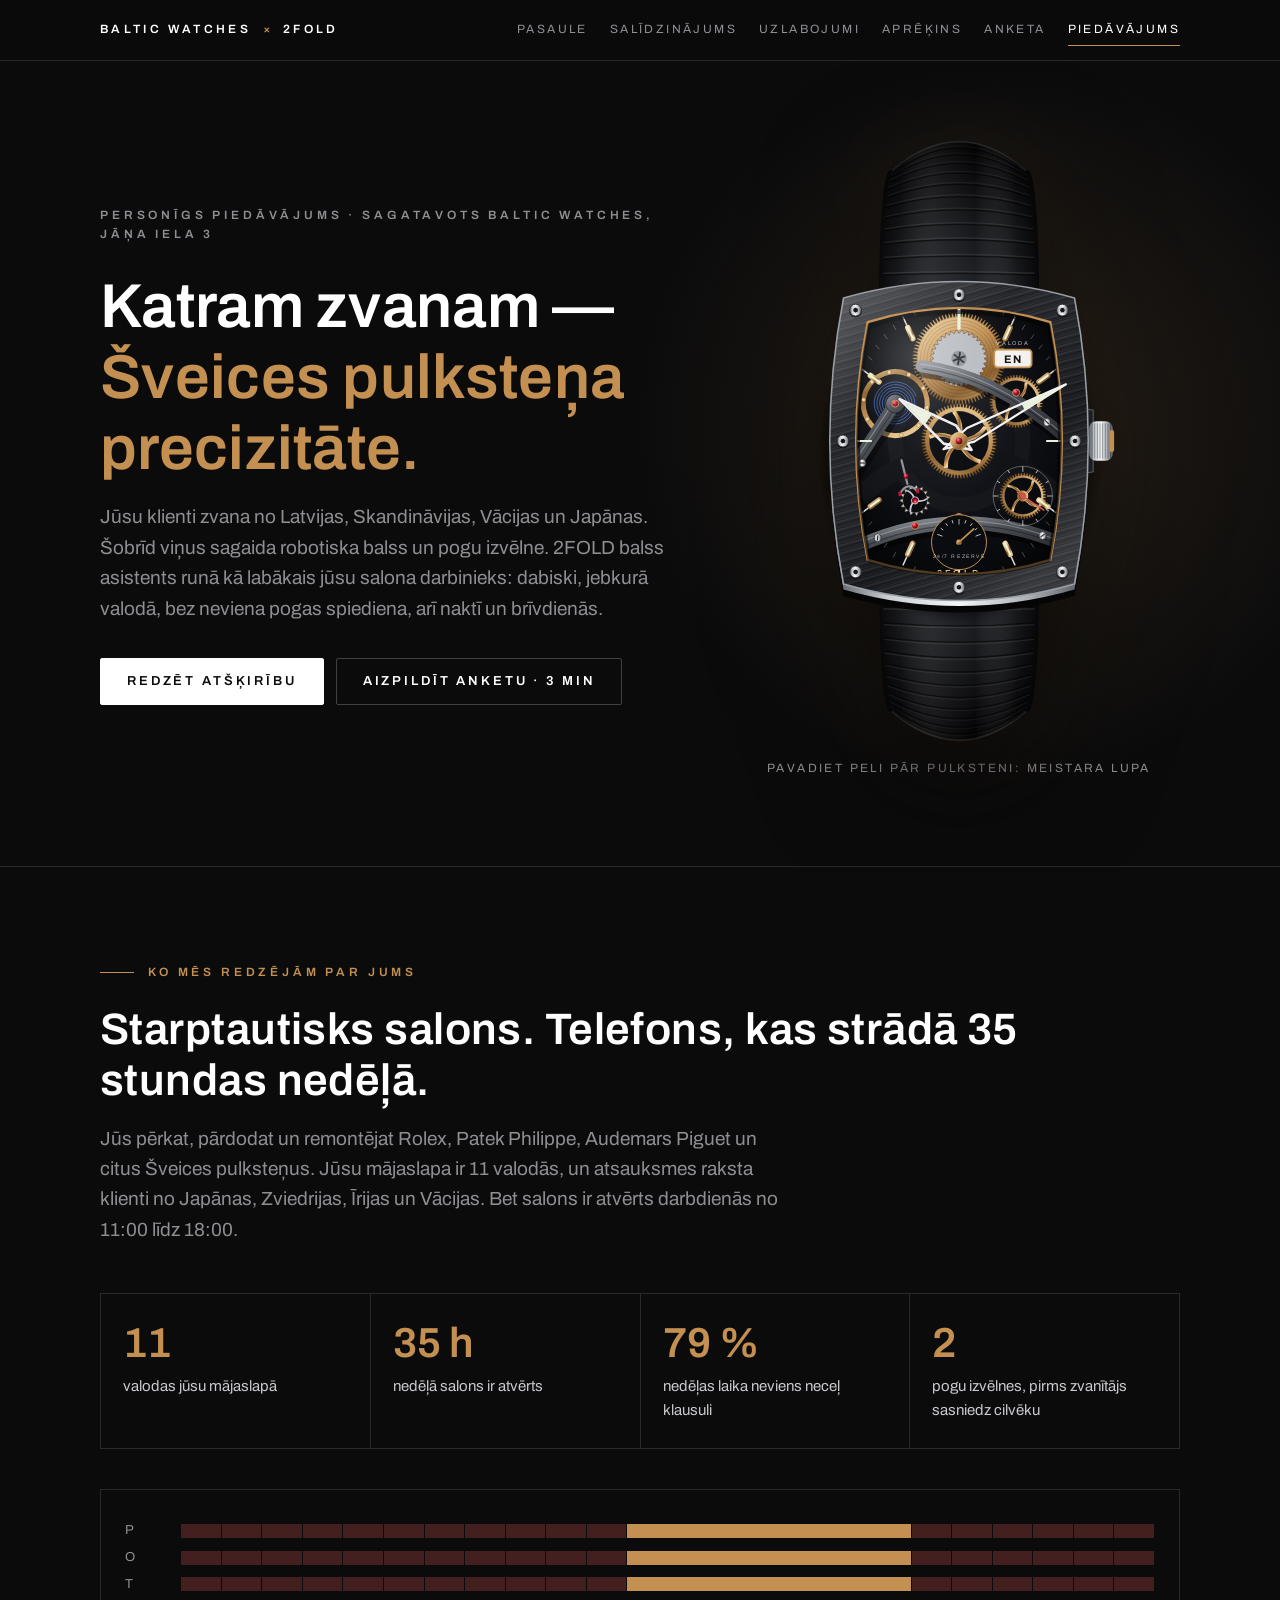
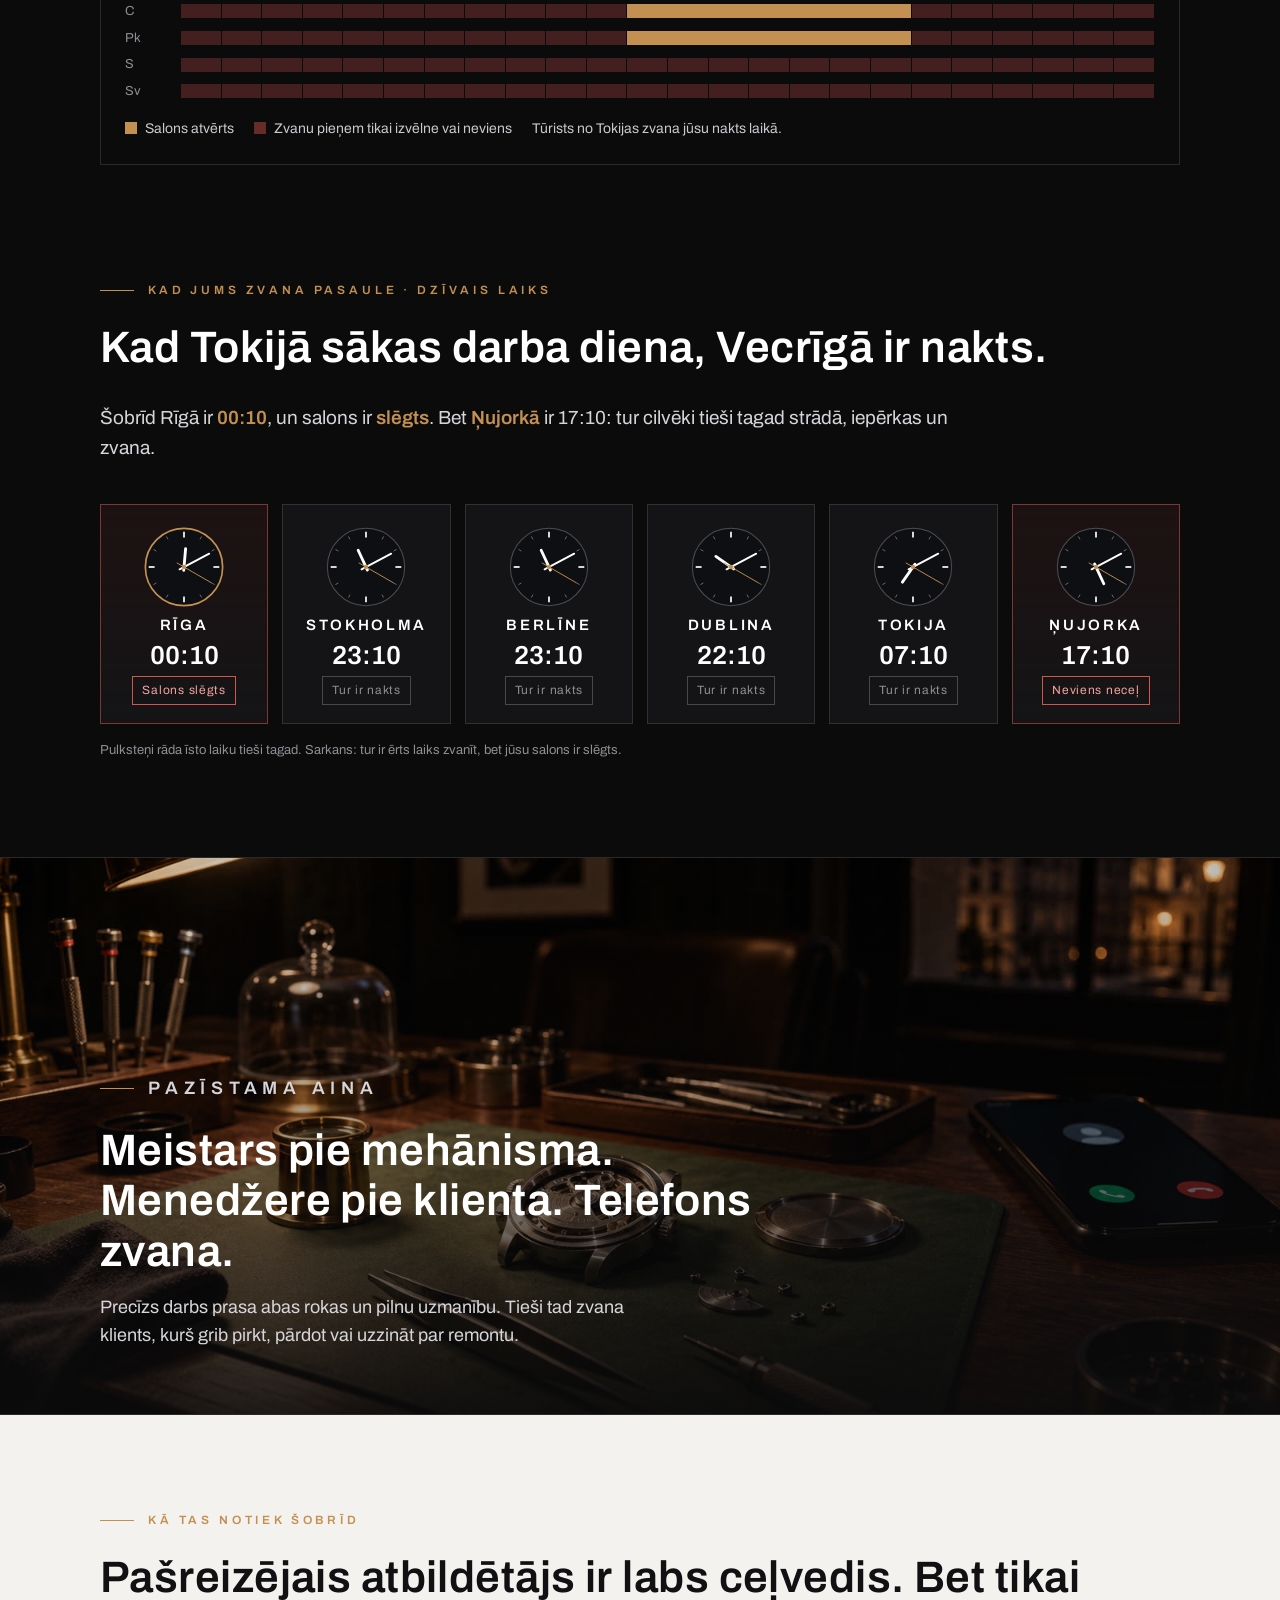
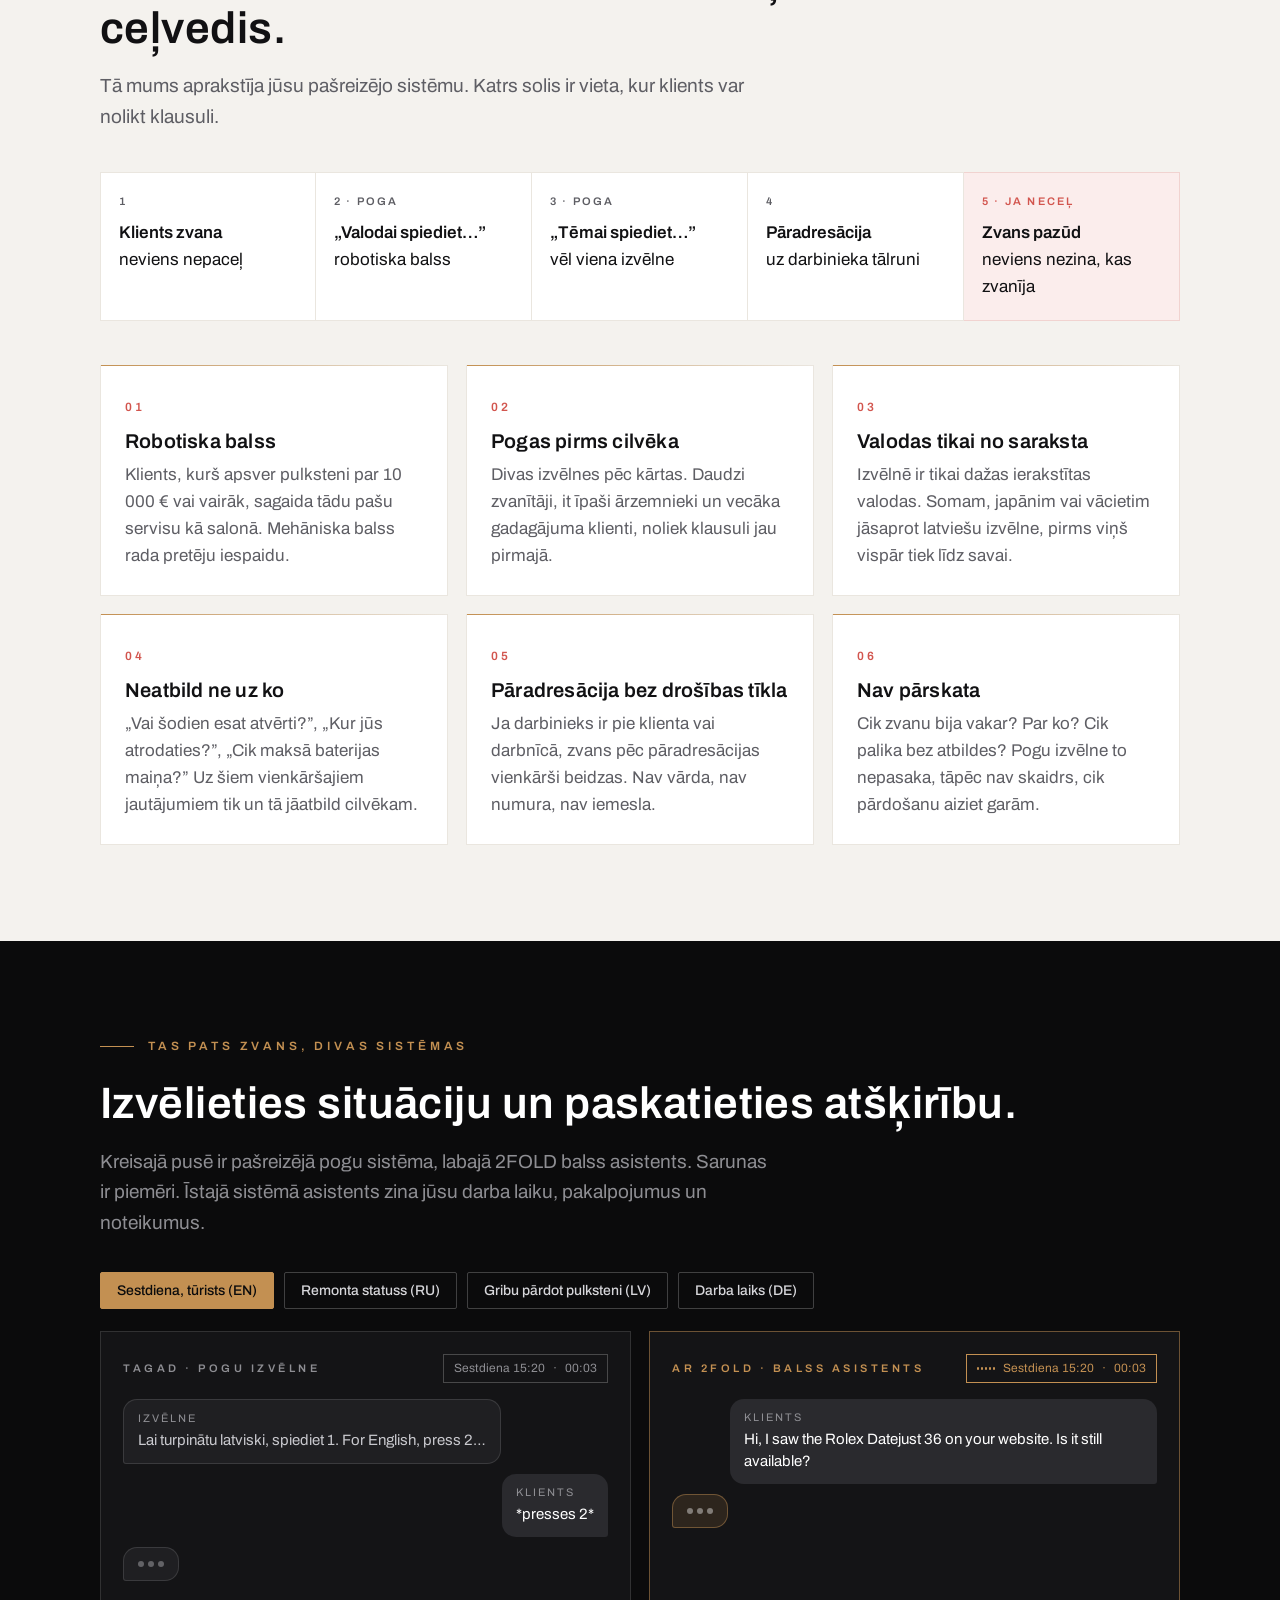
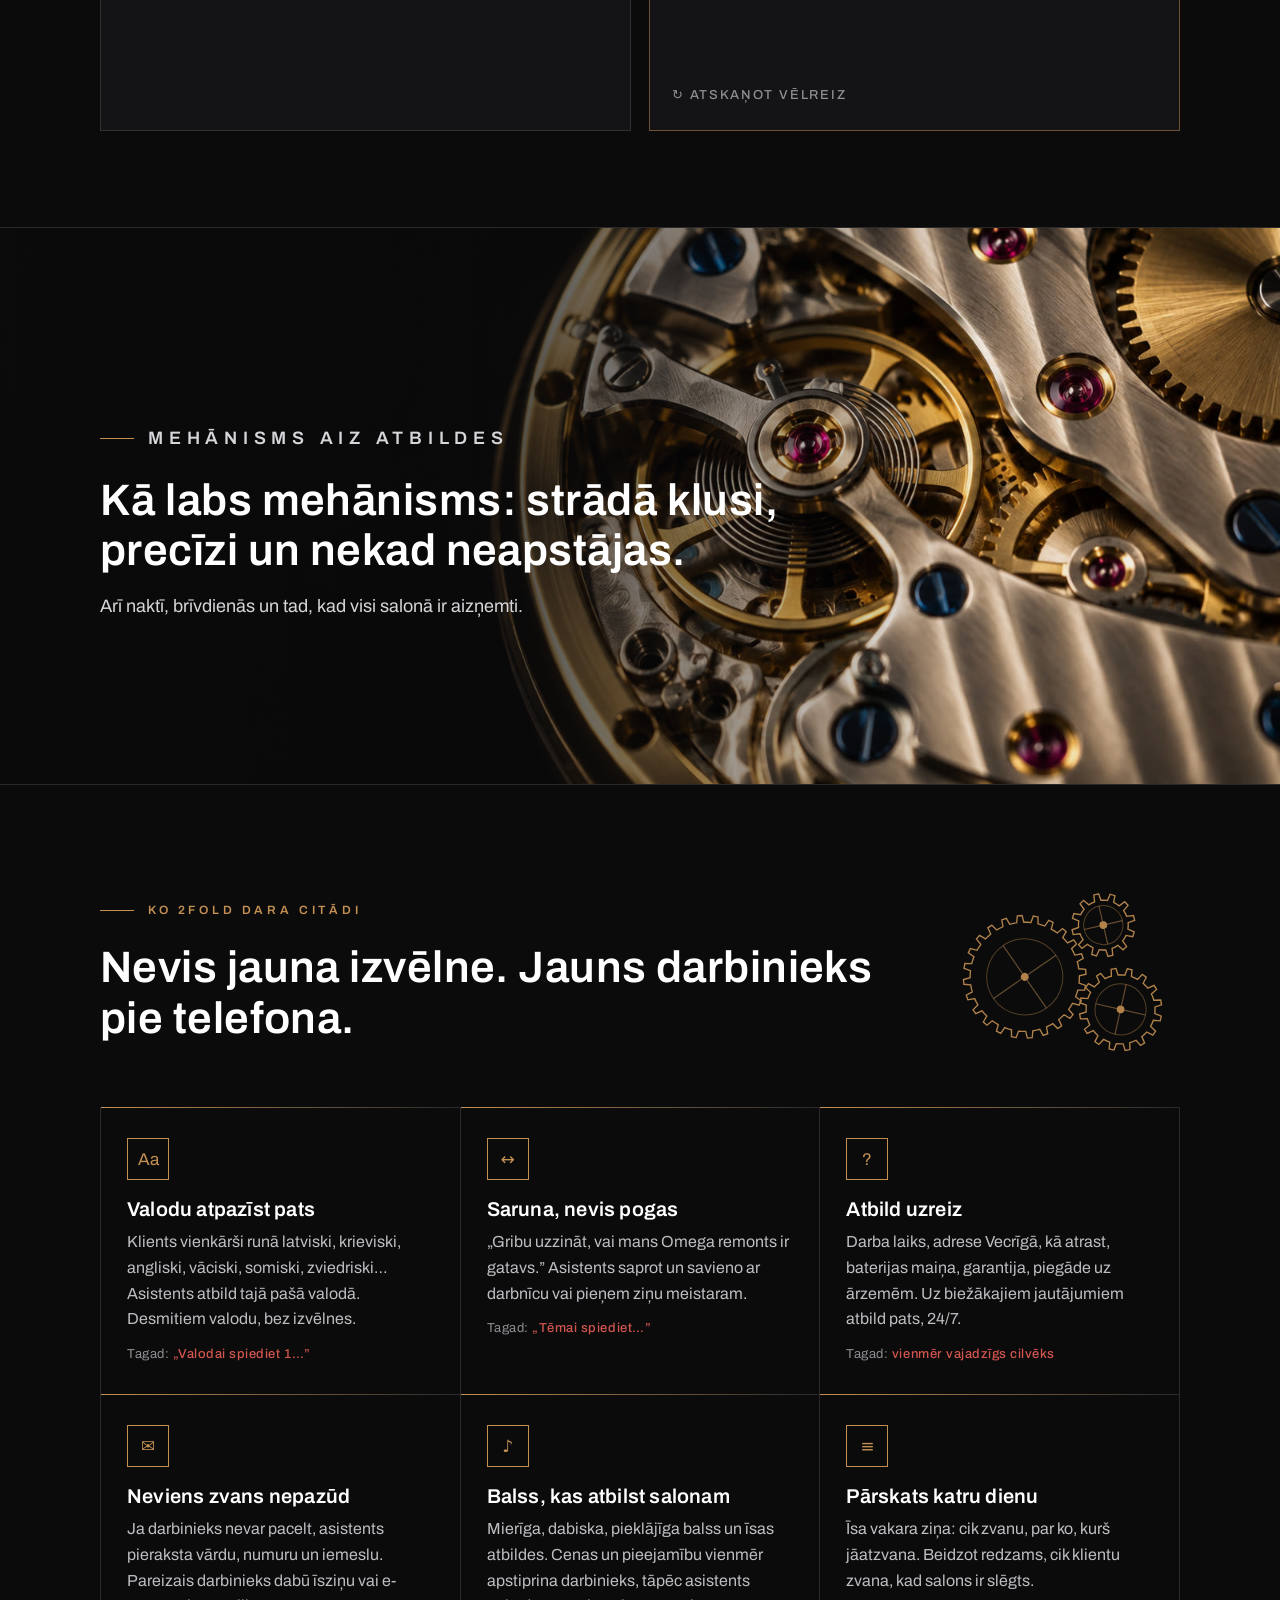
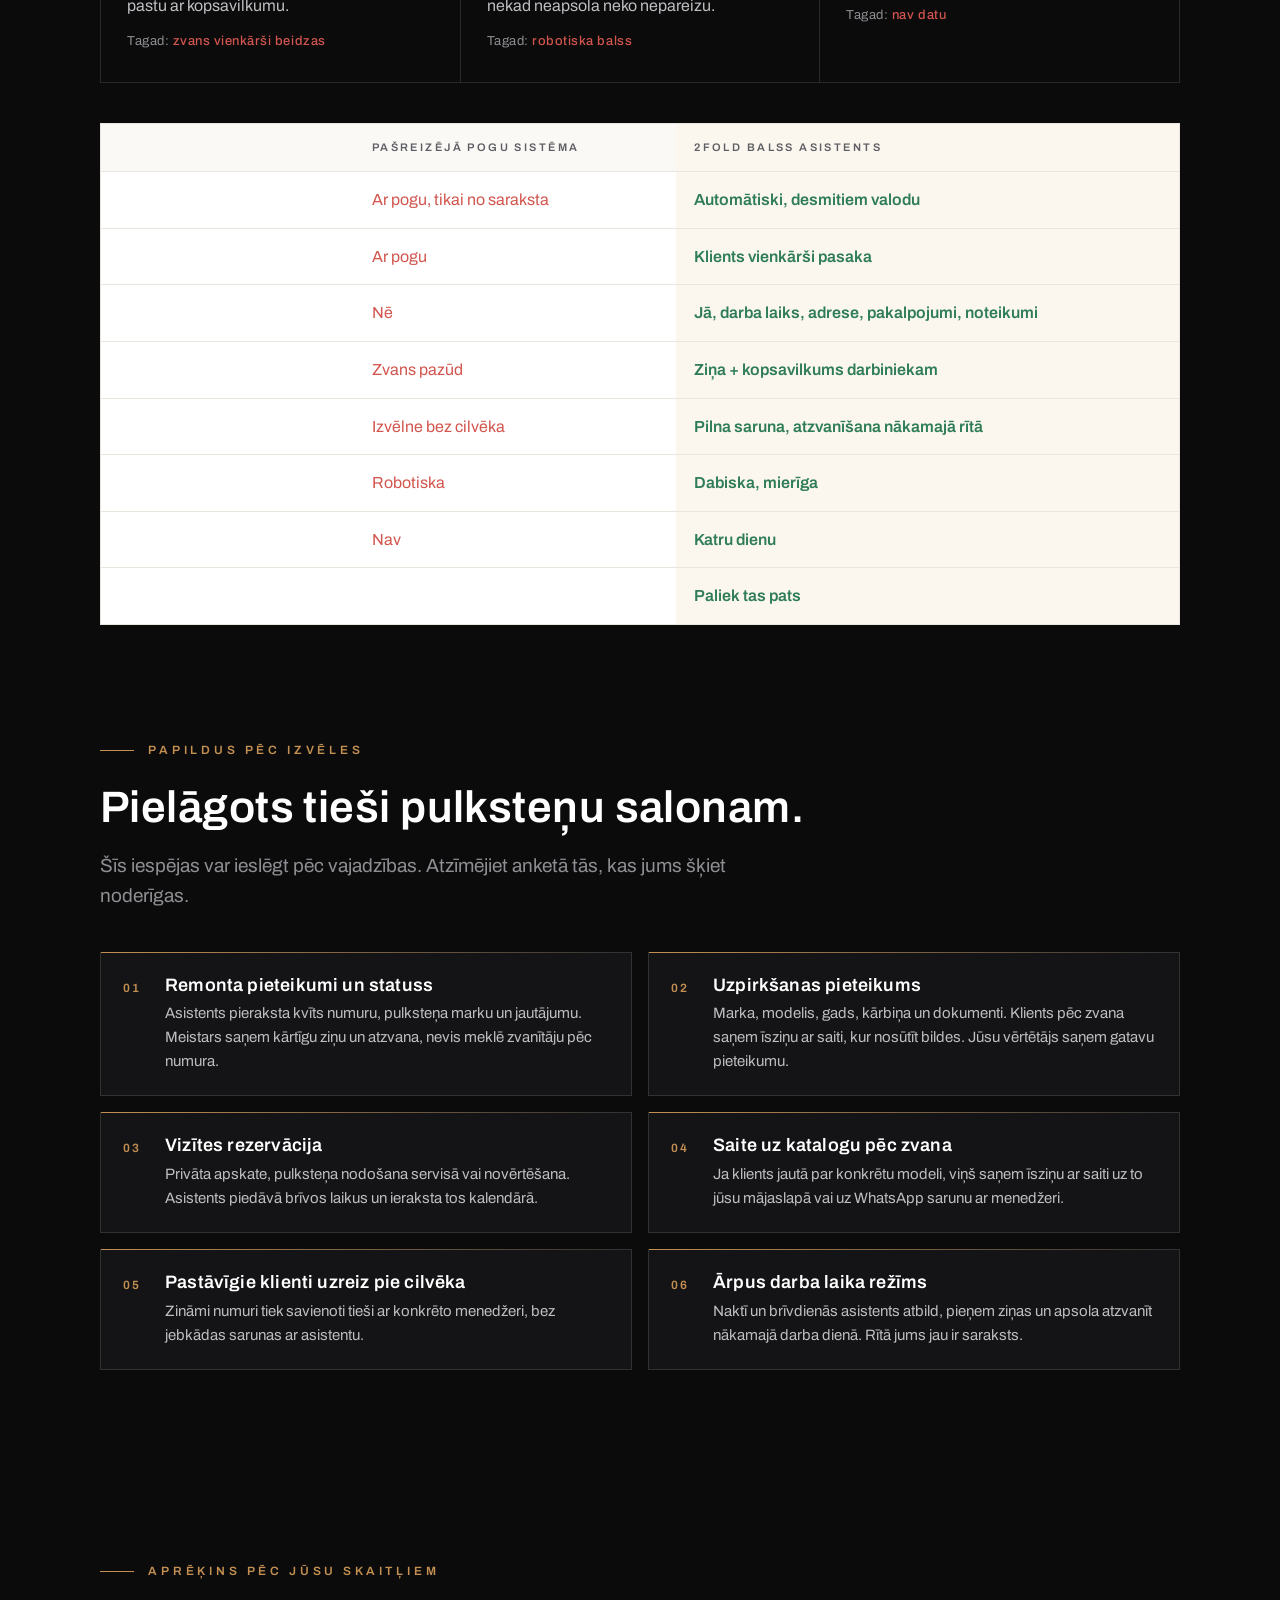
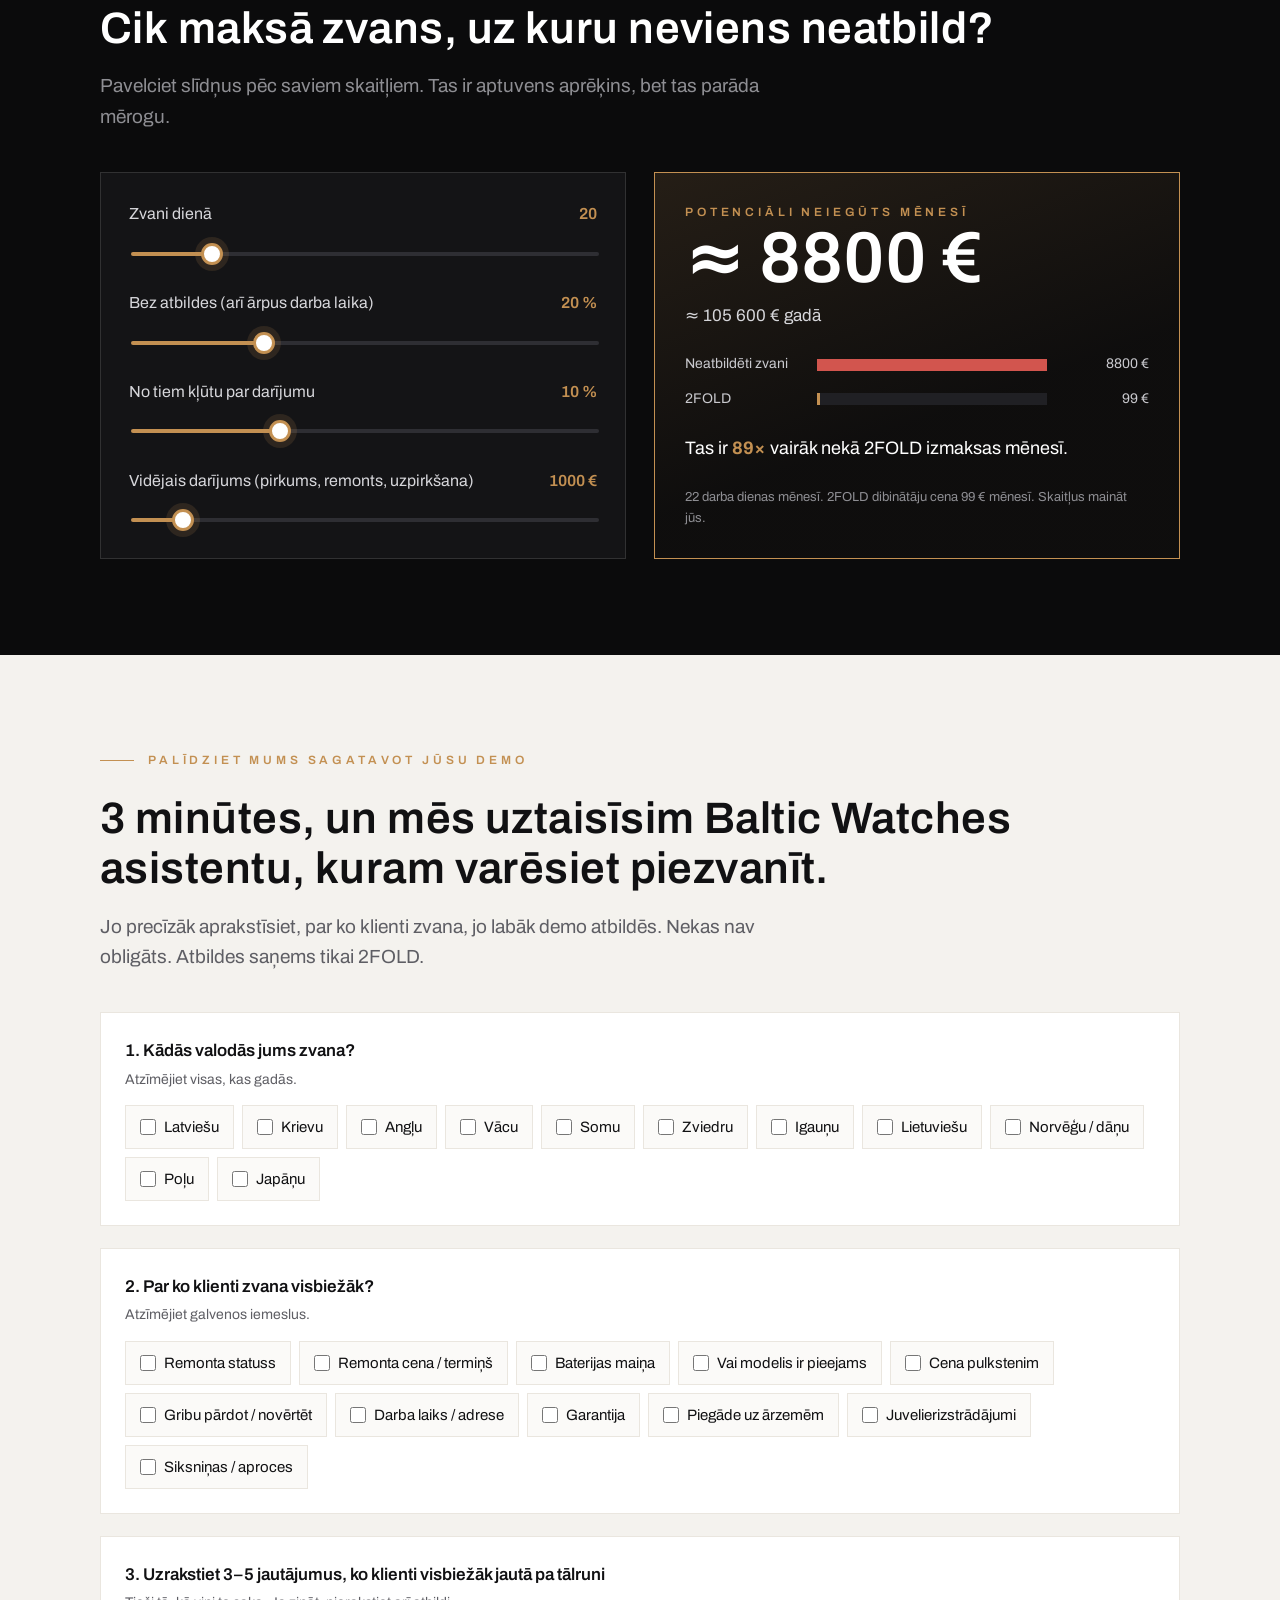
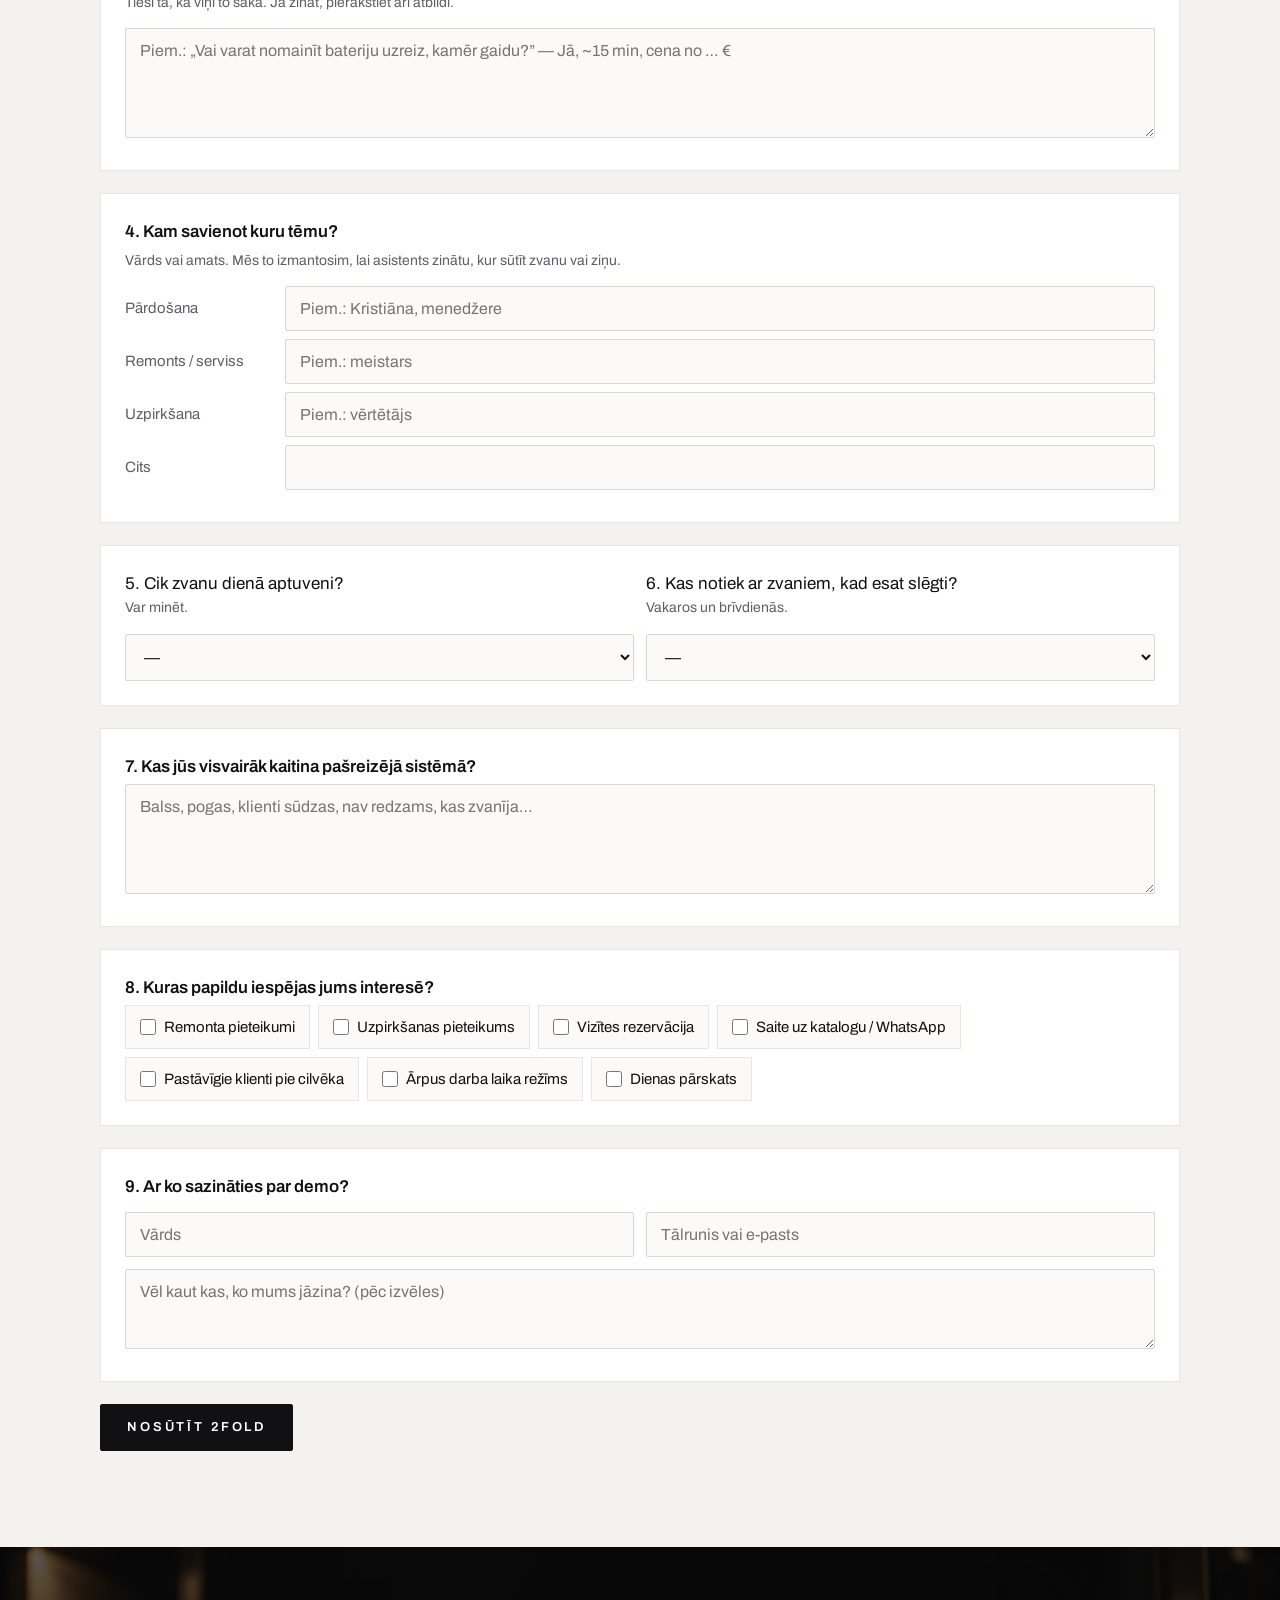
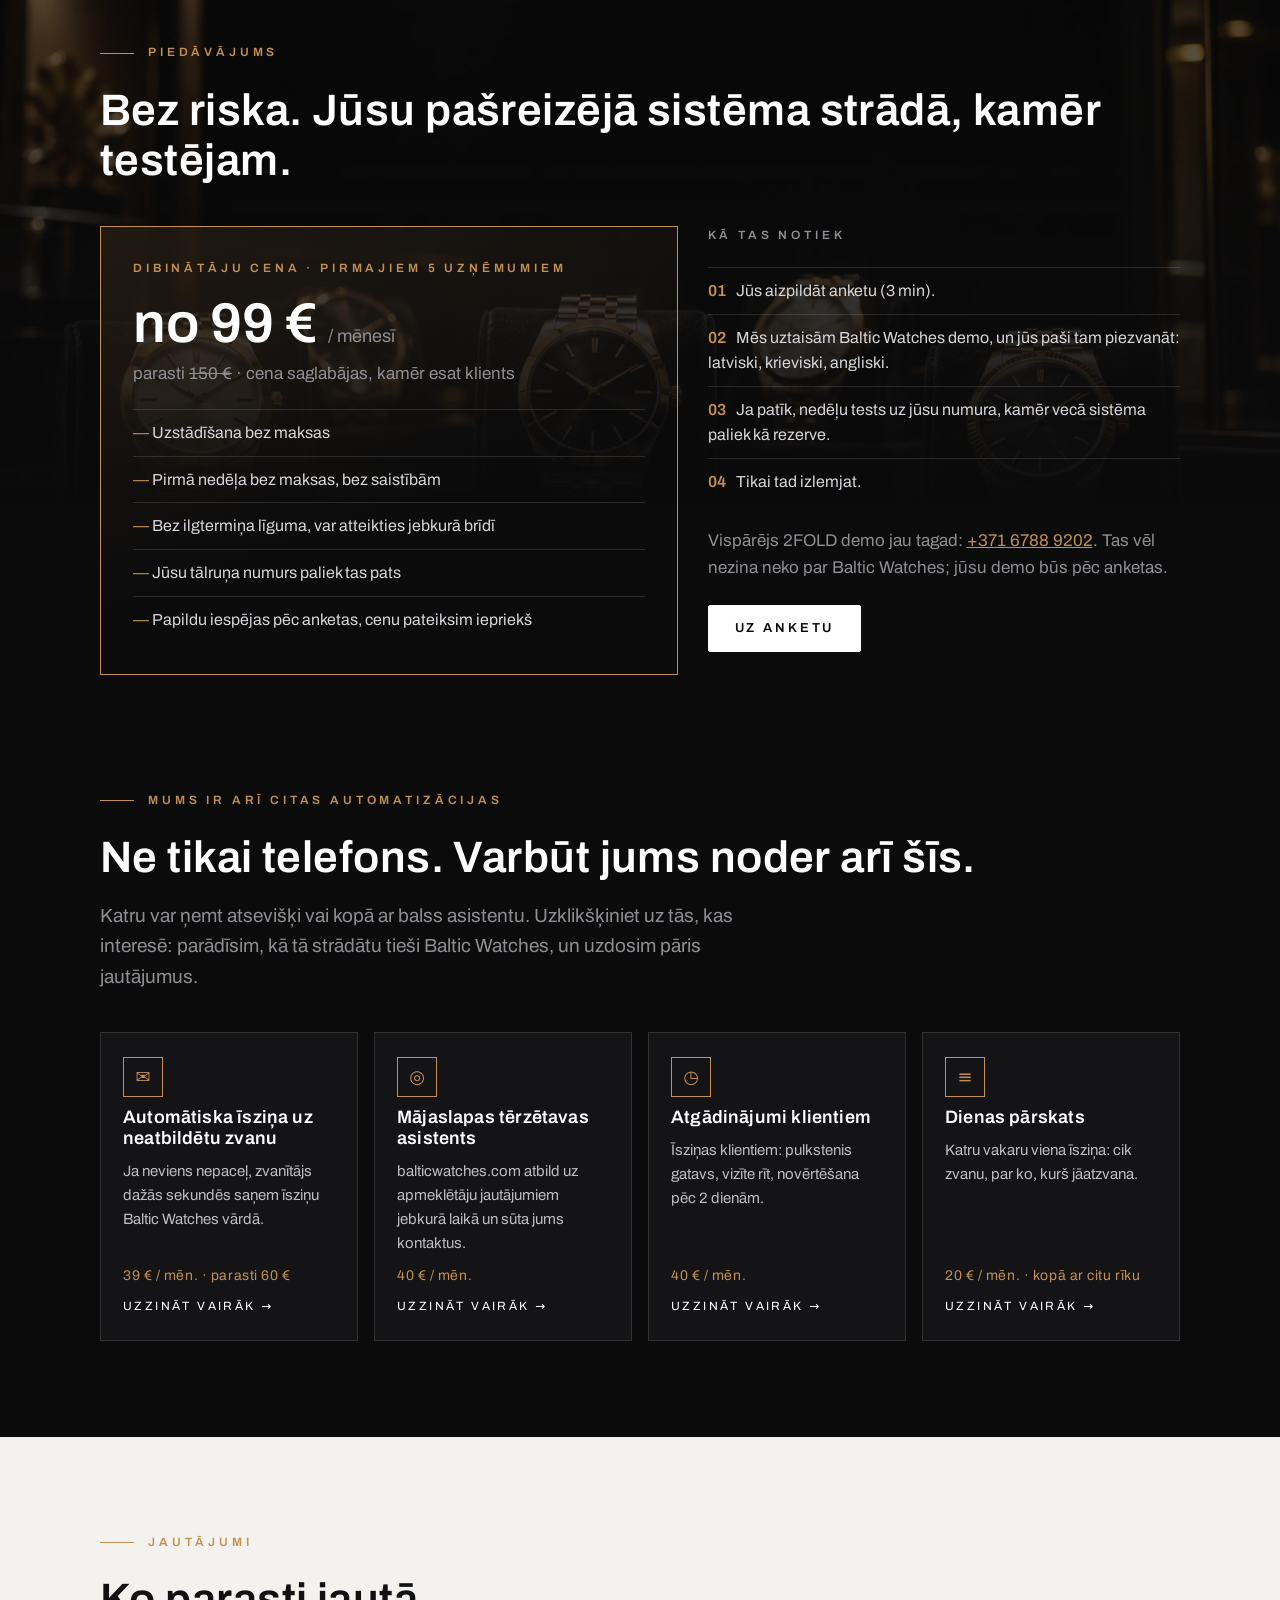
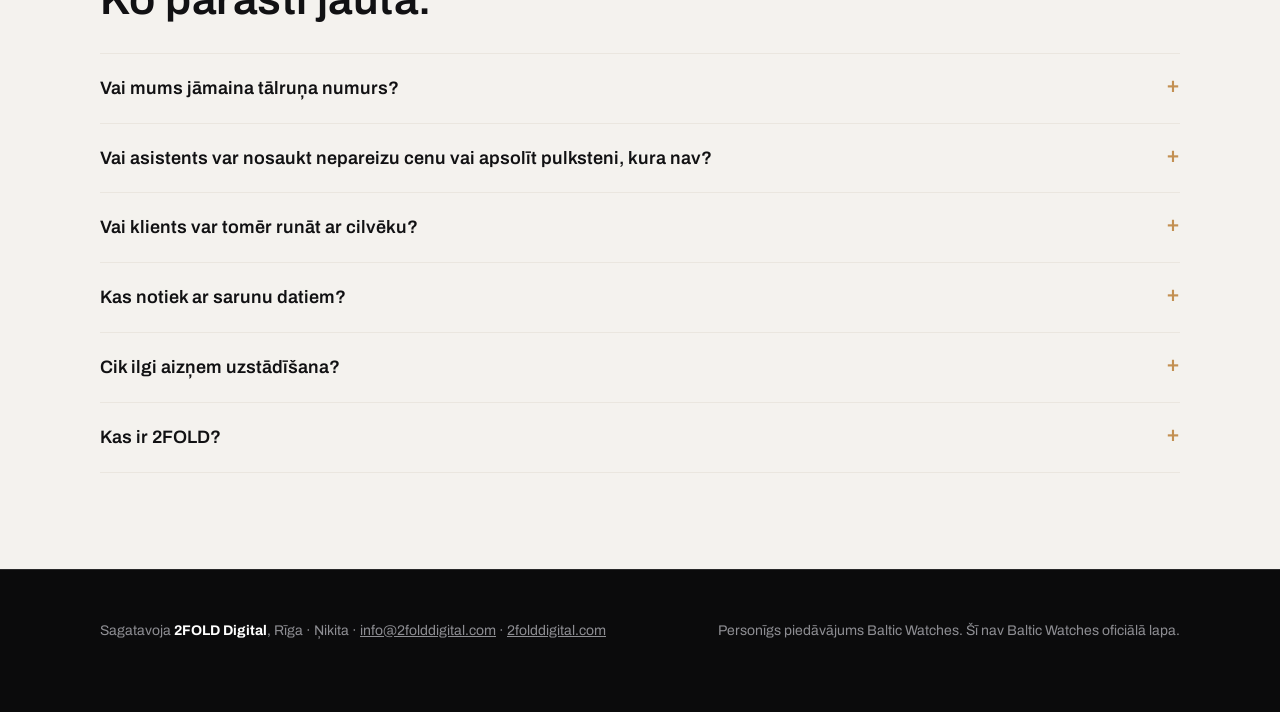
==== commit a503d4c2: "Add files via upload" ====
--- a/baltic-watches/index.html
+++ b/baltic-watches/index.html
@@ -59,7 +59,7 @@
   .top nav{display:flex;gap:22px}
   .top nav a{font-size:12px;letter-spacing:.2em;text-transform:uppercase;text-decoration:none;color:var(--grey);transition:color .2s}
   .top nav a:hover{color:var(--white)}
-  @media (max-width:760px){.top nav{display:none}}
+  @media (max-width:980px){.top nav{display:none}}
 
   /* hero */
   .hero{position:relative;padding:72px 0 88px;overflow:hidden;border-bottom:1px solid var(--line)}
@@ -252,6 +252,55 @@
   #piedavajums .wrap{position:relative}
   @media (prefers-reduced-motion:reduce){.watch{animation:none}.wd>span{transform:none;transition:none}.band .bg{transform:none;transition:none}.week .open,.up.reveal:before,.opt.reveal:before,.prob.reveal:before{transform:none;transition:none}}
 
+  /* ---- v3 (19 Nov night): world clocks, calculator, nav state, mobile CTA ---- */
+  .hero{background:radial-gradient(520px 520px at var(--mx,78%) var(--my,45%),rgba(195,144,82,.16),transparent 70%),var(--black)}
+  .watchwrap{max-width:440px}
+  .cities{display:grid;grid-template-columns:repeat(6,1fr);gap:14px;margin-top:40px}
+  .city{border:1px solid var(--line);background:var(--black-2);padding:20px 16px 18px;display:flex;flex-direction:column;align-items:center;gap:8px;text-align:center;transition:border-color .4s,background .4s}
+  .city svg{width:84px;height:84px}
+  .city h3{font-size:15px;letter-spacing:.18em;text-transform:uppercase}
+  .city .tm{font-size:26px;font-weight:600;font-variant-numeric:tabular-nums;line-height:1}
+  .city .st{font-size:12px;letter-spacing:.06em;padding:4px 9px;border:1px solid var(--line-2);color:var(--grey)}
+  .city.home{border-color:rgba(195,144,82,.6)}
+  .city.miss{border-color:rgba(210,85,78,.55);background:linear-gradient(180deg,rgba(210,85,78,.09),var(--black-2))}
+  .city.miss .st{border-color:var(--red);color:#F0A39D}
+  .city.ok .st{border-color:var(--ok);color:#9FE0BD}
+  .nowline{margin-top:30px;font-size:19px;color:#D6D6DA;max-width:860px;min-height:3.2em}
+  .nowline b{color:var(--gold);font-weight:600}
+  @media (max-width:1000px){.cities{grid-template-columns:repeat(3,1fr)}}
+  @media (max-width:560px){.cities{grid-template-columns:repeat(2,1fr)}.city svg{width:70px;height:70px}}
+  .calc{display:grid;grid-template-columns:1fr 1fr;gap:28px;margin-top:40px;align-items:stretch}
+  .sliders{border:1px solid var(--line);background:var(--black-2);padding:28px;display:grid;gap:26px}
+  .sl label{display:flex;justify-content:space-between;gap:12px;font-size:16px;color:#D6D6DA;margin-bottom:10px}
+  .sl output{color:var(--gold);font-weight:600;font-variant-numeric:tabular-nums;white-space:nowrap}
+  input[type=range]{-webkit-appearance:none;appearance:none;width:100%;height:4px;border-radius:2px;background:linear-gradient(90deg,var(--gold) var(--p,50%),#2E2E33 var(--p,50%));outline-offset:6px}
+  input[type=range]::-webkit-slider-thumb{-webkit-appearance:none;width:22px;height:22px;border-radius:50%;background:#fff;border:3px solid var(--gold);cursor:grab;box-shadow:0 0 0 6px rgba(195,144,82,.15)}
+  input[type=range]::-moz-range-thumb{width:18px;height:18px;border-radius:50%;background:#fff;border:3px solid var(--gold);cursor:grab}
+  .result{border:1px solid var(--gold);padding:30px;background:linear-gradient(160deg,rgba(195,144,82,.14),rgba(195,144,82,.02) 60%);display:flex;flex-direction:column;justify-content:space-between;gap:20px}
+  .result .big{font-size:clamp(44px,6vw,72px);font-weight:600;line-height:1;font-variant-numeric:tabular-nums}
+  .result .yr{color:#D6D6DA;margin-top:8px}
+  .bars{display:grid;gap:12px}
+  .bars .row{display:grid;grid-template-columns:120px 1fr 90px;align-items:center;gap:12px;font-size:14px;color:#C9C9CE}
+  .bars .tr{height:12px;background:#202024;position:relative;overflow:hidden}
+  .bars .fill{position:absolute;inset:0 auto 0 0;width:0;transition:width .7s var(--ease)}
+  .bars .row:first-child .fill{background:var(--red)}
+  .bars .row:last-child .fill{background:var(--gold)}
+  .bars .v{text-align:right;font-variant-numeric:tabular-nums}
+  .ratio{font-size:18px}
+  .ratio b{color:var(--gold)}
+  .fine{font-size:13px;color:var(--grey)}
+  @media (max-width:860px){.calc{grid-template-columns:1fr}.bars .row{grid-template-columns:90px 1fr 76px}}
+  .top nav a.on{color:var(--white)}
+  .top nav a{position:relative}
+  .top nav a:after{content:"";position:absolute;left:0;right:0;bottom:-6px;height:1px;background:var(--gold);transform:scaleX(0);transition:transform .4s var(--ease)}
+  .top nav a.on:after{transform:scaleX(1)}
+  details[open] p{animation:fd .5s var(--ease)}
+  @keyframes fd{from{opacity:0;transform:translateY(-6px)}to{opacity:1;transform:none}}
+  .mcta{position:fixed;left:12px;right:12px;bottom:12px;z-index:30;display:none;justify-content:center;transform:translateY(140%);transition:transform .5s var(--ease)}
+  .mcta.on{transform:none}
+  .mcta .btn{width:100%;justify-content:center;background:var(--gold);border-color:var(--gold);color:var(--black);box-shadow:0 12px 30px rgba(0,0,0,.5)}
+  @media (max-width:760px){.mcta{display:flex}}
+
   /* other tools */
   .tools{display:grid;grid-template-columns:repeat(4,1fr);gap:16px;margin-top:40px}
   .tool{all:unset;box-sizing:border-box;display:flex;flex-direction:column;gap:10px;border:1px solid var(--line);background:var(--black-2);padding:24px 22px;cursor:pointer;transition:border-color .3s,transform .3s var(--ease),background .3s}
@@ -288,12 +337,12 @@
   <div class="wrap">
     <div class="pair">Baltic Watches <i>×</i> 2FOLD</div>
     <nav aria-label="Lapas sadaļas">
-      <a href="#problema">Problēma</a>
+      <a href="#pasaule">Pasaule</a>
       <a href="#salidzinajums">Salīdzinājums</a>
       <a href="#uzlabojumi">Uzlabojumi</a>
+      <a href="#aprekins">Aprēķins</a>
       <a href="#anketa">Anketa</a>
       <a href="#piedavajums">Piedāvājums</a>
-      <a href="#citi">Citi rīki</a>
     </nav>
   </div>
 </div>
@@ -311,51 +360,59 @@
     </div>
     <div class="watchcol">
       <div class="watchwrap" id="watchwrap">
-        <svg class="watch" id="watch" viewBox="0 0 400 520" role="img" aria-label="Rokas pulkstenis, kas rāda pašreizējo laiku un datumu">
+        <!-- Skeleton tonneau watch (19 Nov): carbon bezel with 8 screws, open movement (barrel, gear train,
+             escapement, balance with hairspring) driven by real time, skeleton hands, small seconds,
+             a "VALODA" window that cycles languages, a power-reserve gauge, rubber strap curving away. -->
+        <svg class="watch" id="watch" viewBox="0 0 400 560" role="img" aria-label="Skeleton rokas pulkstenis ar redzamu mehānismu, kas rāda pašreizējo laiku">
           <defs>
-            <linearGradient id="steel" x1="0" y1="0" x2="1" y2="1"><stop offset="0" stop-color="#FDFDFD"/><stop offset=".22" stop-color="#C3C7CD"/><stop offset=".48" stop-color="#6C7178"/><stop offset=".7" stop-color="#E2E5E8"/><stop offset="1" stop-color="#80858C"/></linearGradient>
-            <linearGradient id="steelV" x1="0" y1="0" x2="1" y2="0"><stop offset="0" stop-color="#5D6168"/><stop offset=".2" stop-color="#D9DCE0"/><stop offset=".5" stop-color="#F7F8F9"/><stop offset=".8" stop-color="#B5B9BE"/><stop offset="1" stop-color="#5D6168"/></linearGradient>
-            <linearGradient id="brushed" x1="0" y1="0" x2="1" y2="0"><stop offset="0" stop-color="#7B8087"/><stop offset=".5" stop-color="#B9BDC2"/><stop offset="1" stop-color="#7B8087"/></linearGradient>
-            <linearGradient id="gold" x1="0" y1="0" x2="1" y2="1"><stop offset="0" stop-color="#F7DDA6"/><stop offset=".45" stop-color="#C39052"/><stop offset=".7" stop-color="#8A5E2A"/><stop offset="1" stop-color="#E9C485"/></linearGradient>
-            <radialGradient id="dialG" cx="45%" cy="38%" r="70%"><stop offset="0" stop-color="#262A36"/><stop offset=".6" stop-color="#12141C"/><stop offset="1" stop-color="#07080C"/></radialGradient>
-            <radialGradient id="glareG" cx="30%" cy="22%" r="55%"><stop offset="0" stop-color="#fff" stop-opacity=".2"/><stop offset=".6" stop-color="#fff" stop-opacity=".03"/><stop offset="1" stop-color="#fff" stop-opacity="0"/></radialGradient>
-            <clipPath id="dialClip"><circle cx="200" cy="260" r="134"/></clipPath>
+            <linearGradient id="steelV" x1="0" y1="0" x2="1" y2="0"><stop offset="0" stop-color="#4E5258"/><stop offset=".22" stop-color="#C9CDD2"/><stop offset=".5" stop-color="#F4F5F6"/><stop offset=".78" stop-color="#A8ACB2"/><stop offset="1" stop-color="#4E5258"/></linearGradient>
+            <linearGradient id="gold" x1="0" y1="0" x2="1" y2="1"><stop offset="0" stop-color="#F7DDA6"/><stop offset=".45" stop-color="#C39052"/><stop offset=".72" stop-color="#8A5E2A"/><stop offset="1" stop-color="#E9C485"/></linearGradient>
+            <linearGradient id="titan" x1="0" y1="0" x2="1" y2="1"><stop offset="0" stop-color="#8D9299"/><stop offset=".45" stop-color="#4A4E55"/><stop offset="1" stop-color="#2A2D32"/></linearGradient>
+            <pattern id="carbon" width="9" height="7" patternUnits="userSpaceOnUse" patternTransform="rotate(-16)"><rect width="9" height="7" fill="#141518"/><rect width="9" height="2.2" fill="#2A2C31"/><rect y="3.6" width="9" height="1.1" fill="#202227"/><rect y="5.6" width="9" height=".6" fill="#33353B"/></pattern>
+            <linearGradient id="caseHi" x1="0" y1="0" x2=".7" y2="1"><stop offset="0" stop-color="#fff" stop-opacity=".32"/><stop offset=".35" stop-color="#fff" stop-opacity=".04"/><stop offset=".7" stop-color="#000" stop-opacity=".1"/><stop offset="1" stop-color="#fff" stop-opacity=".12"/></linearGradient>
+            <radialGradient id="baseG" cx="50%" cy="45%" r="65%"><stop offset="0" stop-color="#1A1C23"/><stop offset=".7" stop-color="#0B0C10"/><stop offset="1" stop-color="#040506"/></radialGradient>
+            <radialGradient id="ruby" cx="35%" cy="30%" r="70%"><stop offset="0" stop-color="#FF8A9B"/><stop offset=".45" stop-color="#C0132F"/><stop offset="1" stop-color="#4A0010"/></radialGradient>
+            <radialGradient id="glareG" cx="28%" cy="18%" r="60%"><stop offset="0" stop-color="#fff" stop-opacity=".22"/><stop offset=".5" stop-color="#fff" stop-opacity=".04"/><stop offset="1" stop-color="#fff" stop-opacity="0"/></radialGradient>
+            <linearGradient id="strapUp" x1="0" y1="1" x2="0" y2="0"><stop offset="0" stop-color="#26272C"/><stop offset=".55" stop-color="#16171A"/><stop offset=".88" stop-color="#08080A"/><stop offset="1" stop-color="#020203"/></linearGradient>
+            <linearGradient id="strapDn" x1="0" y1="0" x2="0" y2="1"><stop offset="0" stop-color="#26272C"/><stop offset=".55" stop-color="#16171A"/><stop offset=".88" stop-color="#08080A"/><stop offset="1" stop-color="#020203"/></linearGradient>
+            <linearGradient id="strapSide" x1="0" y1="0" x2="1" y2="0"><stop offset="0" stop-color="#000" stop-opacity=".75"/><stop offset=".14" stop-color="#000" stop-opacity=".15"/><stop offset=".34" stop-color="#fff" stop-opacity=".07"/><stop offset=".6" stop-color="#fff" stop-opacity="0"/><stop offset=".86" stop-color="#000" stop-opacity=".2"/><stop offset="1" stop-color="#000" stop-opacity=".8"/></linearGradient>
+            <clipPath id="openClip"><path d="M117 172 Q200 146 283 172 Q304 280 283 388 Q200 414 117 388 Q96 280 117 172 Z"/></clipPath>
+            <clipPath id="langClip"><rect x="232" y="197" width="34" height="16" rx="3"/></clipPath>
+            <filter id="soft" x="-20%" y="-20%" width="140%" height="140%"><feGaussianBlur stdDeviation="6"/></filter>
           </defs>
           <g id="watchG">
-            <!-- bracelet -->
-            <g id="bracelet"></g>
-            <!-- lugs -->
-            <path d="M120 140 Q130 112 152 106 L248 106 Q270 112 280 140 L280 380 Q270 408 248 414 L152 414 Q130 408 120 380 Z" fill="url(#steelV)"/>
-            <!-- crown -->
-            <g><rect x="352" y="244" width="22" height="32" rx="4" fill="url(#steelV)"/><g id="crownGrooves"></g><rect x="346" y="250" width="10" height="20" fill="#9EA3A9"/></g>
-            <!-- case + fluted bezel -->
-            <circle cx="200" cy="260" r="160" fill="url(#steel)"/>
-            <circle cx="200" cy="260" r="152" fill="#9FA4AA"/>
-            <g id="flutes"></g>
-            <circle cx="200" cy="260" r="139" fill="#0E0F14" stroke="#C39052" stroke-width="1.2"/>
-            <!-- dial -->
-            <g clip-path="url(#dialClip)">
-              <circle cx="200" cy="260" r="134" fill="url(#dialG)"/>
-              <g id="sun" opacity=".55"></g>
+            <!-- rubber strap: wraps away from the viewer (narrows, darkens, ribs bunch up, arched end) -->
+            <g id="strap"></g>
+            <!-- shadow of the case on the strap -->
+            <ellipse cx="200" cy="292" rx="122" ry="148" fill="#000" opacity=".55" filter="url(#soft)"/>
+            <!-- crown + guard -->
+            <g><path d="M300 248 L322 252 L322 308 L300 312 Z" fill="#1C1D21" stroke="#56595F"/><rect x="318" y="262" width="22" height="36" rx="7" fill="url(#steelV)"/><g id="crownGrooves"></g><rect x="337" y="270" width="4" height="20" rx="2" fill="#C39052"/></g>
+            <!-- case: thickness, caseband, carbon bezel -->
+            <path d="M95 150 Q200 120 305 150 Q330 280 305 410 Q200 440 95 410 Q70 280 95 150 Z" fill="#050506" transform="translate(0 11)"/>
+            <path d="M95 150 Q200 120 305 150 Q330 280 305 410 Q200 440 95 410 Q70 280 95 150 Z" fill="url(#steelV)" transform="translate(0 5)"/>
+            <path d="M95 150 Q200 120 305 150 Q330 280 305 410 Q200 440 95 410 Q70 280 95 150 Z" fill="url(#carbon)"/>
+            <path d="M95 150 Q200 120 305 150 Q330 280 305 410 Q200 440 95 410 Q70 280 95 150 Z" fill="url(#caseHi)" stroke="#9AA0A7" stroke-width="1.4"/>
+            <g id="screws"></g>
+            <!-- the open movement -->
+            <g clip-path="url(#openClip)">
+              <path d="M117 172 Q200 146 283 172 Q304 280 283 388 Q200 414 117 388 Q96 280 117 172 Z" fill="url(#baseG)"/>
+              <g id="plate"></g>
+              <g id="wheels"></g>
+              <g id="bridges"></g>
+              <g id="flange"></g>
+              <g id="indicators"></g>
             </g>
-            <g id="track"></g>
-            <g id="indices"></g>
-            <text x="200" y="196" text-anchor="middle" fill="#E9C485" font-family="Archivo, sans-serif" font-weight="600" font-size="15" letter-spacing="3">2FOLD</text>
-            <text x="200" y="210" text-anchor="middle" fill="rgba(255,255,255,.55)" font-family="Archivo, sans-serif" font-size="6.5" letter-spacing="2.5">RĪGA</text>
-            <text x="200" y="322" text-anchor="middle" fill="rgba(255,255,255,.7)" font-family="Archivo, sans-serif" font-size="7.5" letter-spacing="2.6">VIENMĒR ATBILDĒTS</text>
-            <text x="200" y="333" text-anchor="middle" fill="#C39052" font-family="Archivo, sans-serif" font-size="6" letter-spacing="2.6">24 / 7 · JEBKURĀ VALODĀ</text>
-            <!-- date window -->
-            <rect x="282" y="250" width="30" height="20" rx="1.5" fill="#F4F2EE" stroke="url(#gold)" stroke-width="2.4"/>
-            <text id="date" x="297" y="265" text-anchor="middle" fill="#111" font-family="Archivo, sans-serif" font-weight="600" font-size="13">19</text>
+            <path d="M117 172 Q200 146 283 172 Q304 280 283 388 Q200 414 117 388 Q96 280 117 172 Z" fill="none" stroke="#C39052" stroke-width="2.2"/>
+            <path d="M117 172 Q200 146 283 172 Q304 280 283 388 Q200 414 117 388 Q96 280 117 172 Z" fill="none" stroke="#000" stroke-opacity=".6" stroke-width="7" transform="translate(0 2) scale(1)" style="mix-blend-mode:multiply" clip-path="url(#openClip)"/>
             <!-- hands -->
-            <g id="hand-h"><polygon points="200,186 207,260 200,272" fill="#F2D49B"/><polygon points="200,186 193,260 200,272" fill="#A9773D"/><line x1="200" y1="196" x2="200" y2="244" stroke="#F4F2EE" stroke-width="2.4" opacity=".85"/></g>
-            <g id="hand-m"><polygon points="200,140 205.5,260 200,270" fill="#F2D49B"/><polygon points="200,140 194.5,260 200,270" fill="#A9773D"/><line x1="200" y1="150" x2="200" y2="236" stroke="#F4F2EE" stroke-width="1.8" opacity=".85"/></g>
-            <g id="hand-s"><line x1="200" y1="292" x2="200" y2="134" stroke="#C39052" stroke-width="1.4"/><circle cx="200" cy="286" r="4.5" fill="#C39052"/><circle cx="200" cy="260" r="6" fill="url(#gold)"/><circle cx="200" cy="260" r="2" fill="#5a3d1a"/></g>
+            <g id="hand-h"><polygon points="200,214 210,270 200,294 190,270" fill="rgba(255,255,255,.05)" stroke="#EDEDED" stroke-width="2.4" stroke-linejoin="round"/><polygon points="200,220 205,246 195,246" fill="#E9F2DC"/></g>
+            <g id="hand-m"><polygon points="200,170 207,268 200,296 193,268" fill="rgba(255,255,255,.05)" stroke="#F4F4F4" stroke-width="2" stroke-linejoin="round"/><polygon points="200,176 203.5,214 196.5,214" fill="#E9F2DC"/></g>
+            <circle cx="200" cy="280" r="8" fill="url(#gold)"/><circle cx="200" cy="280" r="3" fill="url(#ruby)"/>
             <!-- crystal glare -->
-            <circle id="glare" cx="200" cy="260" r="139" fill="url(#glareG)"/>
+            <path id="glare" d="M117 172 Q200 146 283 172 Q304 280 283 388 Q200 414 117 388 Q96 280 117 172 Z" fill="url(#glareG)"/>
           </g>
         </svg>
-        <div class="loupe" id="loupe" aria-hidden="true"><svg id="loupeSvg" viewBox="0 0 400 520"><use href="#watchG"/></svg></div>
+        <div class="loupe" id="loupe" aria-hidden="true"><svg id="loupeSvg" viewBox="0 0 400 560"><use href="#watchG"/></svg></div>
       </div>
       <p class="whint">Pavadiet peli pār pulksteni: meistara lupa</p>
     </div>
@@ -385,6 +442,18 @@
       <div class="row"><span>Sv</span><div class="bar"></div></div>
       <div class="legend"><span><i style="background:var(--gold)"></i>Salons atvērts</span><span><i style="background:rgba(210,85,78,.45)"></i>Zvanu pieņem tikai izvēlne vai neviens</span><span>Tūrists no Tokijas zvana jūsu nakts laikā.</span></div>
     </div>
+  </div>
+</section>
+
+<section id="pasaule" aria-labelledby="h-pas" style="padding-top:20px">
+  <div class="wrap">
+    <div class="reveal">
+      <p class="caps eyebrow">Kad jums zvana pasaule · dzīvais laiks</p>
+      <h2 id="h-pas">Kad Tokijā sākas darba diena, Vecrīgā ir nakts.</h2>
+      <p class="nowline" id="nowLine" aria-live="polite"></p>
+    </div>
+    <div class="cities reveal" id="cities"></div>
+    <p class="fine" style="margin-top:16px">Pulksteņi rāda īsto laiku tieši tagad. Sarkans: tur ir ērts laiks zvanīt, bet jūsu salons ir slēgts.</p>
   </div>
 </section>
 
@@ -509,6 +578,37 @@
       <div class="opt reveal"><span class="num">04</span><div><h3>Saite uz katalogu pēc zvana</h3><p>Ja klients jautā par konkrētu modeli, viņš saņem īsziņu ar saiti uz to jūsu mājaslapā vai uz WhatsApp sarunu ar menedžeri.</p></div></div>
       <div class="opt reveal"><span class="num">05</span><div><h3>Pastāvīgie klienti uzreiz pie cilvēka</h3><p>Zināmi numuri tiek savienoti tieši ar konkrēto menedžeri, bez jebkādas sarunas ar asistentu.</p></div></div>
       <div class="opt reveal"><span class="num">06</span><div><h3>Ārpus darba laika režīms</h3><p>Naktī un brīvdienās asistents atbild, pieņem ziņas un apsola atzvanīt nākamajā darba dienā. Rītā jums jau ir saraksts.</p></div></div>
+    </div>
+  </div>
+</section>
+
+<section id="aprekins" aria-labelledby="h-calc">
+  <div class="wrap">
+    <div class="reveal">
+      <p class="caps eyebrow">Aprēķins pēc jūsu skaitļiem</p>
+      <h2 id="h-calc">Cik maksā zvans, uz kuru neviens neatbild?</h2>
+      <p class="lead muted">Pavelciet slīdņus pēc saviem skaitļiem. Tas ir aptuvens aprēķins, bet tas parāda mērogu.</p>
+    </div>
+    <div class="calc reveal">
+      <div class="sliders">
+        <div class="sl"><label for="c-calls">Zvani dienā <output id="o-calls"></output></label><input type="range" id="c-calls" min="5" max="100" step="1" value="20"></div>
+        <div class="sl"><label for="c-miss">Bez atbildes (arī ārpus darba laika) <output id="o-miss"></output></label><input type="range" id="c-miss" min="5" max="60" step="1" value="20"></div>
+        <div class="sl"><label for="c-conv">No tiem kļūtu par darījumu <output id="o-conv"></output></label><input type="range" id="c-conv" min="1" max="30" step="1" value="10"></div>
+        <div class="sl"><label for="c-val">Vidējais darījums (pirkums, remonts, uzpirkšana) <output id="o-val"></output></label><input type="range" id="c-val" min="100" max="10000" step="50" value="1000"></div>
+      </div>
+      <div class="result" aria-live="polite">
+        <div>
+          <p class="caps gold">Potenciāli neiegūts mēnesī</p>
+          <p class="big" id="r-month">0 €</p>
+          <p class="yr" id="r-year"></p>
+        </div>
+        <div class="bars" aria-hidden="true">
+          <div class="row"><span>Neatbildēti zvani</span><div class="tr"><div class="fill" id="b-lost"></div></div><span class="v" id="v-lost"></span></div>
+          <div class="row"><span>2FOLD</span><div class="tr"><div class="fill" id="b-cost"></div></div><span class="v">99 €</span></div>
+        </div>
+        <p class="ratio" id="r-ratio"></p>
+        <p class="fine">22 darba dienas mēnesī. 2FOLD dibinātāju cena 99 € mēnesī. Skaitļus maināt jūs.</p>
+      </div>
     </div>
   </div>
 </section>
@@ -715,49 +815,186 @@
   </div>
 </footer>
 
+<div class="mcta" id="mcta"><a class="btn" href="#anketa">Aizpildīt anketu · 3 min</a></div>
+
 <script>
 (function () {
   var reduce = window.matchMedia && matchMedia("(prefers-reduced-motion: reduce)").matches;
 
-  /* ---- the watch: built once, hands run on real time with an 8-beat (28 800 vph) sweep ---- */
-  var ns = "http://www.w3.org/2000/svg", CX = 200, CY = 260;
+  /* ---- skeleton watch: everything below is drawn once, then driven by real time ---- */
+  var ns = "http://www.w3.org/2000/svg", CX = 200, CY = 280, i;
   function mk(tag, attrs, parent) { var e = document.createElementNS(ns, tag); for (var k in attrs) e.setAttribute(k, attrs[k]); if (parent) parent.appendChild(e); return e; }
-  var sun = document.getElementById("sun");
-  for (var i = 0; i < 180; i++) {
-    var a1 = i * 2 * Math.PI / 180, a2 = (i + 1) * 2 * Math.PI / 180;
-    mk("polygon", { points: CX + "," + CY + " " + (CX + 140 * Math.sin(a1)) + "," + (CY - 140 * Math.cos(a1)) + " " + (CX + 140 * Math.sin(a2)) + "," + (CY - 140 * Math.cos(a2)), fill: i % 2 ? "rgba(255,255,255,.035)" : "rgba(0,0,0,.18)" }, sun);
-  }
-  var flutes = document.getElementById("flutes");
-  for (i = 0; i < 120; i++) mk("line", { x1: CX, y1: CY - 152, x2: CX, y2: CY - 140, stroke: i % 2 ? "#F5F6F7" : "#5E636A", "stroke-width": 2.2, transform: "rotate(" + i * 3 + " " + CX + " " + CY + ")" }, flutes);
-  var track = document.getElementById("track");
-  for (i = 0; i < 60; i++) mk("line", { x1: CX, y1: CY - 132, x2: CX, y2: CY - (i % 5 ? 127 : 124), stroke: i % 5 ? "rgba(255,255,255,.35)" : "rgba(255,255,255,.8)", "stroke-width": i % 5 ? .8 : 1.4, transform: "rotate(" + i * 6 + " " + CX + " " + CY + ")" }, track);
-  var idx = document.getElementById("indices");
+  function P(x, y) { return x.toFixed(2) + " " + y.toFixed(2); }
+
+  // rubber strap that bends away from the viewer: narrows, darkens and its ribs bunch up toward the far end
+  var strapG = document.getElementById("strap");
+  [[-1, 170, 34], [1, 390, 526]].forEach(function (s) {
+    var dir = s[0], y0 = s[1], y1 = s[2], L = Math.abs(y1 - y0);
+    function yy(t) { return y0 + dir * L * (1 - Math.pow(1 - t, 1.75)); }
+    function xl(t) { return 127 + 10 * t * t; }
+    function xr(t) { return 273 - 10 * t * t; }
+    function arch(t) { return 26 * Math.pow(t, 1.7); }
+    var d = "M" + P(xl(0), yy(0));
+    for (var k = 1; k <= 20; k++) { var t = k / 20; d += " L" + P(xl(t), yy(t)); }
+    d += " Q" + P(200, yy(1) + dir * 2 * arch(1)) + " " + P(xr(1), yy(1));
+    for (k = 20; k >= 0; k--) { t = k / 20; d += " L" + P(xr(t), yy(t)); }
+    d += "Z";
+    mk("path", { d: d, fill: dir < 0 ? "url(#strapUp)" : "url(#strapDn)" }, strapG);
+    mk("path", { d: d, fill: "url(#strapSide)" }, strapG);
+    for (k = 0; k < 13; k++) {
+      t = (k + .6) / 13.5; var y = yy(t), a = arch(t);
+      mk("path", { d: "M" + P(xl(t) + 4, y) + " Q" + P(200, y + dir * 2 * a) + " " + P(xr(t) - 4, y), fill: "none", stroke: "rgba(255,255,255," + (0.09 * (1 - t) + 0.02) + ")", "stroke-width": 1.2 }, strapG);
+      mk("path", { d: "M" + P(xl(t) + 4, y - dir * 1.6) + " Q" + P(200, y - dir * 1.6 + dir * 2 * a) + " " + P(xr(t) - 4, y - dir * 1.6), fill: "none", stroke: "rgba(0,0,0,.55)", "stroke-width": 1.2 }, strapG);
+    }
+    // rounded far edge catching a little light
+    mk("path", { d: "M" + P(xl(1) + 2, yy(1)) + " Q" + P(200, yy(1) + dir * 2 * arch(1)) + " " + P(xr(1) - 2, yy(1)), fill: "none", stroke: "rgba(255,255,255,.1)", "stroke-width": 1.4 }, strapG);
+  });
+
+  // 8 spline screws in the carbon bezel
+  var scr = document.getElementById("screws");
+  [[200, 147], [200, 413], [94.5, 280], [305.5, 280], [106, 161], [294, 161], [106, 399], [294, 399]].forEach(function (p, k) {
+    mk("circle", { cx: p[0], cy: p[1] + 1.2, r: 5.6, fill: "#000", opacity: .6 }, scr);
+    mk("circle", { cx: p[0], cy: p[1], r: 5.4, fill: "url(#steelV)", stroke: "#2B2D31", "stroke-width": .8 }, scr);
+    var hex = "";
+    for (var j = 0; j < 6; j++) { var a = (j * 60 + k * 23) * Math.PI / 180; hex += (j ? " " : "") + (p[0] + 2.3 * Math.cos(a)).toFixed(2) + "," + (p[1] + 2.3 * Math.sin(a)).toFixed(2); }
+    mk("polygon", { points: hex, fill: "#16171A" }, scr);
+  });
+  var cg = document.getElementById("crownGrooves");
+  for (i = 0; i < 8; i++) mk("line", { x1: 321 + i * 2.4, y1: 264, x2: 321 + i * 2.4, y2: 296, stroke: "rgba(0,0,0,.35)", "stroke-width": .9 }, cg);
+
+  // gear helpers
+  function toothPath(r, teeth, depth, sharp) {
+    var d = "", st = Math.PI * 2 / teeth;
+    for (var t = 0; t < teeth; t++) {
+      var a = t * st, pts = sharp
+        ? [[r - depth, a - st * .5], [r, a + st * .05], [r - depth * .35, a + st * .25]]
+        : [[r - depth, a - st * .5], [r - depth, a - st * .28], [r, a - st * .14], [r, a + st * .14], [r - depth, a + st * .28]];
+      pts.forEach(function (p, k) { d += (t === 0 && k === 0 ? "M" : "L") + P(p[0] * Math.cos(p[1]), p[0] * Math.sin(p[1])); });
+    }
+    return d + "Z";
+  }
+  var wheelsG = document.getElementById("wheels"), rot = {};
+  function wheel(name, cx, cy, r, teeth, spokes, opts) {
+    opts = opts || {};
+    var outer = mk("g", { transform: "translate(" + cx + " " + cy + ")" }, opts.parent || wheelsG), g = mk("g", {}, outer);
+    mk("path", { d: toothPath(r, teeth, opts.depth || Math.max(2.2, r * .09), opts.sharp), fill: opts.fill || "url(#gold)", stroke: "#4A3214", "stroke-width": .4 }, g);
+    if (spokes) {
+      mk("circle", { r: r * .8, fill: "#0A0B0E" }, g);
+      for (var k = 0; k < spokes; k++) mk("path", { d: "M0 0 Q" + P(r * .2, -r * .45) + " 0 " + (-r * .8).toFixed(2), fill: "none", stroke: opts.fill || "url(#gold)", "stroke-width": Math.max(1.6, r * .11), transform: "rotate(" + (k * 360 / spokes) + ")" }, g);
+      mk("circle", { r: r * .8, fill: "none", stroke: "rgba(255,255,255,.22)", "stroke-width": .6 }, g);
+      mk("circle", { r: Math.max(3.5, r * .24), fill: opts.fill || "url(#gold)" }, g);
+    }
+    mk("circle", { r: 2.8, fill: "url(#ruby)" }, g);
+    rot[name] = { g: g, cx: cx, cy: cy };
+    return g;
+  }
+  // back plate: darker titanium rings for depth
+  var plate = document.getElementById("plate");
+  mk("circle", { cx: CX, cy: CY, r: 58, fill: "none", stroke: "#15171B", "stroke-width": 14 }, plate);
+  mk("path", { d: "M110 330 Q200 250 290 330", fill: "none", stroke: "#121317", "stroke-width": 18 }, plate);
+  // mainspring barrel with a steel ratchet wheel on top
+  wheel("barrel", 200, 205, 42, 84, 0);
+  var bar = rot.barrel.g;
+  for (i = 8; i < 40; i += 3) mk("circle", { r: i, fill: "none", stroke: "rgba(0,0,0,.16)", "stroke-width": .8 }, bar);
+  var ratchet = wheel("ratchet", 200, 205, 26, 32, 0, { sharp: true, fill: "#B9BDC3", depth: 3.2 });
+  mk("circle", { r: 7, fill: "#8E939A" }, ratchet);
+  for (i = 0; i < 3; i++) mk("line", { x1: -6, y1: 0, x2: 6, y2: 0, stroke: "#2A2C30", "stroke-width": 1.6, transform: "rotate(" + i * 60 + ")" }, ratchet);
+  wheel("center", 200, 280, 34, 72, 5);
+  wheel("third", 252, 244, 24, 54, 4);
+  wheel("fourth", 258, 330, 21, 48, 4);
+  wheel("escape", 160, 334, 14, 15, 3, { sharp: true, fill: "#C9CDD2", depth: 4 });
+  // pallet fork between escape wheel and balance
+  var forkO = mk("g", { transform: "translate(152 312)" }, wheelsG), fork = mk("g", {}, forkO);
+  mk("path", { d: "M-8 15 Q0 4 8 15 M0 7 L-2 -15", fill: "none", stroke: "#8E939A", "stroke-width": 2, "stroke-linecap": "round" }, fork);
+  mk("rect", { x: -9.5, y: 13, width: 2.6, height: 4, fill: "#C0132F" }, fork); mk("rect", { x: 6.9, y: 13, width: 2.6, height: 4, fill: "#C0132F" }, fork);
+  mk("circle", { r: 2.4, fill: "url(#ruby)" }, fork);
+  rot.fork = { g: fork };
+  // balance wheel + blued hairspring
+  var balO = mk("g", { transform: "translate(142 246)" }, wheelsG), hairO = mk("g", {}, balO), hair = mk("g", {}, hairO), bal = mk("g", {}, balO);
+  var sp = "M0 0";
+  for (i = 0; i <= 260; i++) { var th = i / 260 * Math.PI * 2 * 7, rr = 3 + 18 * i / 260; sp += " L" + P(rr * Math.cos(th), rr * Math.sin(th)); }
+  mk("path", { d: sp, fill: "none", stroke: "#3E6FD8", "stroke-width": .7, opacity: .9 }, hair);
+  mk("circle", { r: 29, fill: "none", stroke: "url(#gold)", "stroke-width": 4.6 }, bal);
+  mk("circle", { r: 26.4, fill: "none", stroke: "rgba(0,0,0,.4)", "stroke-width": .8 }, bal);
+  for (i = 0; i < 3; i++) mk("line", { x1: 0, y1: 0, x2: 0, y2: -27, stroke: "url(#gold)", "stroke-width": 2.4, transform: "rotate(" + i * 120 + ")" }, bal);
+  for (i = 0; i < 10; i++) mk("circle", { cx: 0, cy: -29, r: 1.8, fill: "#F2D49B", stroke: "#5c3f1c", "stroke-width": .3, transform: "rotate(" + i * 36 + ")" }, bal);
+  mk("circle", { r: 4, fill: "url(#gold)" }, bal);
+  rot.balance = { g: bal }; rot.hair = { g: hair };
+
+  // titanium bridges over the train
+  var bridges = document.getElementById("bridges");
+  [["M96 316 L142 246", 11], ["M166 212 Q232 220 296 276", 11], ["M112 374 Q200 336 290 372", 12]].forEach(function (b) {
+    mk("path", { d: b[0], fill: "none", stroke: "#000", "stroke-opacity": .55, "stroke-width": b[1] + 4, "stroke-linecap": "round", transform: "translate(2 3)" }, bridges);
+    mk("path", { d: b[0], fill: "none", stroke: "url(#titan)", "stroke-width": b[1], "stroke-linecap": "round" }, bridges);
+    mk("path", { d: b[0], fill: "none", stroke: "rgba(255,255,255,.3)", "stroke-width": 1.1, transform: "translate(-1 -2)" }, bridges);
+    mk("path", { d: b[0], fill: "none", stroke: "rgba(0,0,0,.35)", "stroke-width": 1, transform: "translate(1 2.2)" }, bridges);
+  });
+  mk("circle", { cx: 142, cy: 246, r: 8.5, fill: "url(#titan)", stroke: "#000", "stroke-opacity": .5 }, bridges);
+  [[142, 246], [252, 236], [200, 349], [160, 357]].forEach(function (p) { mk("circle", { cx: p[0], cy: p[1], r: 3.2, fill: "url(#ruby)", stroke: "#C39052", "stroke-width": .9 }, bridges); });
+  [[112, 300], [280, 263], [126, 368], [276, 366]].forEach(function (p, k) {
+    mk("circle", { cx: p[0], cy: p[1], r: 3.4, fill: "url(#steelV)", stroke: "#222", "stroke-width": .5 }, bridges);
+    mk("line", { x1: p[0] - 2.4, y1: p[1], x2: p[0] + 2.4, y2: p[1], stroke: "#222", "stroke-width": 1, transform: "rotate(" + (k * 47) + " " + p[0] + " " + p[1] + ")" }, bridges);
+  });
+
+  // minute track and luminous hour markers on an inner flange that follows the tonneau shape
+  var fl = document.getElementById("flange"), RX = 100, RY = 128;
+  function ep(deg, s) { var a = deg * Math.PI / 180; return [CX + RX * s * Math.sin(a), CY - RY * s * Math.cos(a)]; }
+  for (i = 0; i < 60; i++) {
+    var p1 = ep(i * 6, 1.02), p2 = ep(i * 6, i % 5 ? .975 : .95);
+    mk("line", { x1: p1[0], y1: p1[1], x2: p2[0], y2: p2[1], stroke: i % 5 ? "rgba(255,255,255,.35)" : "rgba(255,255,255,.85)", "stroke-width": i % 5 ? .7 : 1.3 }, fl);
+  }
   for (i = 0; i < 12; i++) {
-    if (i === 3) continue; // date window at 3
-    var g = mk("g", { transform: "rotate(" + i * 30 + " " + CX + " " + CY + ")" }, idx);
-    if (i === 0) { mk("rect", { x: CX - 10, y: CY - 120, width: 7, height: 30, rx: 1, fill: "url(#gold)" }, g); mk("rect", { x: CX + 3, y: CY - 120, width: 7, height: 30, rx: 1, fill: "url(#gold)" }, g); }
-    else { mk("rect", { x: CX - 3.5, y: CY - 120, width: 7, height: i % 3 ? 22 : 28, rx: 1, fill: "url(#gold)" }, g); mk("rect", { x: CX - 1.2, y: CY - 117, width: 2.4, height: i % 3 ? 15 : 21, fill: "#F4F2EE", opacity: .8 }, g); }
-  }
-  var crown = document.getElementById("crownGrooves");
-  for (i = 0; i < 6; i++) mk("line", { x1: 374, y1: 248 + i * 5, x2: 374, y2: 250 + i * 5, stroke: "#5D6168", "stroke-width": 3 }, crown);
-  var br = document.getElementById("bracelet");
-  [[-20, 112], [410, 540]].forEach(function (r) {
-    for (var y = r[0]; y < r[1]; y += 26) {
-      mk("rect", { x: 138, y: y, width: 34, height: 25, rx: 3, fill: "url(#brushed)" }, br);
-      mk("rect", { x: 174, y: y, width: 52, height: 25, rx: 4, fill: "url(#steelV)" }, br);
-      mk("rect", { x: 228, y: y, width: 34, height: 25, rx: 3, fill: "url(#brushed)" }, br);
+    var a = ep(i * 30, .93), b = ep(i * 30, i % 3 ? .84 : .8);
+    mk("line", { x1: a[0], y1: a[1], x2: b[0], y2: b[1], stroke: "url(#gold)", "stroke-width": i === 0 ? 7 : 5, "stroke-linecap": "round" }, fl);
+    mk("line", { x1: a[0], y1: a[1], x2: b[0], y2: b[1], stroke: "#E9F2DC", "stroke-width": i === 0 ? 3 : 2, "stroke-linecap": "round" }, fl);
+  }
+
+  // indicators: small seconds, power reserve, language window, engraving
+  var ind = document.getElementById("indicators");
+  mk("circle", { cx: 258, cy: 330, r: 27, fill: "none", stroke: "rgba(255,255,255,.35)", "stroke-width": .8 }, ind);
+  for (i = 0; i < 12; i++) mk("line", { x1: 258, y1: 303, x2: 258, y2: i % 3 ? 306 : 308, stroke: "rgba(255,255,255,.75)", "stroke-width": .8, transform: "rotate(" + i * 30 + " 258 330)" }, ind);
+  var sHand = mk("g", {}, ind);
+  mk("line", { x1: 258, y1: 336, x2: 258, y2: 307, stroke: "#D2554E", "stroke-width": 1.4, "stroke-linecap": "round" }, sHand);
+  mk("circle", { cx: 258, cy: 330, r: 2.6, fill: "#D2554E" }, sHand);
+  mk("circle", { cx: 200, cy: 372, r: 25, fill: "#0B0C10", stroke: "#C39052", "stroke-width": .9 }, ind);
+  for (i = 0; i <= 8; i++) mk("line", { x1: 200, y1: 351, x2: 200, y2: i % 4 ? 354 : 356, stroke: "rgba(255,255,255,.75)", "stroke-width": .8, transform: "rotate(" + (-70 + i * 17.5) + " 200 372)" }, ind);
+  mk("line", { x1: 200, y1: 374, x2: 200, y2: 354, stroke: "#C39052", "stroke-width": 1.6, "stroke-linecap": "round", transform: "rotate(48 200 372)" }, ind);
+  mk("circle", { cx: 200, cy: 372, r: 2.4, fill: "url(#gold)" }, ind);
+  var t1 = mk("text", { x: 200, y: 386, "text-anchor": "middle", fill: "rgba(255,255,255,.7)", "font-family": "Archivo, sans-serif", "font-size": 4.6, "letter-spacing": 1.4 }, ind); t1.textContent = "24/7 REZERVE";
+  var t2 = mk("text", { x: 200, y: 403, "text-anchor": "middle", fill: "#E9C485", "font-family": "Archivo, sans-serif", "font-weight": 600, "font-size": 8, "letter-spacing": 3 }, ind); t2.textContent = "2FOLD";
+  var t3 = mk("text", { x: 249, y: 193, "text-anchor": "middle", fill: "rgba(255,255,255,.75)", "font-family": "Archivo, sans-serif", "font-size": 5, "letter-spacing": 1.6 }, ind); t3.textContent = "VALODA";
+  mk("rect", { x: 232, y: 197, width: 34, height: 16, rx: 3, fill: "#F4F2EE", stroke: "#C39052", "stroke-width": 1.6 }, ind);
+  var langWin = mk("g", { "clip-path": "url(#langClip)" }, ind), roll = mk("g", {}, langWin);
+  var LANGS = ["LV", "RU", "EN", "DE", "FI", "SV", "JA", "LV"];
+  LANGS.forEach(function (l, k) { var tx = mk("text", { x: 249, y: 209.5 + k * 16, "text-anchor": "middle", fill: "#111", "font-family": "Archivo, sans-serif", "font-weight": 700, "font-size": 10, "letter-spacing": 1 }, roll); tx.textContent = l; });
+  var li = 0;
+  if (!reduce) setInterval(function () {
+    li++;
+    roll.style.transition = "transform .6s cubic-bezier(.16,1,.3,1)"; roll.style.transform = "translateY(" + (-16 * li) + "px)";
+    if (li === LANGS.length - 1) setTimeout(function () { roll.style.transition = "none"; li = 0; roll.style.transform = "translateY(0px)"; }, 700);
+  }, 2200);
+
+  // drive it: hands from the clock (8 beats a second), the movement from a running timer
+  var hm = document.getElementById("hand-m"), hh = document.getElementById("hand-h"), heroVisible = true;
+  function R(o, deg) { o.g.setAttribute("transform", "rotate(" + deg.toFixed(2) + ")"); }
+  function frame(now) {
+    if (heroVisible) {
+      var d = new Date(), ms = d.getMilliseconds(), s = d.getSeconds() + (reduce ? 0 : Math.floor(ms / 125) / 8), m = d.getMinutes() + s / 60, h = (d.getHours() % 12) + m / 60, day = h * 3600;
+      hm.setAttribute("transform", "rotate(" + (m * 6).toFixed(2) + " " + CX + " " + CY + ")");
+      hh.setAttribute("transform", "rotate(" + (h * 30).toFixed(2) + " " + CX + " " + CY + ")");
+      sHand.setAttribute("transform", "rotate(" + (s * 6).toFixed(2) + " 258 330)");
+      R(rot.center, m * 6); R(rot.fourth, s * 6); R(rot.third, -(day + s) * 1.5); R(rot.barrel, (day + s) * .02); R(rot.ratchet, -(day + s) * .5);
+      if (!reduce) {
+        var t = now / 1000, osc = Math.sin(t * Math.PI * 2 * 2.5);
+        R(rot.balance, 200 * osc); R(rot.hair, 24 * osc);
+        rot.hair.g.setAttribute("transform", "rotate(" + (24 * osc).toFixed(2) + ") scale(" + (1 + .05 * osc).toFixed(3) + ")");
+        R(rot.fork, 9 * Math.tanh(3 * osc));
+        R(rot.escape, -Math.floor(t * 5) * 4.8);
+      }
     }
-  });
-  var hs = document.getElementById("hand-s"), hm = document.getElementById("hand-m"), hh = document.getElementById("hand-h"), dateEl = document.getElementById("date");
-  dateEl.textContent = new Date().getDate();
-  var heroVisible = true;
-  function tick() {
-    var d = new Date(), ms = d.getMilliseconds(), s = d.getSeconds() + (reduce ? 0 : Math.floor(ms / 125) / 8), m = d.getMinutes() + s / 60, h = (d.getHours() % 12) + m / 60;
-    hs.setAttribute("transform", "rotate(" + s * 6 + " " + CX + " " + CY + ")");
-    hm.setAttribute("transform", "rotate(" + m * 6 + " " + CX + " " + CY + ")");
-    hh.setAttribute("transform", "rotate(" + h * 30 + " " + CX + " " + CY + ")");
-  }
-  tick(); setInterval(function () { if (heroVisible) tick(); }, reduce ? 1000 : 125);
+    if (!reduce) requestAnimationFrame(frame);
+  }
+  if (reduce) { frame(0); setInterval(function () { frame(0); }, 1000); } else requestAnimationFrame(frame);
   if ("IntersectionObserver" in window) new IntersectionObserver(function (es) { heroVisible = es[0].isIntersecting; }).observe(document.getElementById("watch"));
 
   /* tilt toward the mouse, and the watchmaker's loupe on hover */
@@ -778,7 +1015,7 @@
       loupe.classList.add("on");
       var wr = wrap.getBoundingClientRect();
       loupe.style.left = (e.clientX - wr.left - LR) + "px"; loupe.style.top = (e.clientY - wr.top - LR) + "px";
-      var sx = px / r.width * 400, sy = py / r.height * 520, half = 400 / r.width * LR / Z;
+      var sx = px / r.width * 400, sy = py / r.height * 560, half = 400 / r.width * LR / Z;
       lsvg.setAttribute("viewBox", (sx - half) + " " + (sy - half) + " " + half * 2 + " " + half * 2);
     });
     wrap.addEventListener("mouseleave", function () { loupe.classList.remove("on"); });
@@ -916,6 +1153,101 @@
     var io2 = new IntersectionObserver(function (es) { if (es[0].isIntersecting && !played) { played = true; play(0); io2.disconnect(); } }, { threshold: .25 });
     io2.observe(cmp);
   } else play(0);
+
+  /* ---- live world clocks: where it is a good time to call right now, and whether the salon is open ---- */
+  var CITIES = [["Rīga", "Europe/Riga", 1, "Rīgā"], ["Stokholma", "Europe/Stockholm", 0, "Stokholmā"], ["Berlīne", "Europe/Berlin", 0, "Berlīnē"], ["Dublina", "Europe/Dublin", 0, "Dublinā"], ["Tokija", "Asia/Tokyo", 0, "Tokijā"], ["Ņujorka", "America/New_York", 0, "Ņujorkā"]];
+  var citiesEl = document.getElementById("cities"), nowLine = document.getElementById("nowLine"), cityEls = [];
+  CITIES.forEach(function (c) {
+    var card = document.createElement("div"); card.className = "city" + (c[2] ? " home" : "");
+    var svg = mk("svg", { viewBox: "0 0 100 100", "aria-hidden": "true" });
+    mk("circle", { cx: 50, cy: 50, r: 46, fill: "#0E0F13", stroke: c[2] ? "#C39052" : "rgba(255,255,255,.25)", "stroke-width": c[2] ? 2 : 1.2 }, svg);
+    for (var k = 0; k < 12; k++) mk("line", { x1: 50, y1: 8, x2: 50, y2: k % 3 ? 12 : 15, stroke: k % 3 ? "rgba(255,255,255,.4)" : "#fff", "stroke-width": k % 3 ? 1 : 2, transform: "rotate(" + k * 30 + " 50 50)" }, svg);
+    var hH = mk("line", { x1: 50, y1: 54, x2: 50, y2: 28, stroke: "#fff", "stroke-width": 3.4, "stroke-linecap": "round" }, svg);
+    var hM = mk("line", { x1: 50, y1: 56, x2: 50, y2: 16, stroke: "#fff", "stroke-width": 2.2, "stroke-linecap": "round" }, svg);
+    var hS = mk("line", { x1: 50, y1: 60, x2: 50, y2: 12, stroke: "#C39052", "stroke-width": 1 }, svg);
+    mk("circle", { cx: 50, cy: 50, r: 2.6, fill: "#C39052" }, svg);
+    card.appendChild(svg);
+    var h3 = document.createElement("h3"); h3.textContent = c[0]; card.appendChild(h3);
+    var tm = document.createElement("div"); tm.className = "tm"; card.appendChild(tm);
+    var st = document.createElement("div"); st.className = "st"; card.appendChild(st);
+    citiesEl.appendChild(card);
+    cityEls.push({ c: c, card: card, hH: hH, hM: hM, hS: hS, tm: tm, st: st, f: new Intl.DateTimeFormat("en-GB", { timeZone: c[1], hour: "2-digit", minute: "2-digit", second: "2-digit", weekday: "short", hourCycle: "h23" }) });
+  });
+  function tz(o) {
+    var p = {}; o.f.formatToParts(new Date()).forEach(function (x) { p[x.type] = x.value; });
+    return { h: (+p.hour) % 24, m: +p.minute, s: +p.second, wd: p.weekday };
+  }
+  function pad(n) { return (n < 10 ? "0" : "") + n; }
+  function worldClocks() {
+    var riga = tz(cityEls[0]), open = !/Sat|Sun/.test(riga.wd) && riga.h >= 11 && riga.h < 18, miss = null;
+    cityEls.forEach(function (o) {
+      var t = o.c[2] ? riga : tz(o), good = t.h >= 9 && t.h < 20;
+      o.hH.setAttribute("transform", "rotate(" + ((t.h % 12) * 30 + t.m * .5) + " 50 50)");
+      o.hM.setAttribute("transform", "rotate(" + (t.m * 6 + t.s * .1) + " 50 50)");
+      o.hS.setAttribute("transform", "rotate(" + t.s * 6 + " 50 50)");
+      o.tm.textContent = pad(t.h) + ":" + pad(t.m);
+      var cls = "city" + (o.c[2] ? " home" : ""), txt;
+      if (o.c[2]) { txt = open ? "Salons atvērts" : "Salons slēgts"; cls += open ? " ok" : " miss"; }
+      else if (!good) txt = "Tur ir nakts";
+      else if (open) { txt = "Salons atbild"; cls += " ok"; }
+      else { txt = "Neviens neceļ"; cls += " miss"; if (!miss) miss = { n: o.c[3], t: t }; }
+      o.card.className = cls; o.st.textContent = txt;
+    });
+    var rt = pad(riga.h) + ":" + pad(riga.m);
+    nowLine.innerHTML = open
+      ? "Šobrīd Rīgā ir <b>" + rt + "</b>, salons ir atvērts. Bet, kamēr visi ir pie klientiem vai darbnīcā, zvans tik un tā paliek bez atbildes."
+      : miss
+        ? "Šobrīd Rīgā ir <b>" + rt + "</b>, un salons ir <b>slēgts</b>. Bet <b>" + miss.n + "</b> ir " + pad(miss.t.h) + ":" + pad(miss.t.m) + ": tur cilvēki tieši tagad strādā, iepērkas un zvana."
+        : "Šobrīd Rīgā ir <b>" + rt + "</b>, un salons ir <b>slēgts</b>. Kas zvana tagad, dzird tikai izvēlni.";
+  }
+  worldClocks(); setInterval(worldClocks, 1000);
+
+  /* ---- calculator: what unanswered calls may cost ---- */
+  var C = { calls: document.getElementById("c-calls"), miss: document.getElementById("c-miss"), conv: document.getElementById("c-conv"), val: document.getElementById("c-val") };
+  var shown = 0, anim;
+  function eur(n) { return Math.round(n).toLocaleString("lv-LV") + " €"; }
+  function calc() {
+    var calls = +C.calls.value, miss = +C.miss.value, conv = +C.conv.value, val = +C.val.value;
+    document.getElementById("o-calls").textContent = calls;
+    document.getElementById("o-miss").textContent = miss + " %";
+    document.getElementById("o-conv").textContent = conv + " %";
+    document.getElementById("o-val").textContent = eur(val);
+    for (var k in C) { var e = C[k]; e.style.setProperty("--p", ((e.value - e.min) / (e.max - e.min) * 100) + "%"); }
+    var lost = calls * 22 * miss / 100 * conv / 100 * val, from = shown, t0 = performance.now();
+    cancelAnimationFrame(anim);
+    (function step(now) {
+      var p = Math.min(1, (now - t0) / 500), e = 1 - Math.pow(1 - p, 3); shown = from + (lost - from) * e;
+      document.getElementById("r-month").textContent = "≈ " + eur(shown);
+      if (p < 1) anim = requestAnimationFrame(step);
+    })(t0);
+    setTimeout(function () { if (Math.abs(shown - lost) > 1) { shown = lost; document.getElementById("r-month").textContent = "≈ " + eur(lost); } }, 650);
+    document.getElementById("r-year").textContent = "≈ " + eur(lost * 12) + " gadā";
+    document.getElementById("v-lost").textContent = eur(lost);
+    document.getElementById("b-lost").style.width = "100%";
+    document.getElementById("b-cost").style.width = Math.max(1.5, Math.min(100, 99 / Math.max(lost, 1) * 100)) + "%";
+    var x = lost / 99;
+    document.getElementById("r-ratio").innerHTML = x >= 2 ? "Tas ir <b>" + Math.round(x) + "×</b> vairāk nekā 2FOLD izmaksas mēnesī." : "Pat ar šiem skaitļiem pietiek ar vienu atgūtu klientu mēnesī, lai 2FOLD atmaksātos.";
+  }
+  for (var ck in C) C[ck].addEventListener("input", calc);
+  calc();
+
+  /* ---- nav: highlight the section in view; phone: sticky questionnaire button ---- */
+  var navLinks = document.querySelectorAll(".top nav a");
+  if ("IntersectionObserver" in window) {
+    var nio = new IntersectionObserver(function (es) {
+      es.forEach(function (e) { if (e.isIntersecting) navLinks.forEach(function (a) { a.classList.toggle("on", a.getAttribute("href") === "#" + e.target.id); }); });
+    }, { rootMargin: "-45% 0px -50% 0px" });
+    navLinks.forEach(function (a) { var s = document.querySelector(a.getAttribute("href")); if (s) nio.observe(s); });
+    var mcta = document.getElementById("mcta"), pastHero = false, atForm = false;
+    function mUpd() { mcta.classList.toggle("on", pastHero && !atForm); }
+    new IntersectionObserver(function (es) { pastHero = !es[0].isIntersecting; mUpd(); }).observe(document.querySelector(".hero"));
+    new IntersectionObserver(function (es) { atForm = es[0].isIntersecting; mUpd(); }).observe(document.getElementById("anketa"));
+  }
+  /* soft light in the hero follows the mouse */
+  if (canHover && !reduce) {
+    var heroEl = document.querySelector(".hero");
+    heroEl.addEventListener("mousemove", function (e) { var r = heroEl.getBoundingClientRect(); heroEl.style.setProperty("--mx", ((e.clientX - r.left) / r.width * 100).toFixed(1) + "%"); heroEl.style.setProperty("--my", ((e.clientY - r.top) / r.height * 100).toFixed(1) + "%"); });
+  }
 
   /* shared Formspree sender */
   function sendForm(body) {
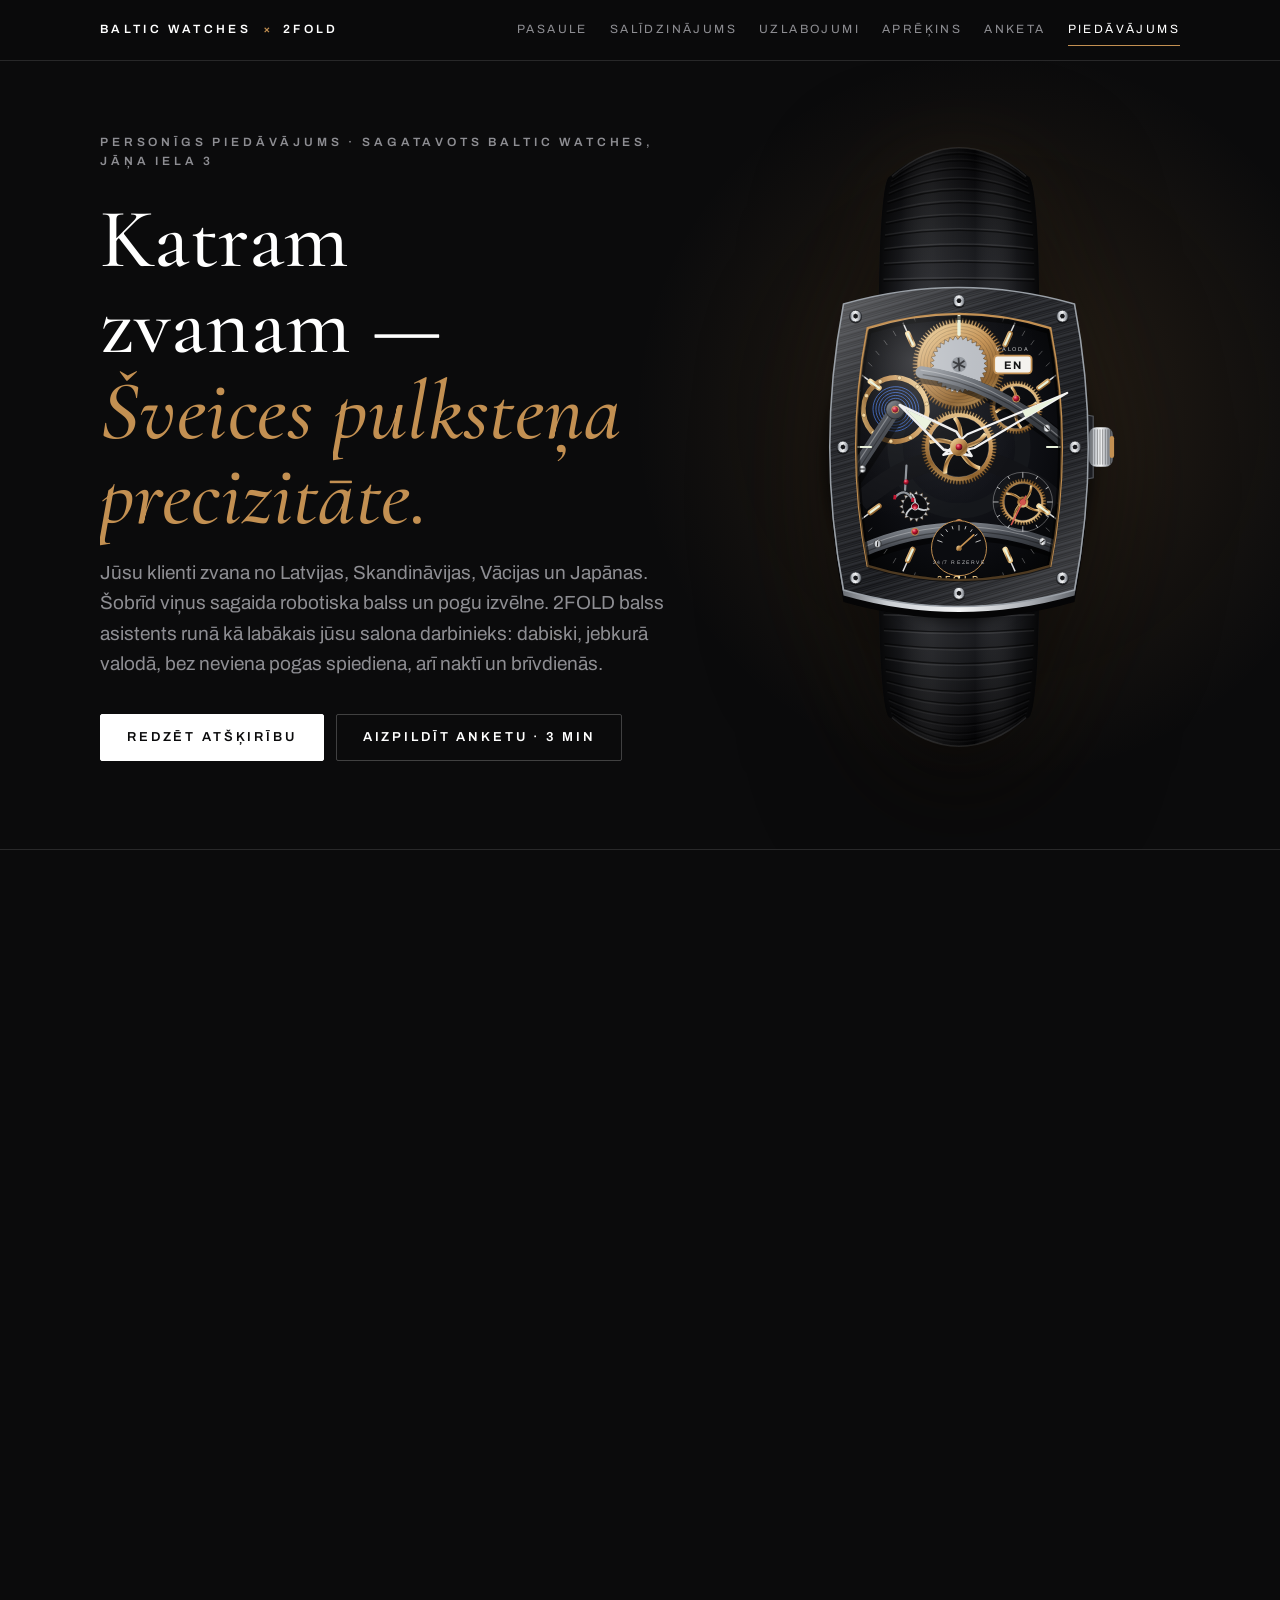
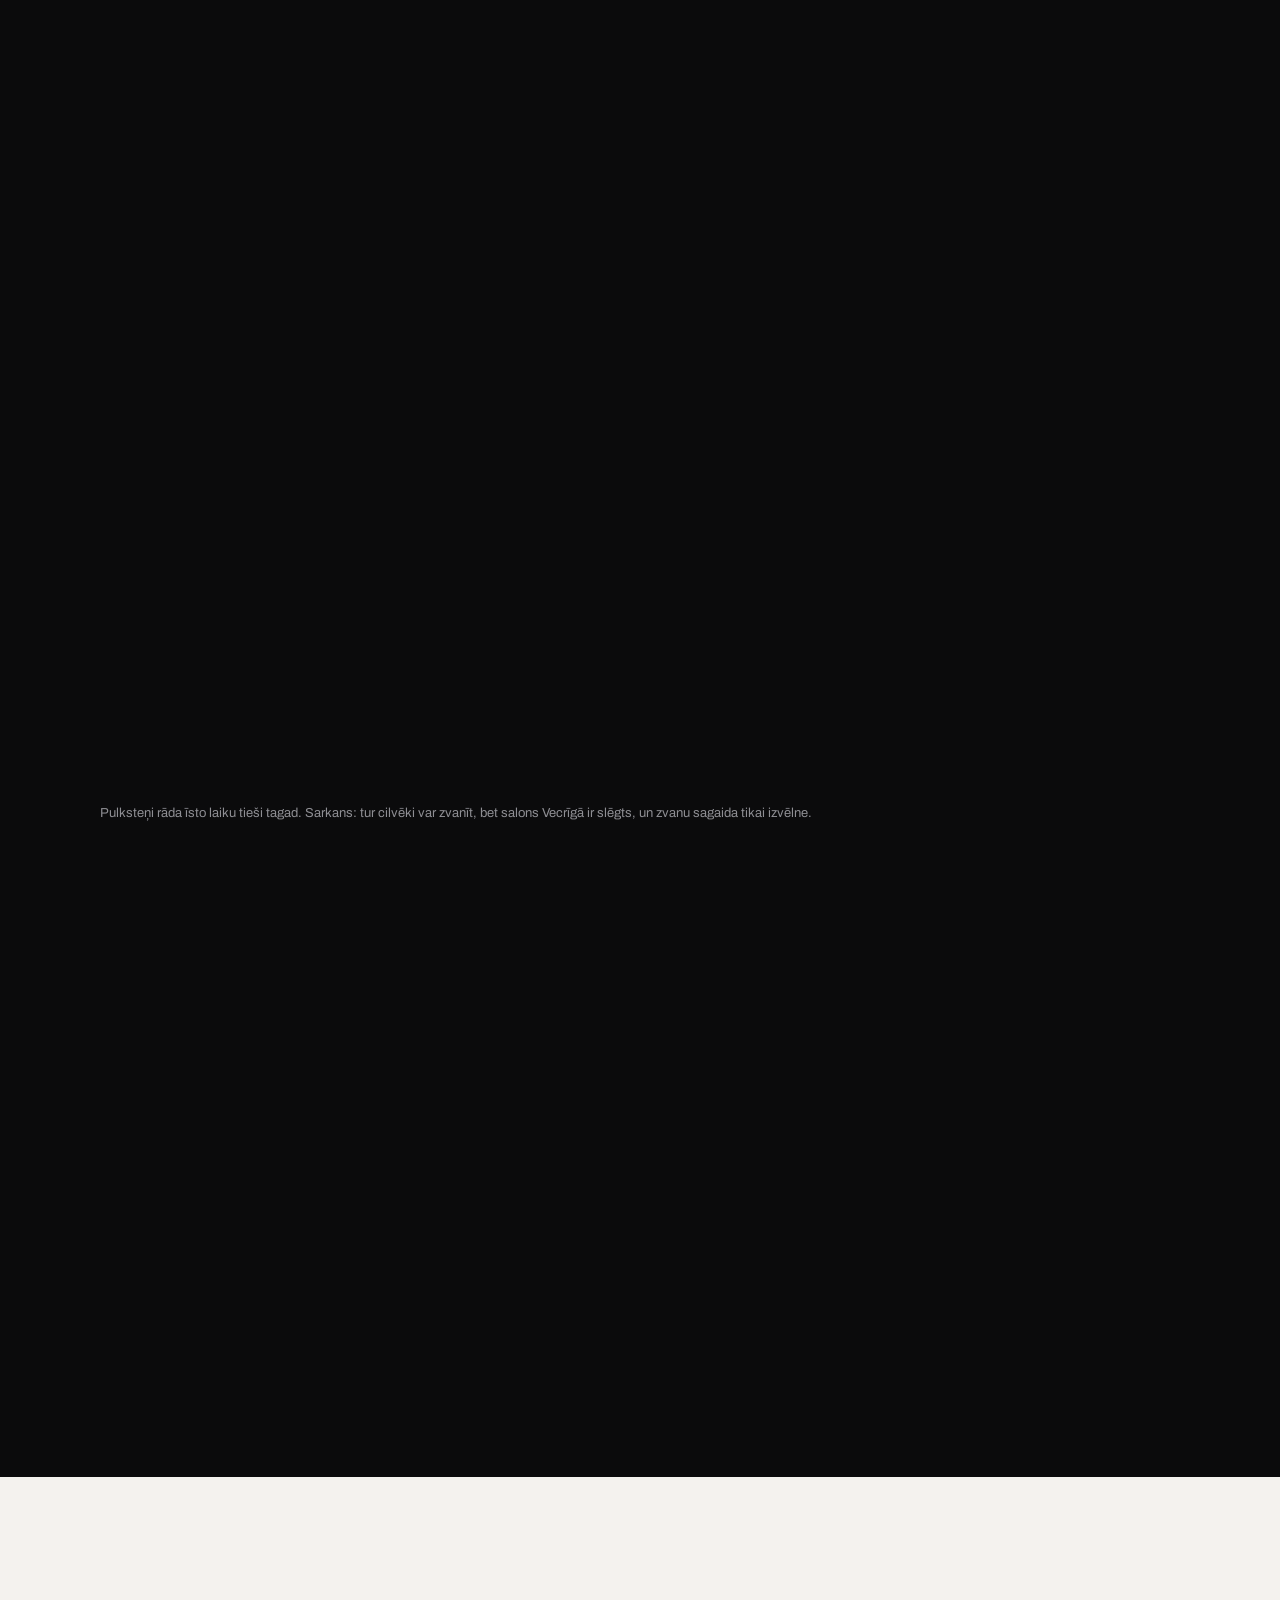
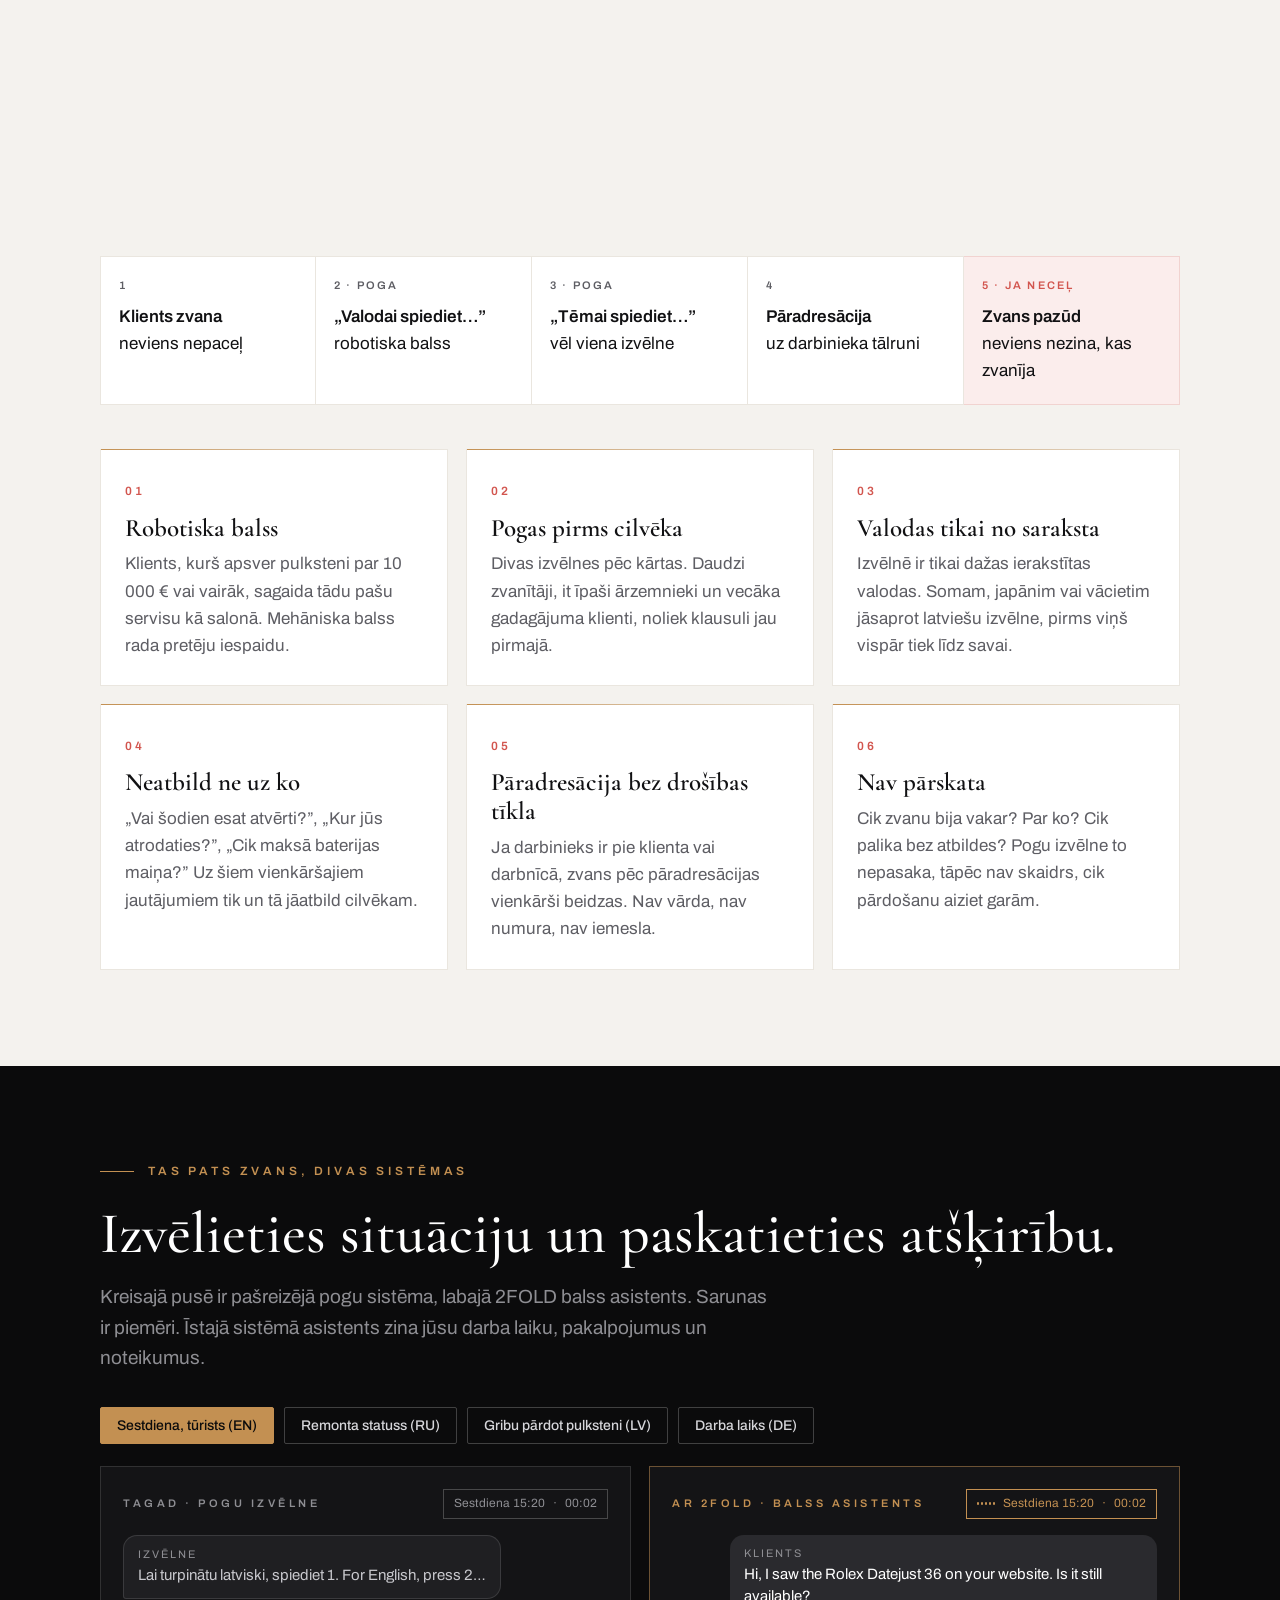
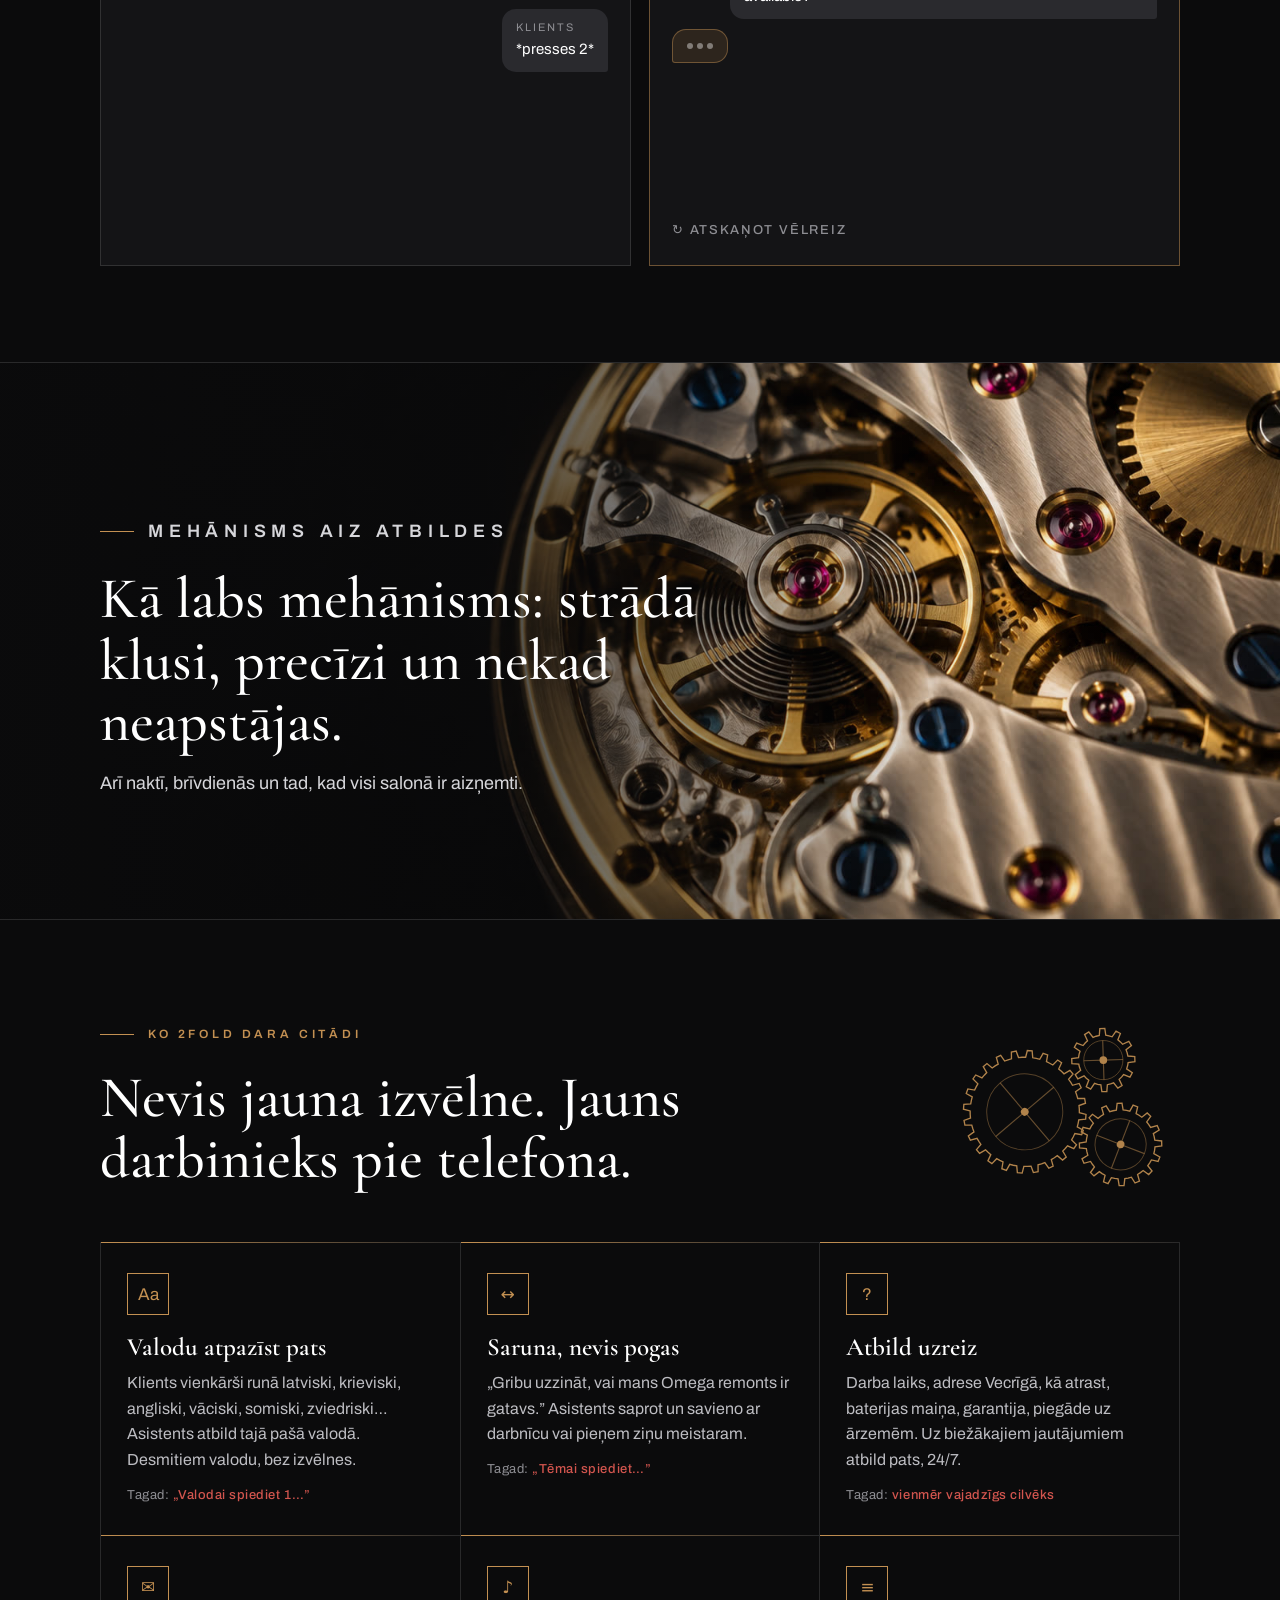
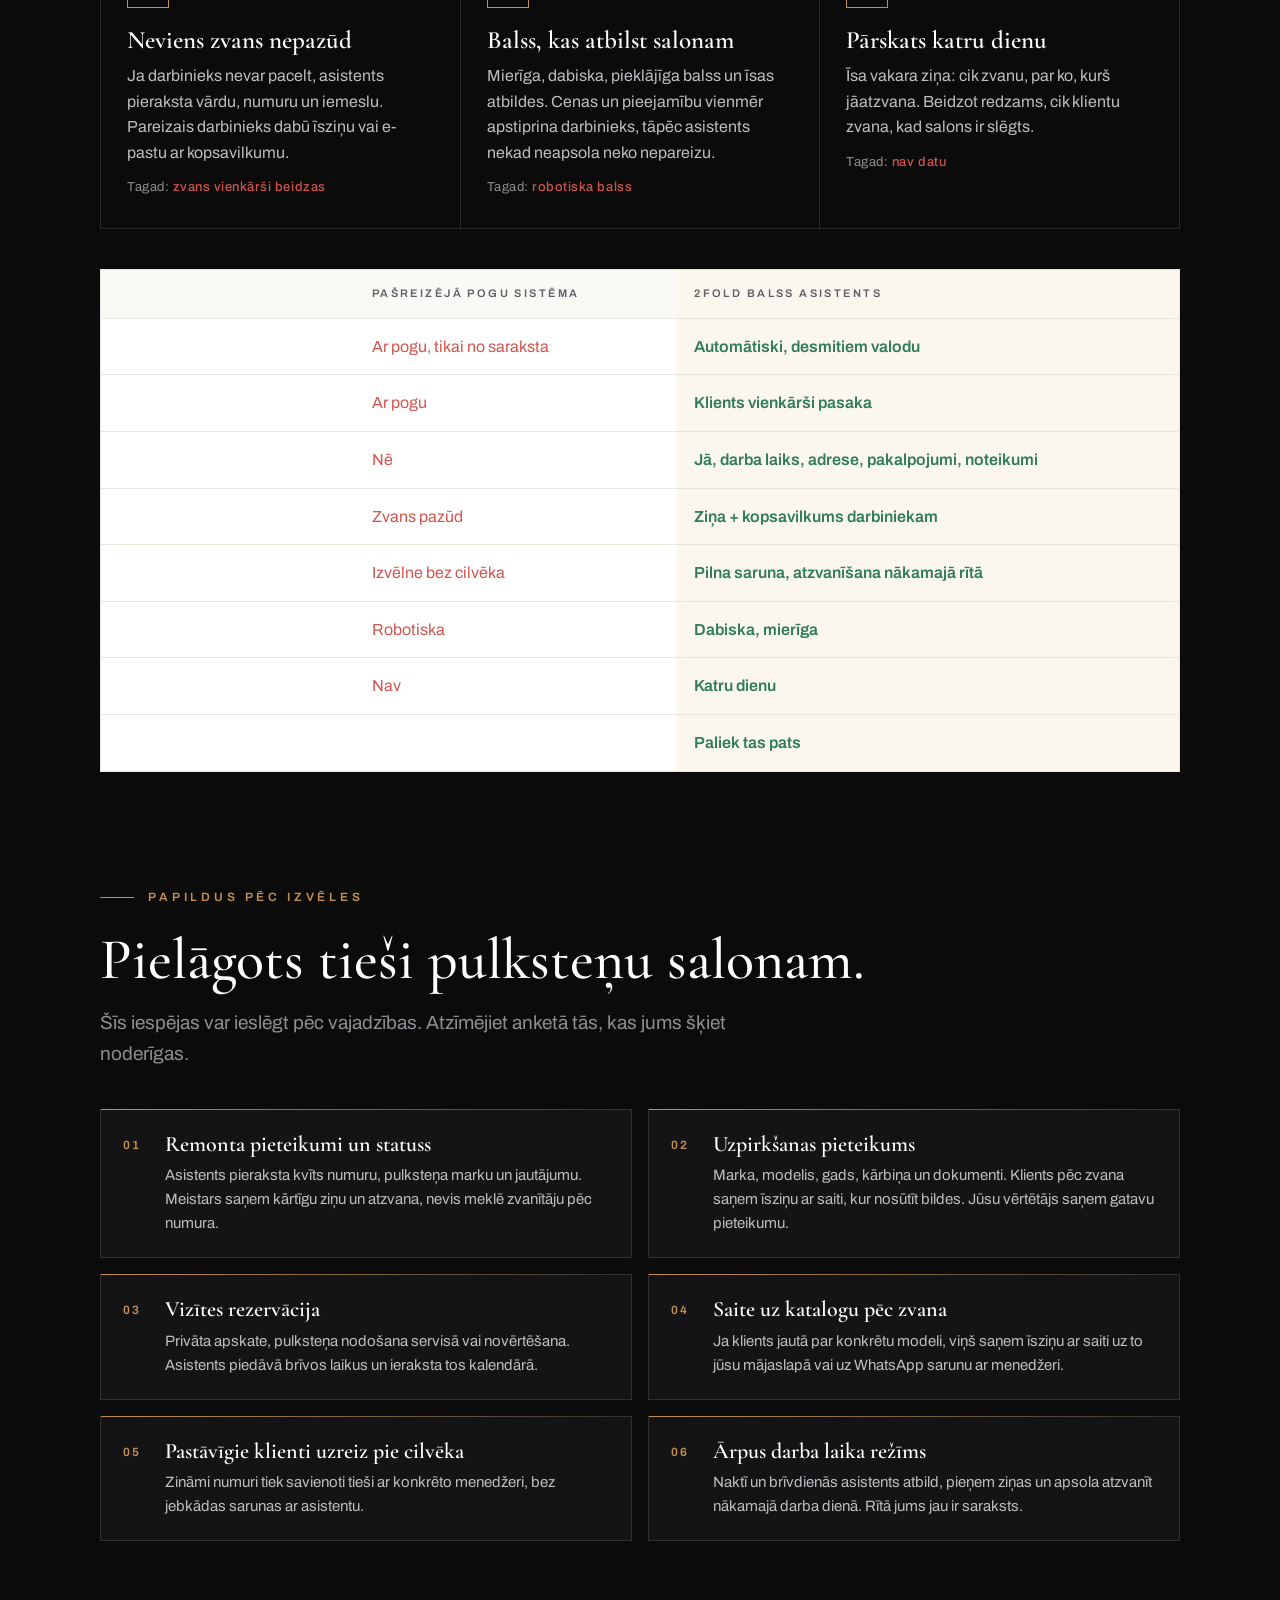
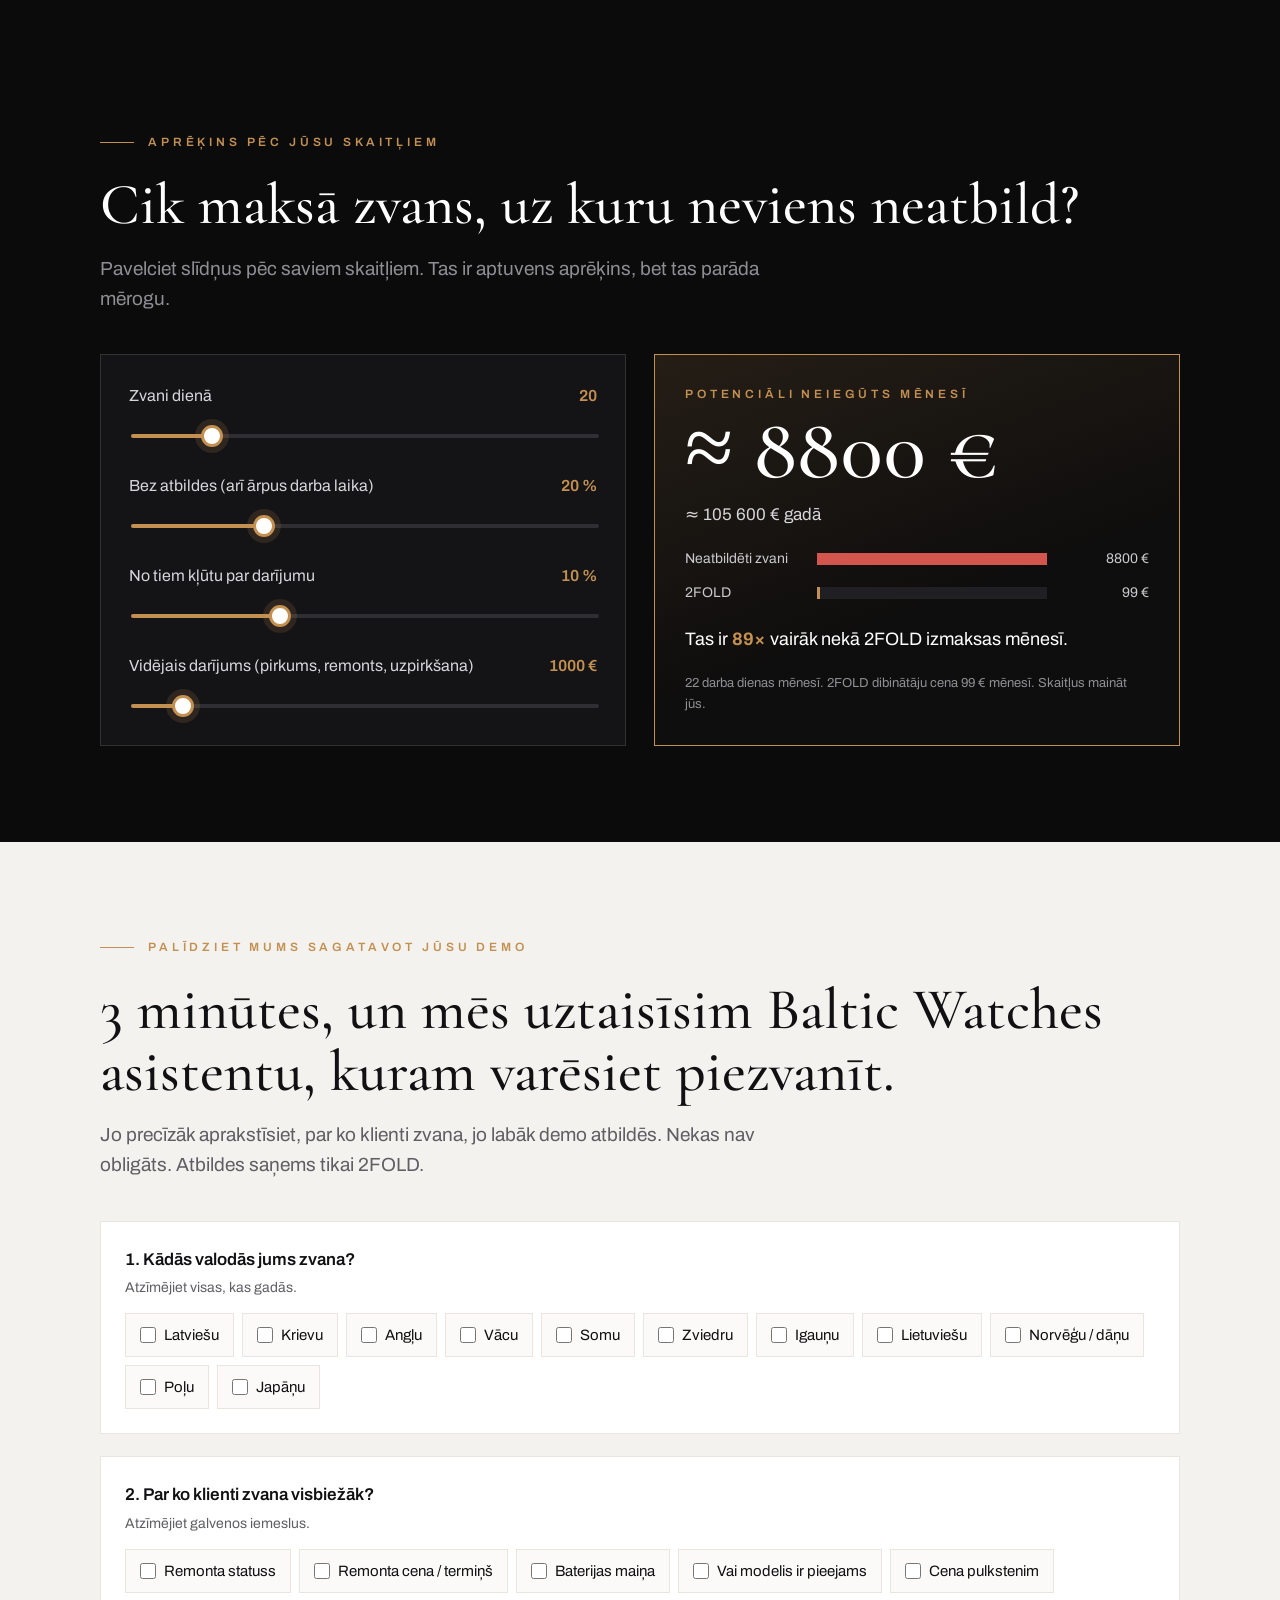
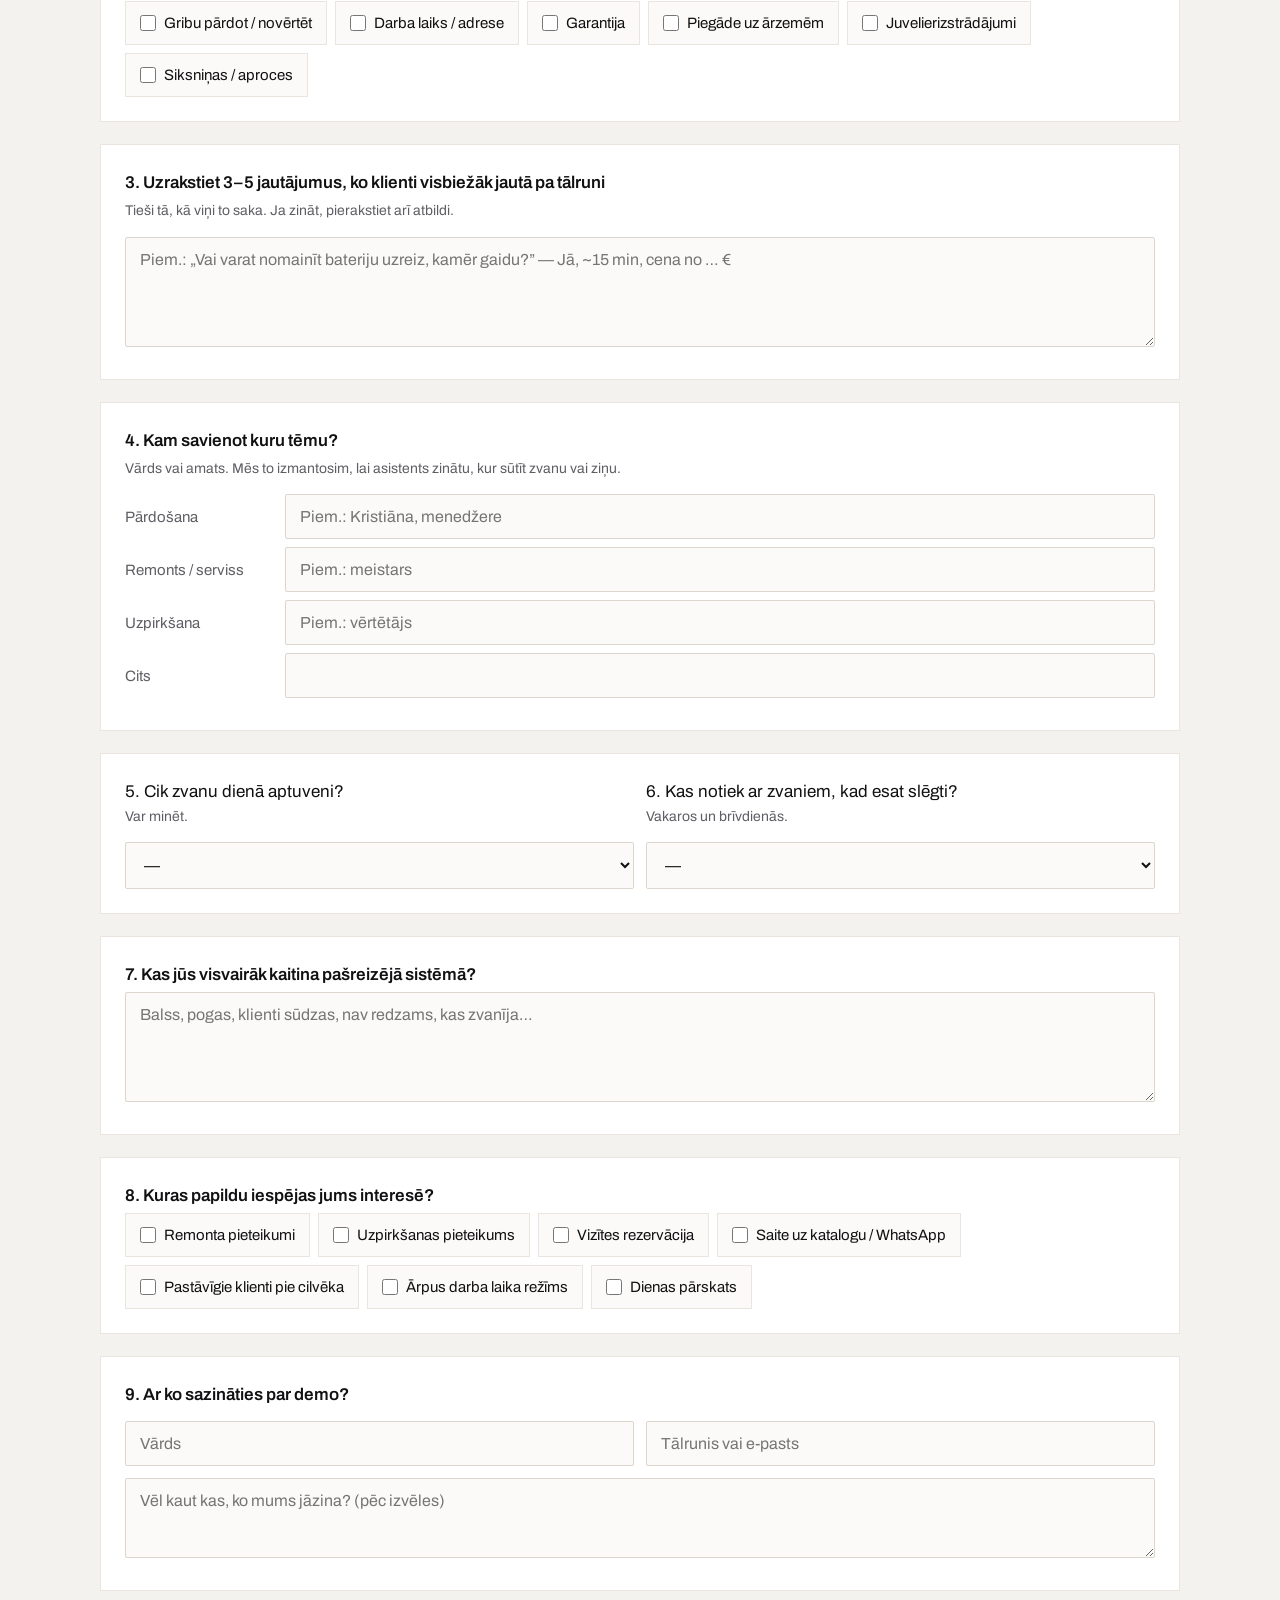
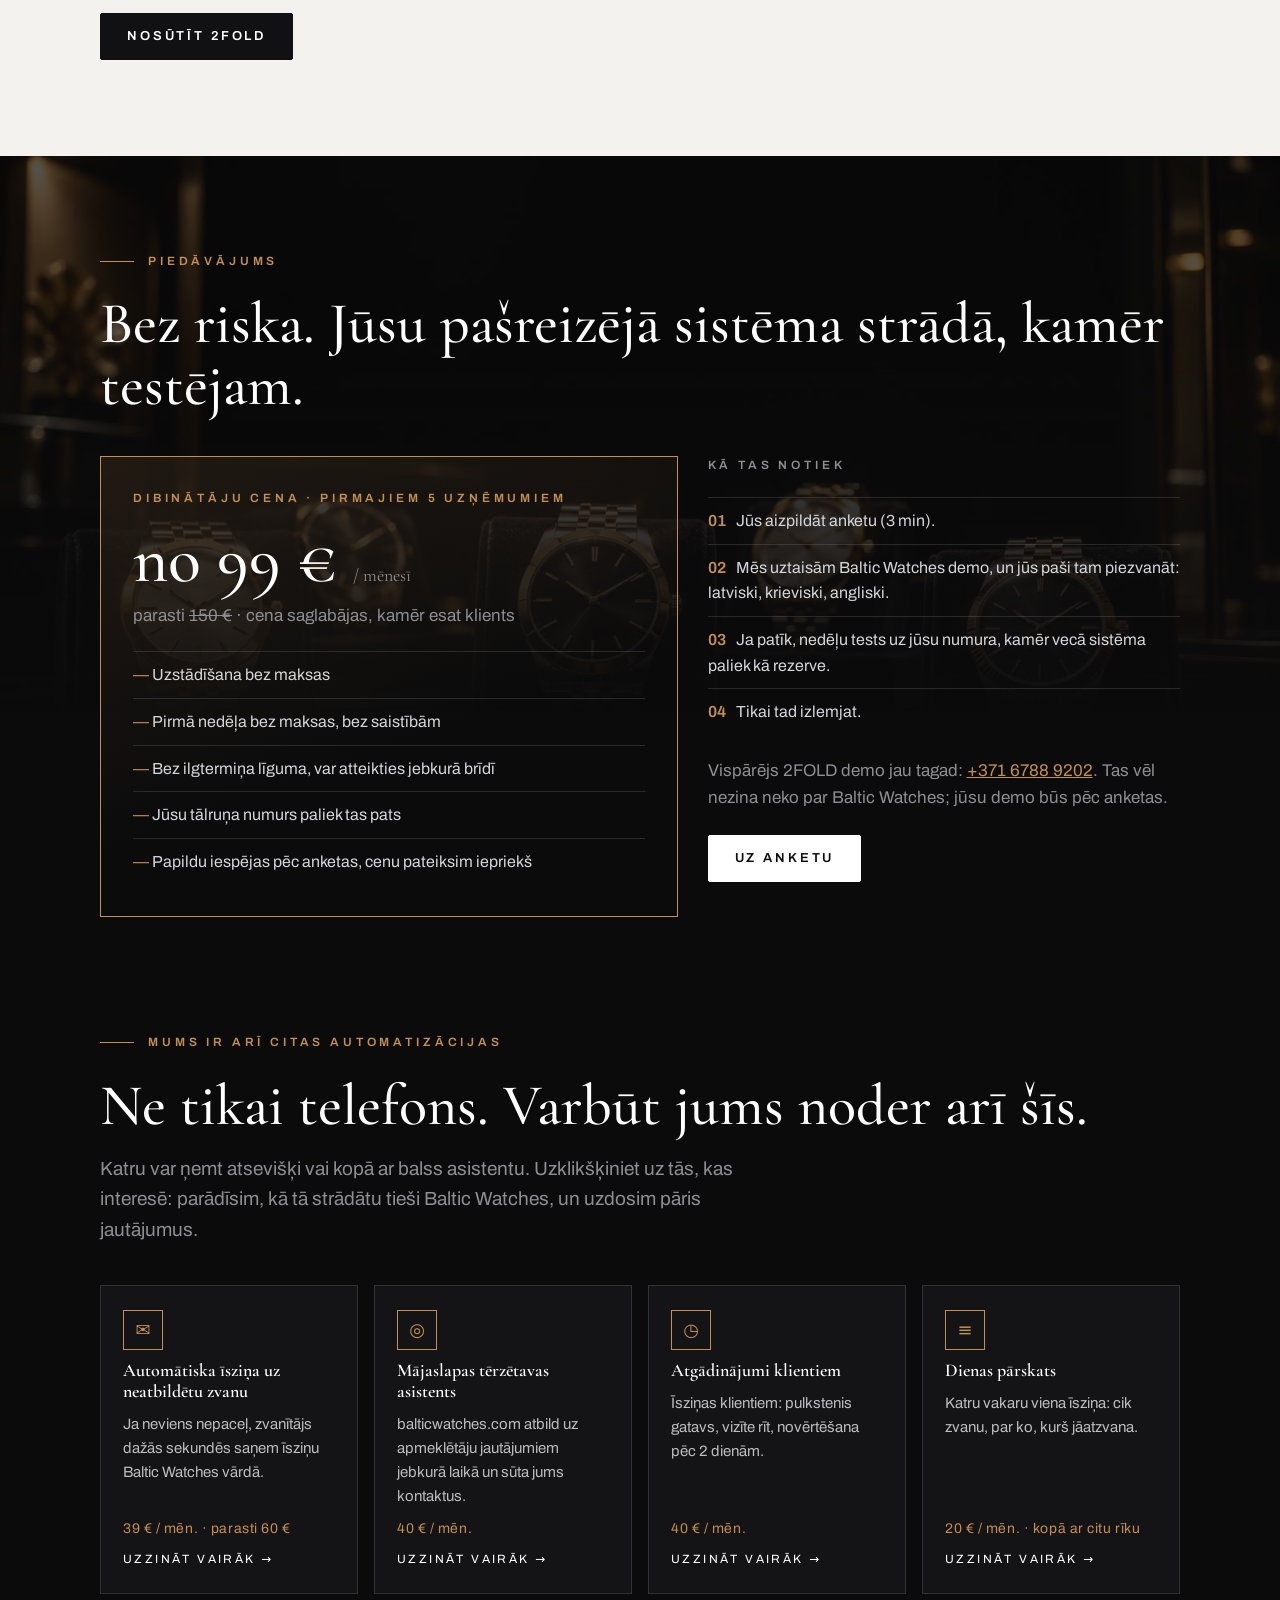
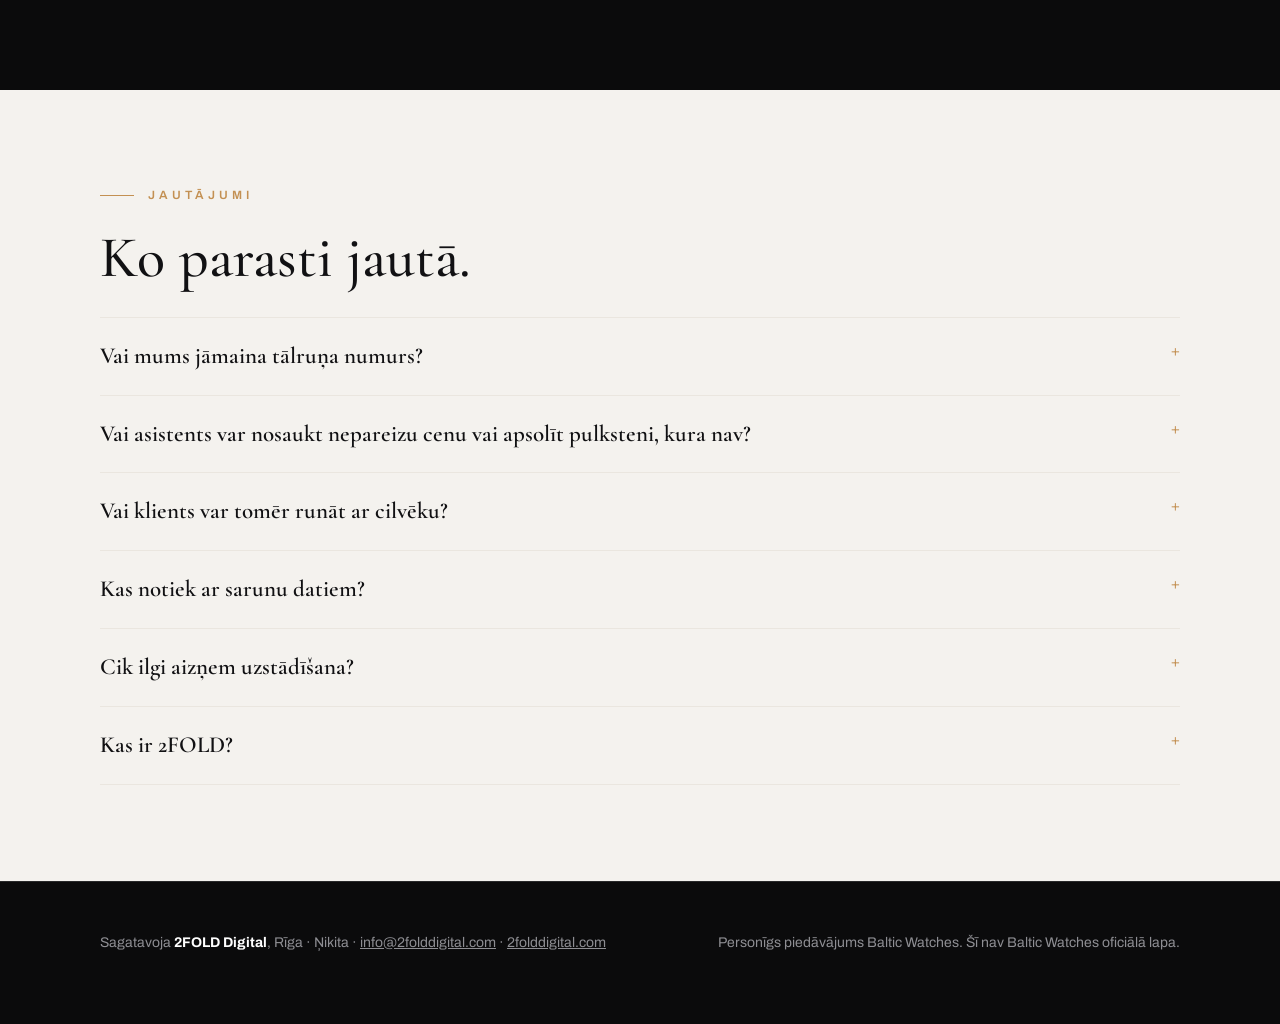
==== commit d9655186: "Add files via upload" ====
--- a/baltic-watches/index.html
+++ b/baltic-watches/index.html
@@ -10,6 +10,7 @@
 <meta name="theme-color" content="#0B0B0C">
 <link rel="icon" href="/assets/apple-touch-icon.png">
 <link rel="stylesheet" href="/assets/fonts.css">
+<link rel="stylesheet" href="fonts/fonts.css">
 <!--
   Personal proposal page for Baltic Watches (Jāņa iela 3, Vecrīga), made 19 Nov 2026.
   A 2FOLD page in a black / white / gold look that fits a watch salon; it does not use
@@ -301,6 +302,23 @@
   .mcta .btn{width:100%;justify-content:center;background:var(--gold);border-color:var(--gold);color:var(--black);box-shadow:0 12px 30px rgba(0,0,0,.5)}
   @media (max-width:760px){.mcta{display:flex}}
 
+  /* ---- elegant serif for headings and big numbers (Cormorant Garamond, self-hosted in fonts/) ---- */
+  h1,h2,h3,.stat b,.result .big,.price .big,.city .tm,.city h3{font-family:'Cormorant Garamond',Georgia,'Times New Roman',serif;letter-spacing:0}
+  h1{font-weight:500;line-height:1.02}
+  .hero h1{font-size:clamp(44px,7vw,84px)}
+  h2{font-weight:500;font-size:clamp(34px,5.4vw,58px);line-height:1.06}
+  h3{font-weight:600;font-size:24px}
+  .up h3,.prob h3{font-size:25px}
+  .opt h3,.tool h3{font-size:22px}
+  .stat b{font-size:clamp(40px,5vw,56px);font-weight:500}
+  .result .big{font-weight:500;font-size:clamp(54px,7vw,88px)}
+  .price .big{font-weight:500;font-size:68px}
+  .city h3{font-size:19px;letter-spacing:.08em;text-transform:none;font-weight:600}
+  .city .tm{font-size:34px;font-weight:500}
+  summary{font-family:'Cormorant Garamond',Georgia,serif;font-size:23px;font-weight:600}
+  .hero h1 .l2,h2 em{font-style:italic}
+  .wd{padding-right:.08em;margin-right:-.08em}
+
   /* other tools */
   .tools{display:grid;grid-template-columns:repeat(4,1fr);gap:16px;margin-top:40px}
   .tool{all:unset;box-sizing:border-box;display:flex;flex-direction:column;gap:10px;border:1px solid var(--line);background:var(--black-2);padding:24px 22px;cursor:pointer;transition:border-color .3s,transform .3s var(--ease),background .3s}
@@ -351,7 +369,7 @@
   <div class="wrap">
     <div class="reveal">
       <p class="caps for">Personīgs piedāvājums · Sagatavots Baltic Watches, Jāņa iela 3</p>
-      <h1>Katram zvanam —<span class="l2">Šveices pulksteņa precizitāte.</span></h1>
+      <h1>Katram zvanam&nbsp;—<span class="l2">Šveices pulksteņa precizitāte.</span></h1>
       <p class="lead muted">Jūsu klienti zvana no Latvijas, Skandināvijas, Vācijas un Japānas. Šobrīd viņus sagaida robotiska balss un pogu izvēlne. 2FOLD balss asistents runā kā labākais jūsu salona darbinieks: dabiski, jebkurā valodā, bez neviena pogas spiediena, arī naktī un brīvdienās.</p>
       <div class="ctas">
         <a class="btn" href="#salidzinajums">Redzēt atšķirību</a>
@@ -412,9 +430,7 @@
             <path id="glare" d="M117 172 Q200 146 283 172 Q304 280 283 388 Q200 414 117 388 Q96 280 117 172 Z" fill="url(#glareG)"/>
           </g>
         </svg>
-        <div class="loupe" id="loupe" aria-hidden="true"><svg id="loupeSvg" viewBox="0 0 400 560"><use href="#watchG"/></svg></div>
-      </div>
-      <p class="whint">Pavadiet peli pār pulksteni: meistara lupa</p>
+      </div>
     </div>
   </div>
 </header>
@@ -449,11 +465,11 @@
   <div class="wrap">
     <div class="reveal">
       <p class="caps eyebrow">Kad jums zvana pasaule · dzīvais laiks</p>
-      <h2 id="h-pas">Kad Tokijā sākas darba diena, Vecrīgā ir nakts.</h2>
+      <h2 id="h-pas">Jūsu klienti zvana arī tad, kad salons ir slēgts.</h2>
       <p class="nowline" id="nowLine" aria-live="polite"></p>
     </div>
     <div class="cities reveal" id="cities"></div>
-    <p class="fine" style="margin-top:16px">Pulksteņi rāda īsto laiku tieši tagad. Sarkans: tur ir ērts laiks zvanīt, bet jūsu salons ir slēgts.</p>
+    <p class="fine" style="margin-top:16px">Pulksteņi rāda īsto laiku tieši tagad. Sarkans: tur cilvēki var zvanīt, bet salons Vecrīgā ir slēgts, un zvanu sagaida tikai izvēlne.</p>
   </div>
 </section>
 
@@ -997,38 +1013,25 @@
   if (reduce) { frame(0); setInterval(function () { frame(0); }, 1000); } else requestAnimationFrame(frame);
   if ("IntersectionObserver" in window) new IntersectionObserver(function (es) { heroVisible = es[0].isIntersecting; }).observe(document.getElementById("watch"));
 
-  /* tilt toward the mouse, and the watchmaker's loupe on hover */
-  var wrap = document.getElementById("watchwrap"), watch = document.getElementById("watch"), loupe = document.getElementById("loupe"), lsvg = document.getElementById("loupeSvg"), glare = document.getElementById("glare");
+  /* the watch tilts gently toward the mouse (the hover loupe was removed on the owner's request, 19 Nov) */
+  var wrap = document.getElementById("watchwrap"), watch = document.getElementById("watch"), glare = document.getElementById("glare");
   var canHover = window.matchMedia && matchMedia("(hover: hover) and (pointer: fine)").matches;
   if (canHover && !reduce) {
     document.querySelector(".hero").addEventListener("mousemove", function (e) {
-      if (loupe.classList.contains("on")) return;
       var r = wrap.getBoundingClientRect(), x = (e.clientX - (r.left + r.width / 2)) / innerWidth, y = (e.clientY - (r.top + r.height / 2)) / innerHeight;
       watch.style.transform = "rotateY(" + (x * 22).toFixed(2) + "deg) rotateX(" + (-y * 18).toFixed(2) + "deg)";
       glare.setAttribute("transform", "translate(" + (-x * 60).toFixed(1) + " " + (-y * 50).toFixed(1) + ")");
     });
-    var Z = 2.6, LR = 85;
-    wrap.addEventListener("mousemove", function (e) {
-      var r = watch.getBoundingClientRect(), px = e.clientX - r.left, py = e.clientY - r.top;
-      if (px < 0 || py < 0 || px > r.width || py > r.height) { loupe.classList.remove("on"); return; }
-      watch.style.transform = "none";
-      loupe.classList.add("on");
-      var wr = wrap.getBoundingClientRect();
-      loupe.style.left = (e.clientX - wr.left - LR) + "px"; loupe.style.top = (e.clientY - wr.top - LR) + "px";
-      var sx = px / r.width * 400, sy = py / r.height * 560, half = 400 / r.width * LR / Z;
-      lsvg.setAttribute("viewBox", (sx - half) + " " + (sy - half) + " " + half * 2 + " " + half * 2);
-    });
-    wrap.addEventListener("mouseleave", function () { loupe.classList.remove("on"); });
-  } else document.querySelector(".whint").style.display = "none";
+  }
 
   /* headings: words slide up one after another when the section comes into view */
   function splitWords(node, n) {
     Array.prototype.slice.call(node.childNodes).forEach(function (c) {
       if (c.nodeType === 3) {
         var frag = document.createDocumentFragment();
-        c.textContent.split(/(\s+)/).forEach(function (w) {
+        c.textContent.split(/([ \t\n\r]+)/).forEach(function (w) {
           if (!w) return;
-          if (/^\s+$/.test(w)) { frag.appendChild(document.createTextNode(w)); return; }
+          if (/^[ \t\n\r]+$/.test(w)) { frag.appendChild(document.createTextNode(w)); return; }
           var o = document.createElement("span"), inner = document.createElement("span");
           o.className = "wd"; inner.textContent = w; inner.style.setProperty("--i", n.i++); o.appendChild(inner); frag.appendChild(o);
         });
@@ -1155,7 +1158,7 @@
   } else play(0);
 
   /* ---- live world clocks: where it is a good time to call right now, and whether the salon is open ---- */
-  var CITIES = [["Rīga", "Europe/Riga", 1, "Rīgā"], ["Stokholma", "Europe/Stockholm", 0, "Stokholmā"], ["Berlīne", "Europe/Berlin", 0, "Berlīnē"], ["Dublina", "Europe/Dublin", 0, "Dublinā"], ["Tokija", "Asia/Tokyo", 0, "Tokijā"], ["Ņujorka", "America/New_York", 0, "Ņujorkā"]];
+  var CITIES = [["Rīga", "Europe/Riga", 1, "Rīgā"], ["Stokholma", "Europe/Stockholm", 0, "Stokholmā"], ["Berlīne", "Europe/Berlin", 0, "Berlīnē"], ["Dublina", "Europe/Dublin", 0, "Dublinā"], ["Helsinki", "Europe/Helsinki", 0, "Helsinkos"],["Ņujorka", "America/New_York", 0, "Ņujorkā"]];
   var citiesEl = document.getElementById("cities"), nowLine = document.getElementById("nowLine"), cityEls = [];
   CITIES.forEach(function (c) {
     var card = document.createElement("div"); card.className = "city" + (c[2] ? " home" : "");
@@ -1181,7 +1184,7 @@
   function worldClocks() {
     var riga = tz(cityEls[0]), open = !/Sat|Sun/.test(riga.wd) && riga.h >= 11 && riga.h < 18, miss = null;
     cityEls.forEach(function (o) {
-      var t = o.c[2] ? riga : tz(o), good = t.h >= 9 && t.h < 20;
+      var t = o.c[2] ? riga : tz(o), good = t.h >= 9 && t.h < 21;
       o.hH.setAttribute("transform", "rotate(" + ((t.h % 12) * 30 + t.m * .5) + " 50 50)");
       o.hM.setAttribute("transform", "rotate(" + (t.m * 6 + t.s * .1) + " 50 50)");
       o.hS.setAttribute("transform", "rotate(" + t.s * 6 + " 50 50)");
@@ -1189,15 +1192,15 @@
       var cls = "city" + (o.c[2] ? " home" : ""), txt;
       if (o.c[2]) { txt = open ? "Salons atvērts" : "Salons slēgts"; cls += open ? " ok" : " miss"; }
       else if (!good) txt = "Tur ir nakts";
-      else if (open) { txt = "Salons atbild"; cls += " ok"; }
-      else { txt = "Neviens neceļ"; cls += " miss"; if (!miss) miss = { n: o.c[3], t: t }; }
+      else if (open) { txt = "Var zvanīt · salons atvērts"; cls += " ok"; }
+      else { txt = "Var zvanīt · salons slēgts"; cls += " miss"; if (!miss) miss = { n: o.c[3], t: t }; }
       o.card.className = cls; o.st.textContent = txt;
     });
     var rt = pad(riga.h) + ":" + pad(riga.m);
     nowLine.innerHTML = open
       ? "Šobrīd Rīgā ir <b>" + rt + "</b>, salons ir atvērts. Bet, kamēr visi ir pie klientiem vai darbnīcā, zvans tik un tā paliek bez atbildes."
       : miss
-        ? "Šobrīd Rīgā ir <b>" + rt + "</b>, un salons ir <b>slēgts</b>. Bet <b>" + miss.n + "</b> ir " + pad(miss.t.h) + ":" + pad(miss.t.m) + ": tur cilvēki tieši tagad strādā, iepērkas un zvana."
+        ? "Šobrīd Rīgā ir <b>" + rt + "</b>, un salons ir <b>slēgts</b>. Bet <b>" + miss.n + "</b> ir " + pad(miss.t.h) + ":" + pad(miss.t.m) + ": tur cilvēki vēl ir nomodā un var zvanīt. Viņus sagaidīs tikai pogu izvēlne."
         : "Šobrīd Rīgā ir <b>" + rt + "</b>, un salons ir <b>slēgts</b>. Kas zvana tagad, dzird tikai izvēlni.";
   }
   worldClocks(); setInterval(worldClocks, 1000);
--- a/baltic-watches/fonts/fonts.css
+++ b/baltic-watches/fonts/fonts.css
@@ -0,0 +1,33 @@
+/* Cormorant Garamond (SIL OFL), self-hosted for the Baltic Watches page. latin + latin-ext (Latvian letters). */
+@font-face {
+  font-family: 'Cormorant Garamond';
+  font-style: italic;
+  font-weight: 500;
+  font-display: swap;
+  src: url(cormorant-500i-latin-ext.woff2) format('woff2');
+  unicode-range: U+0100-02BA, U+02BD-02C5, U+02C7-02CC, U+02CE-02D7, U+02DD-02FF, U+0304, U+0308, U+0329, U+1D00-1DBF, U+1E00-1E9F, U+1EF2-1EFF, U+2020, U+20A0-20AB, U+20AD-20C4, U+2113, U+2C60-2C7F, U+A720-A7FF;
+}
+@font-face {
+  font-family: 'Cormorant Garamond';
+  font-style: italic;
+  font-weight: 500;
+  font-display: swap;
+  src: url(cormorant-500i-latin.woff2) format('woff2');
+  unicode-range: U+0000-00FF, U+0131, U+0152-0153, U+02BB-02BC, U+02C6, U+02DA, U+02DC, U+0304, U+0308, U+0329, U+2000-206F, U+20AC, U+2122, U+2191, U+2193, U+2212, U+2215, U+FEFF, U+FFFD;
+}
+@font-face {
+  font-family: 'Cormorant Garamond';
+  font-style: normal;
+  font-weight: 400 700;
+  font-display: swap;
+  src: url(cormorant-500-latin-ext.woff2) format('woff2');
+  unicode-range: U+0100-02BA, U+02BD-02C5, U+02C7-02CC, U+02CE-02D7, U+02DD-02FF, U+0304, U+0308, U+0329, U+1D00-1DBF, U+1E00-1E9F, U+1EF2-1EFF, U+2020, U+20A0-20AB, U+20AD-20C4, U+2113, U+2C60-2C7F, U+A720-A7FF;
+}
+@font-face {
+  font-family: 'Cormorant Garamond';
+  font-style: normal;
+  font-weight: 400 700;
+  font-display: swap;
+  src: url(cormorant-500-latin.woff2) format('woff2');
+  unicode-range: U+0000-00FF, U+0131, U+0152-0153, U+02BB-02BC, U+02C6, U+02DA, U+02DC, U+0304, U+0308, U+0329, U+2000-206F, U+20AC, U+2122, U+2191, U+2193, U+2212, U+2215, U+FEFF, U+FFFD;
+}
